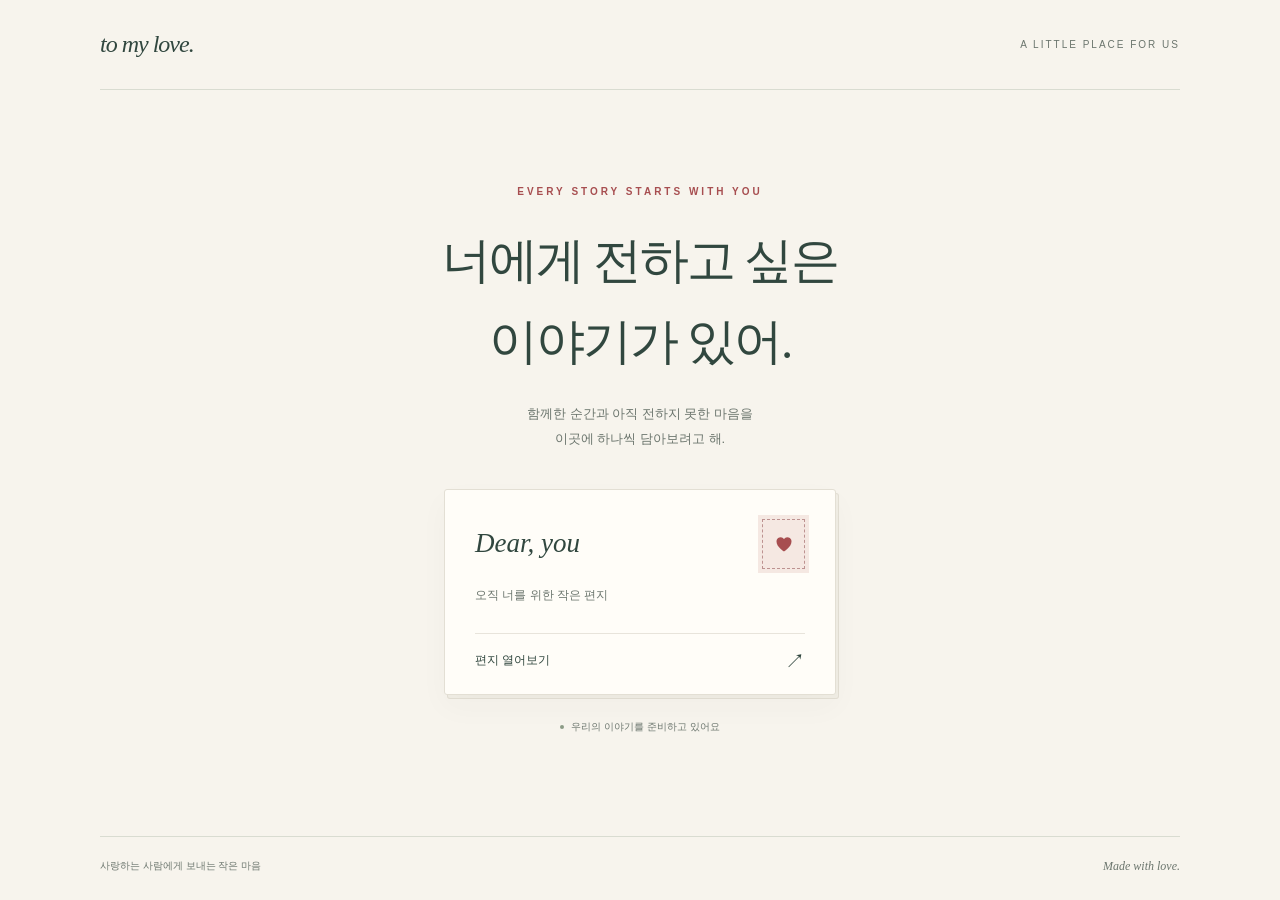
==== index.html @ 077e6d22 "Add temporary love letter landing page" ====
<!doctype html>
<html lang="ko">
  <head>
    <meta charset="utf-8" />
    <meta name="viewport" content="width=device-width, initial-scale=1" />
    <meta name="theme-color" content="#f7f4ed" />
    <meta name="description" content="사랑하는 너에게, 천천히 써 내려가는 우리의 이야기." />
    <meta name="robots" content="noindex, nofollow" />
    <title>To my love — 너에게 보내는 작은 마음</title>
    <style>
      :root {
        color-scheme: light;
        --paper: #f7f4ed;
        --ink: #31473f;
        --muted: #6b756d;
        --line: #d9dcd1;
        --rose: #a74e50;
      }

      * { box-sizing: border-box; }
      body {
        margin: 0;
        min-width: 280px;
        min-height: 100svh;
        background: var(--paper);
        color: var(--ink);
        font-family: "Malgun Gothic", "Apple SD Gothic Neo", sans-serif;
        -webkit-font-smoothing: antialiased;
      }
      .page {
        width: min(1080px, calc(100% - 64px));
        min-height: 100svh;
        margin: auto;
        display: flex;
        flex-direction: column;
      }
      header {
        display: flex;
        justify-content: space-between;
        align-items: center;
        padding: 31px 0;
        border-bottom: 1px solid var(--line);
      }
      .wordmark {
        font-family: Georgia, "Times New Roman", serif;
        font-size: 24px;
        font-style: italic;
        letter-spacing: -1px;
      }
      .edition {
        color: var(--muted);
        font-size: 10px;
        letter-spacing: 2px;
        text-transform: uppercase;
      }
      main {
        flex: 1;
        display: flex;
        flex-direction: column;
        align-items: center;
        justify-content: center;
        text-align: center;
        padding: 64px 0 70px;
      }
      .eyebrow {
        margin: 0 0 24px;
        color: var(--rose);
        font-size: 10px;
        font-weight: 600;
        letter-spacing: 3px;
      }
      h1 {
        margin: 0;
        font-family: "Batang", "AppleMyungjo", "Noto Serif CJK KR", serif;
        font-size: clamp(30px, 4.3vw, 49px);
        font-weight: 400;
        line-height: 1.65;
        letter-spacing: -2px;
        word-break: keep-all;
      }
      .intro {
        margin: 19px 0 37px;
        color: var(--muted);
        font-size: 13px;
        line-height: 1.9;
        word-break: keep-all;
      }
      .letter {
        width: min(100%, 392px);
        background: #fffdf8;
        border: 1px solid #e3dfd4;
        border-radius: 3px;
        box-shadow: 0 12px 30px #31473f08, 3px 4px 0 -1px #f1eee5, 3px 4px 0 0 #e3dfd4;
        text-align: left;
        transition: box-shadow 180ms ease;
      }
      .letter:hover { box-shadow: 0 14px 34px #31473f12, 3px 4px 0 -1px #f1eee5, 3px 4px 0 0 #e3dfd4; }
      summary {
        display: block;
        list-style: none;
        padding: 29px 30px 23px;
        cursor: pointer;
        border-radius: 3px;
      }
      summary::-webkit-details-marker { display: none; }
      summary:focus-visible { outline: 2px solid var(--rose); outline-offset: 5px; }
      .envelope-top { display: flex; align-items: center; justify-content: space-between; }
      .recipient { font-family: Georgia, serif; font-size: 27px; font-style: italic; }
      .stamp {
        width: 43px;
        height: 50px;
        display: grid;
        place-items: center;
        color: var(--rose);
        background: #f5e8e2;
        border: 1px dashed #bd9290;
        outline: 4px solid #f5e8e2;
      }
      .stamp svg { width: 20px; height: 20px; }
      .letter-caption { display: block; margin-top: 18px; color: var(--muted); font-size: 12px; }
      .letter-action {
        display: flex;
        align-items: center;
        justify-content: space-between;
        margin-top: 29px;
        padding-top: 17px;
        border-top: 1px solid #e8e4db;
        font-size: 12px;
      }
      .arrow { font-size: 20px; line-height: 1; transition: transform 180ms ease; }
      details[open] .arrow { transform: rotate(90deg); }
      .when-open { display: none; }
      details[open] .when-open { display: inline; }
      details[open] .when-closed { display: none; }
      .note { padding: 0 30px 27px; }
      .note p { margin: 0; font-size: 13px; line-height: 2.1; word-break: keep-all; }
      .note .signature { margin-top: 15px; color: var(--rose); font-family: Georgia, serif; font-style: italic; }
      .waiting { display: flex; align-items: center; gap: 7px; margin: 25px 0 0; font-size: 10px; color: var(--muted); }
      .dot { width: 4px; height: 4px; border-radius: 50%; background: #8c9b86; }
      footer {
        display: flex;
        justify-content: space-between;
        gap: 16px;
        padding: 22px 0 26px;
        border-top: 1px solid var(--line);
        color: var(--muted);
        font-size: 10px;
      }
      footer span:last-child { font-family: Georgia, serif; font-style: italic; font-size: 12px; }
      @media (max-width: 540px) {
        .page { width: calc(100% - 40px); }
        header { padding: 24px 0; }
        .wordmark { font-size: 23px; }
        .edition { font-size: 8px; letter-spacing: 1.4px; }
        main { padding: 46px 0 50px; }
        .eyebrow { font-size: 9px; margin-bottom: 23px; }
        h1 { font-size: clamp(27px, 7.8vw, 36px); letter-spacing: -1.3px; }
        .intro { font-size: 12px; margin-bottom: 30px; }
        summary { padding: 26px 24px 21px; }
        .note { padding: 0 24px 25px; }
        footer { font-size: 9px; }
      }
      @media (prefers-reduced-motion: reduce) {
        *, *::before, *::after { transition: none !important; }
      }
    </style>
  </head>
  <body>
    <div class="page">
      <header>
        <span class="wordmark" lang="en">to my love.</span>
        <span class="edition" lang="en">A little place for us</span>
      </header>
      <main>
        <p class="eyebrow" lang="en">EVERY STORY STARTS WITH YOU</p>
        <h1>너에게 전하고 싶은<br />이야기가 있어.</h1>
        <p class="intro">함께한 순간과 아직 전하지 못한 마음을<br />이곳에 하나씩 담아보려고 해.</p>
        <details class="letter">
          <summary>
            <span class="envelope-top">
              <span class="recipient" lang="en">Dear, you</span>
              <span class="stamp" aria-hidden="true">
                <svg viewBox="0 0 24 24" fill="currentColor"><path d="M12 21s-9-5.4-9-12a5 5 0 0 1 9-3 5 5 0 0 1 9 3c0 6.6-9 12-9 12Z" /></svg>
              </span>
            </span>
            <span class="letter-caption">오직 너를 위한 작은 편지</span>
            <span class="letter-action">
              <span class="when-closed">편지 열어보기</span>
              <span class="when-open">편지 접어두기</span>
              <span class="arrow" aria-hidden="true">↗</span>
            </span>
          </summary>
          <div class="note">
            <p>조금만 기다려줘.<br />우리의 이야기를 천천히 준비하고 있어.<br />이 작은 공간이 너에게 따뜻한 선물이 되기를.</p>
            <p class="signature" lang="en">With love, always.</p>
          </div>
        </details>
        <p class="waiting"><span class="dot" aria-hidden="true"></span>우리의 이야기를 준비하고 있어요</p>
      </main>
      <footer>
        <span>사랑하는 사람에게 보내는 작은 마음</span>
        <span lang="en">Made with love.</span>
      </footer>
    </div>
  </body>
</html>
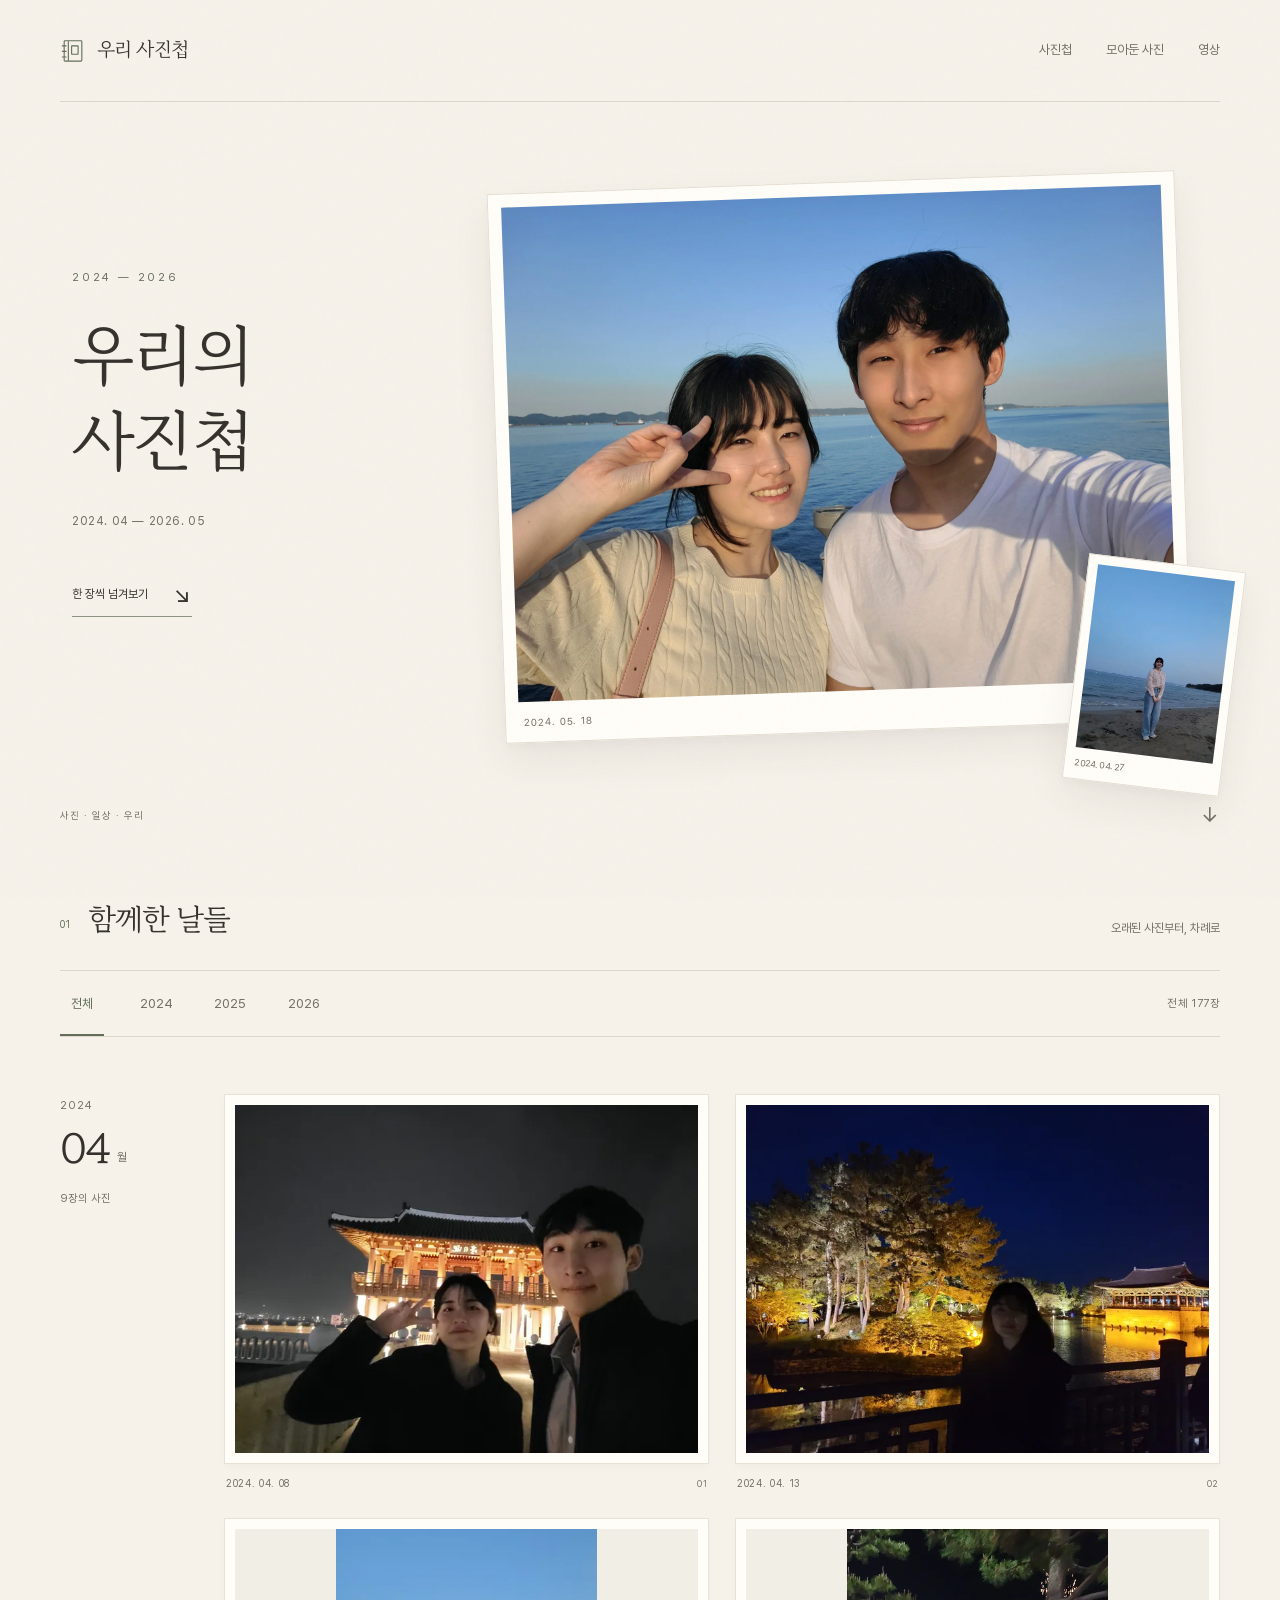
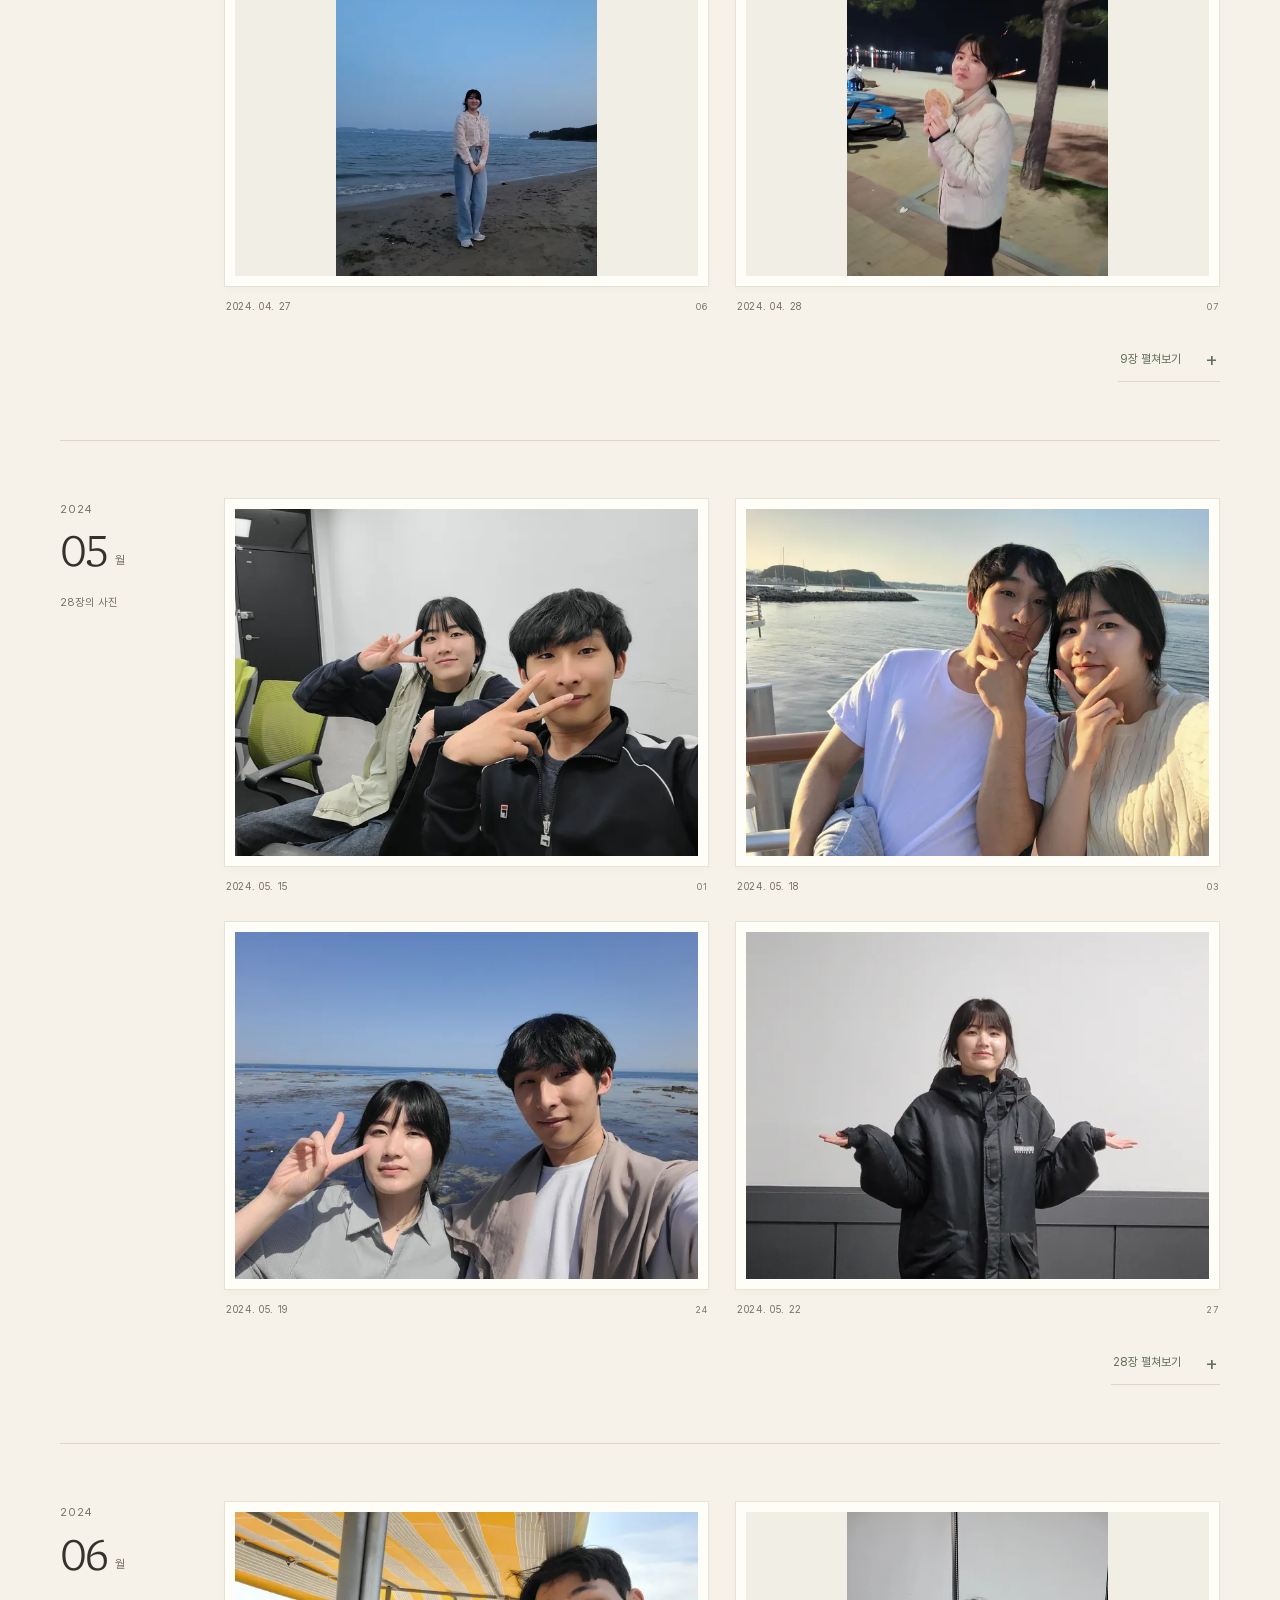
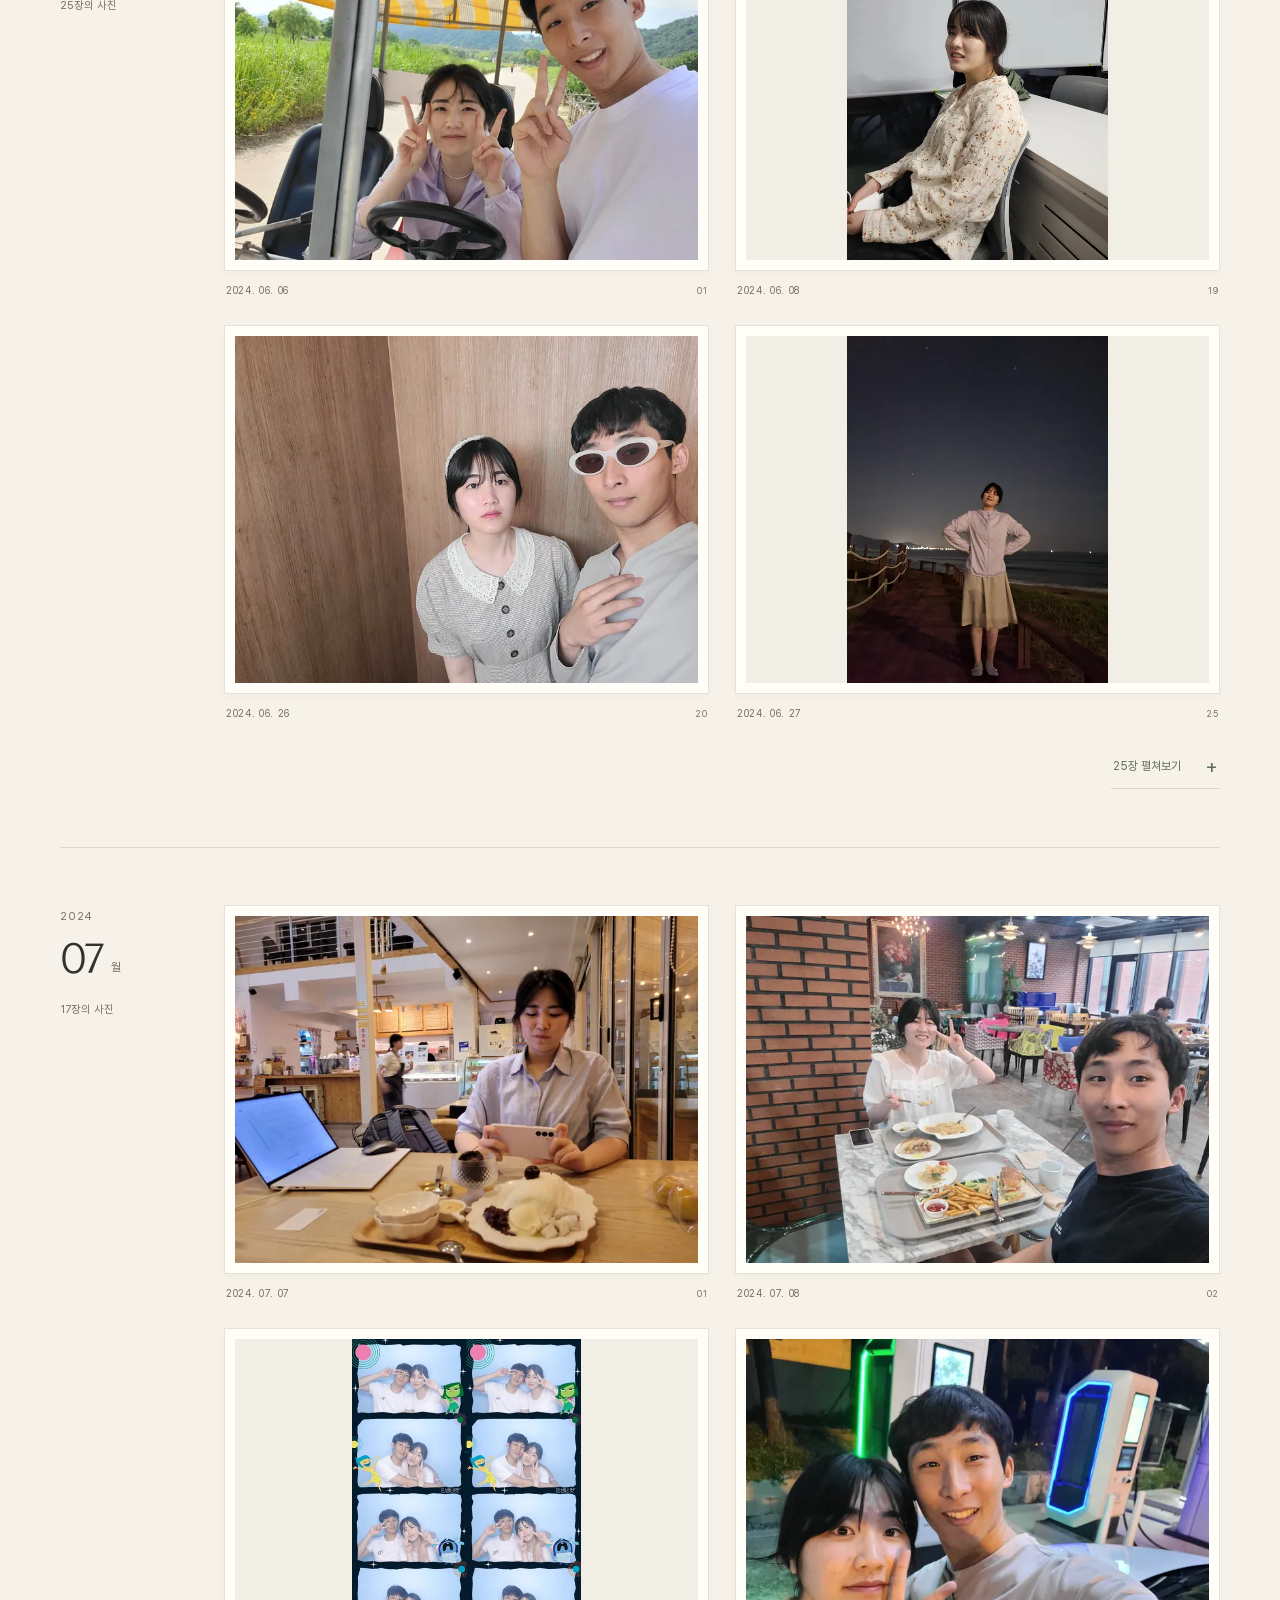
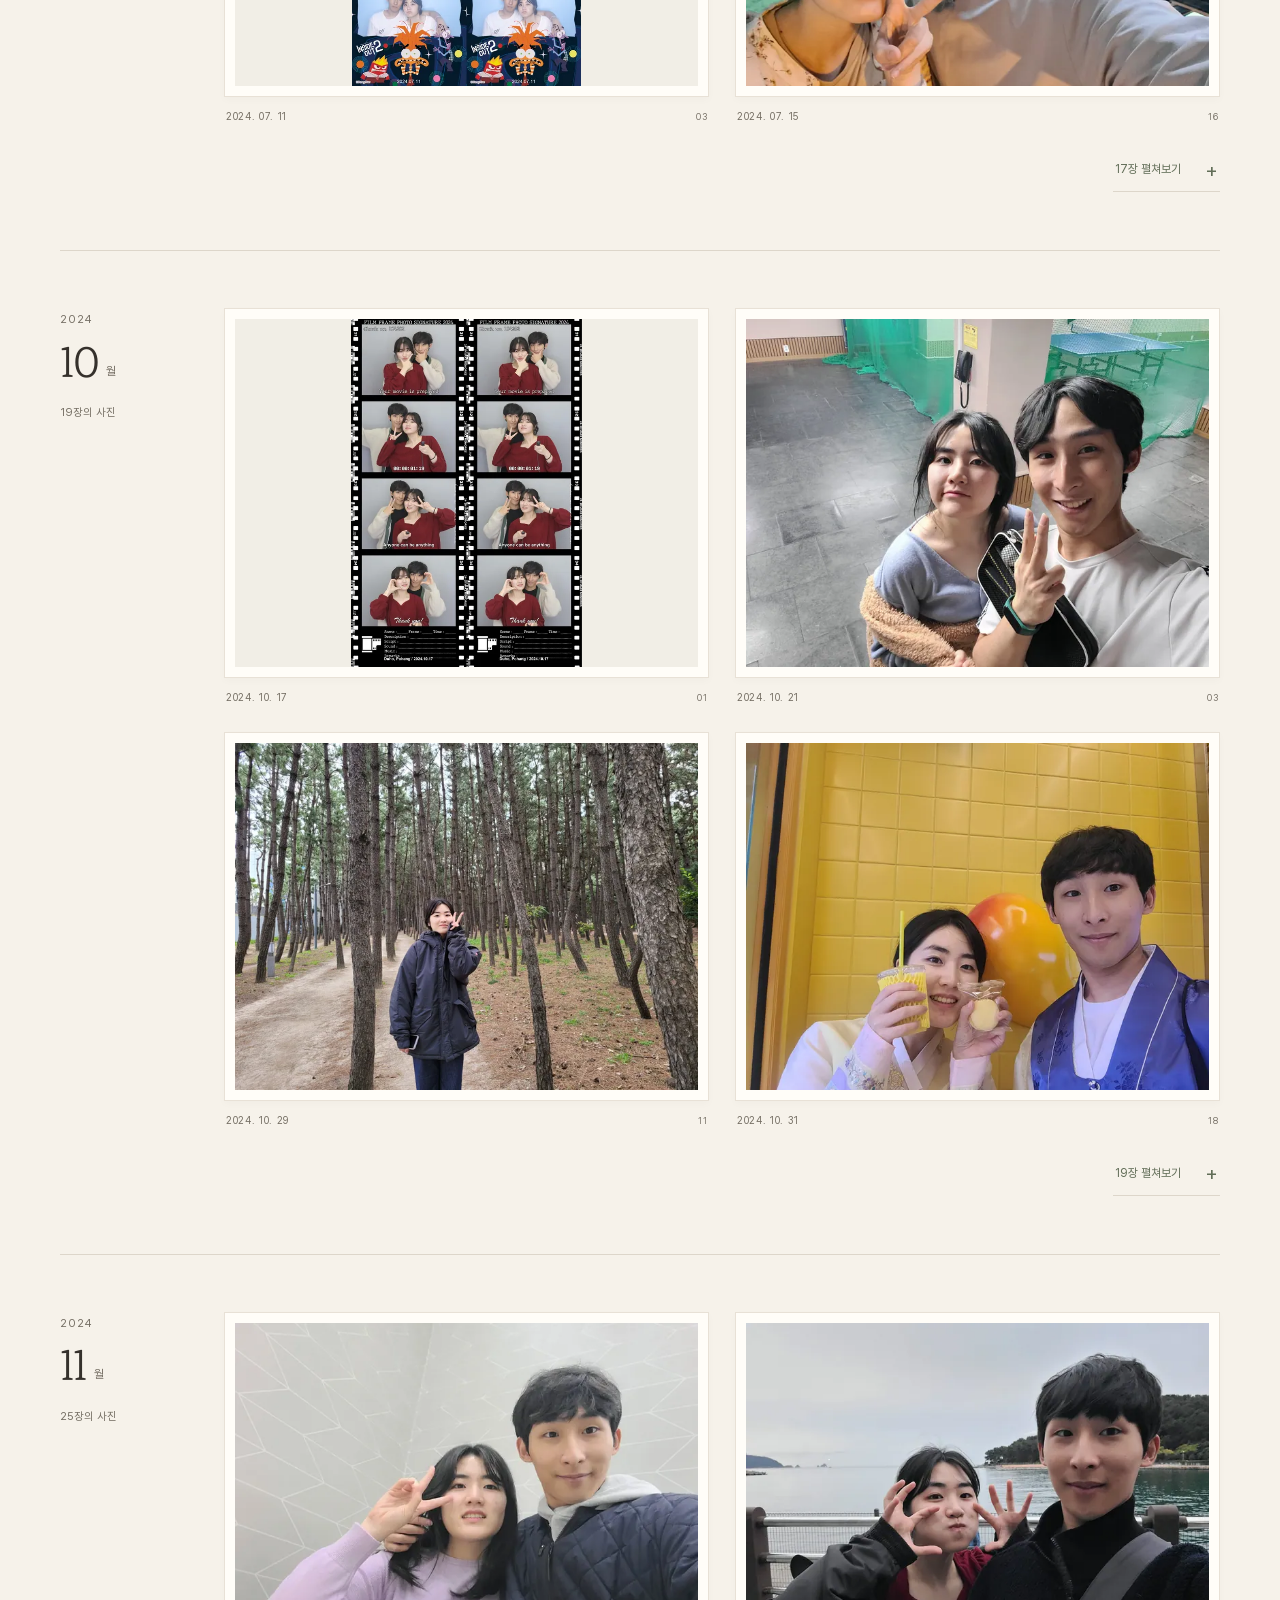
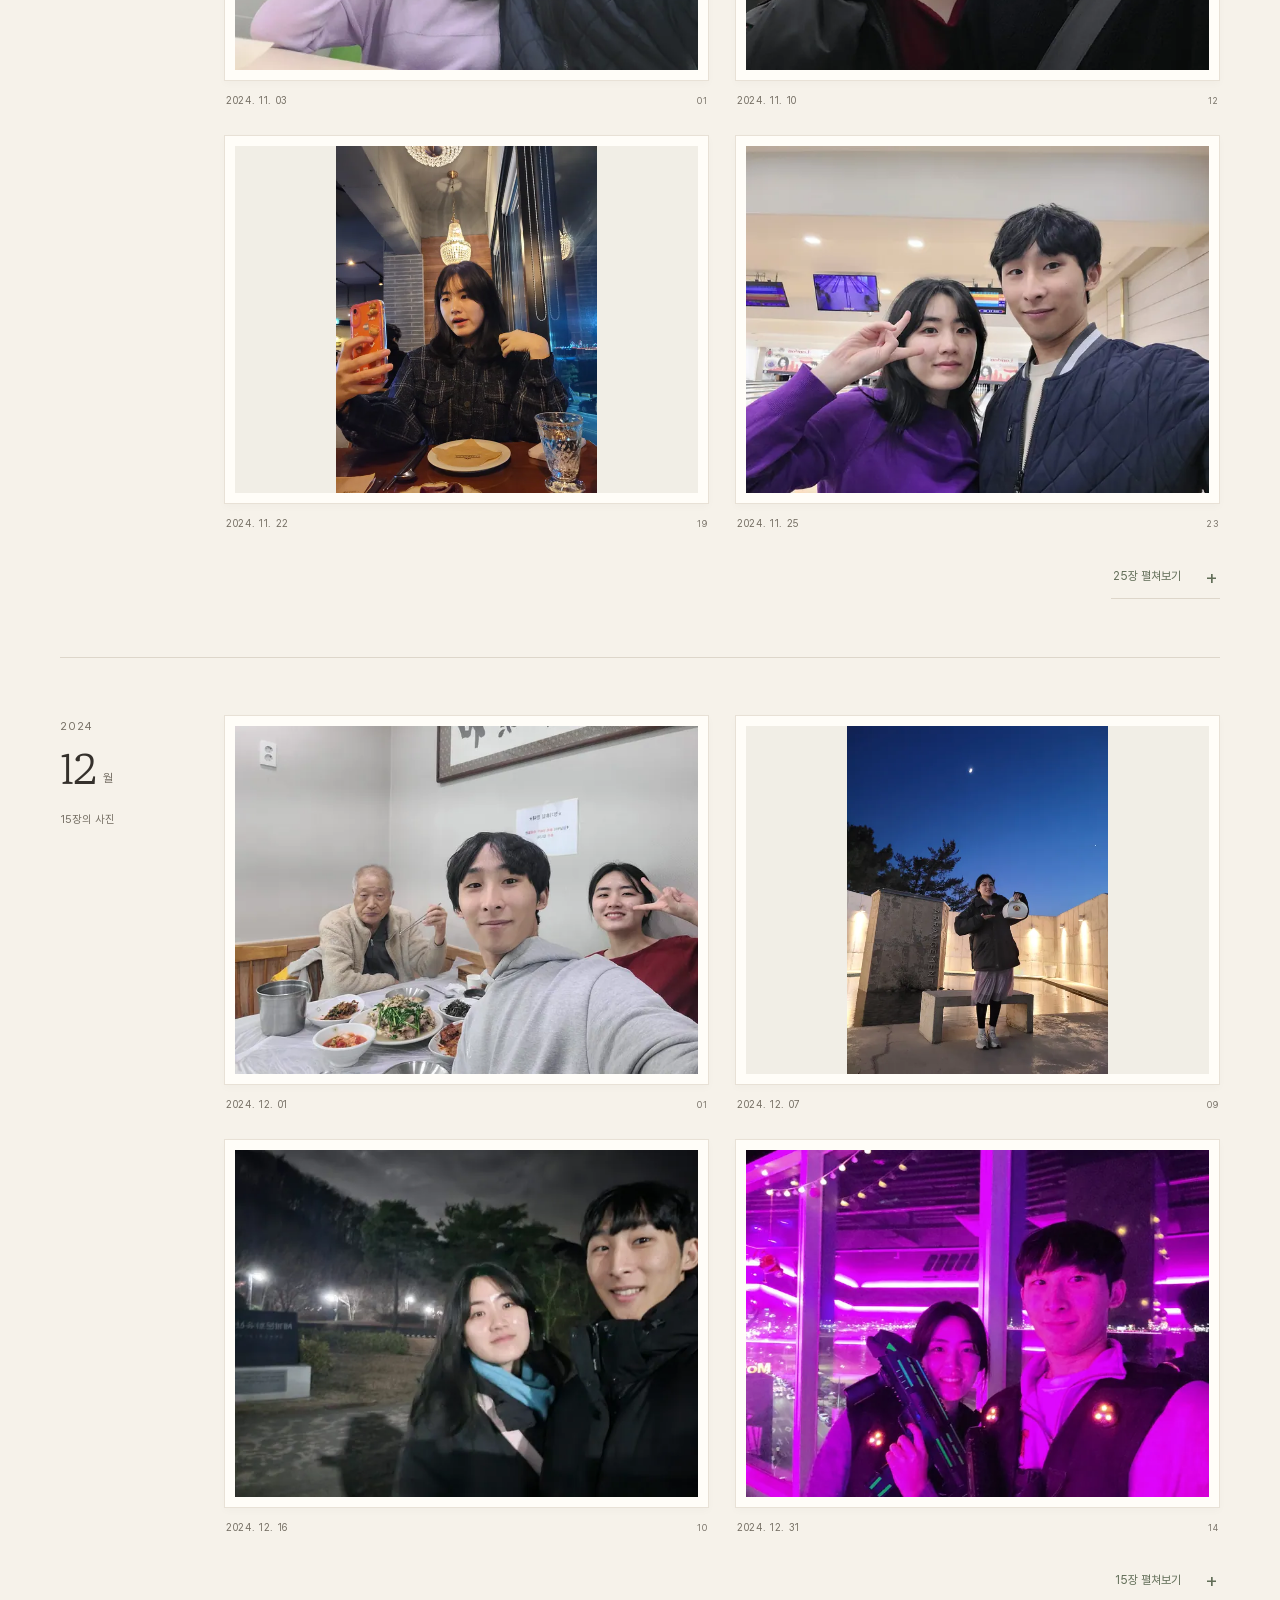
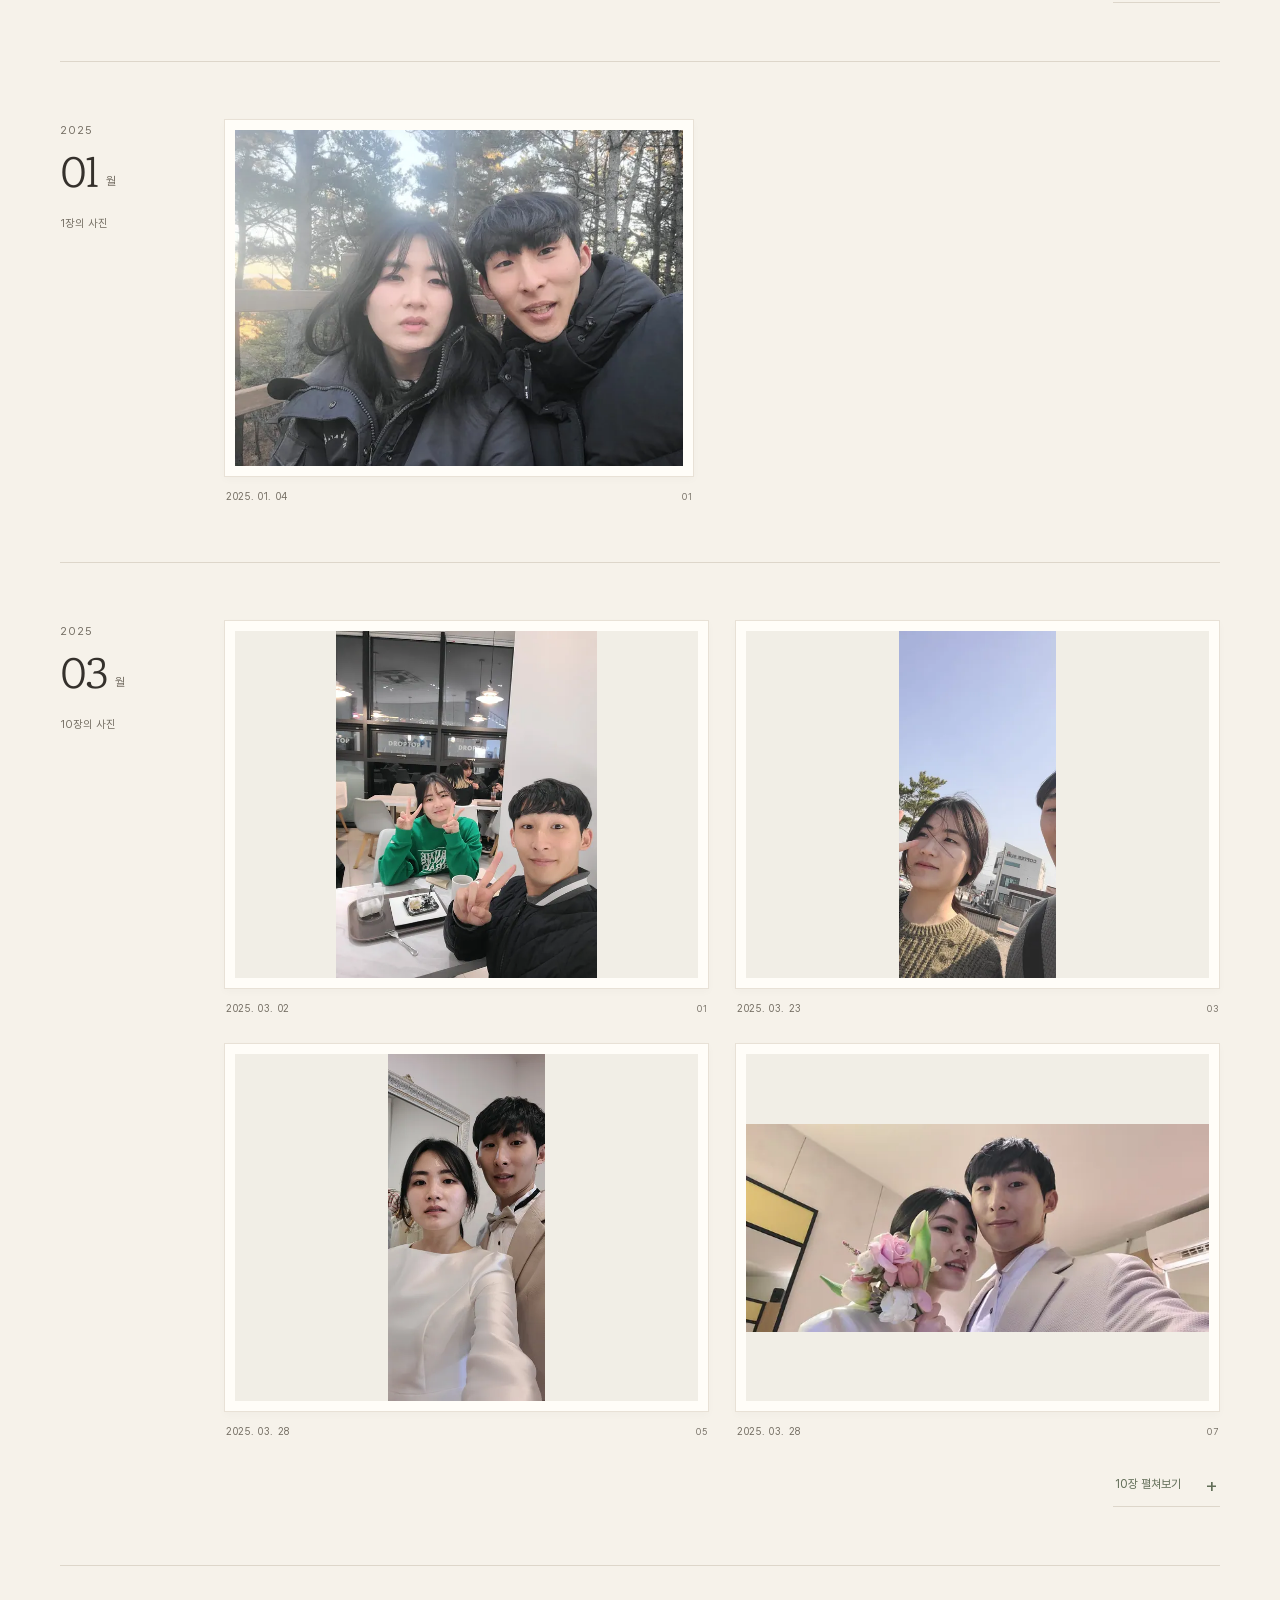
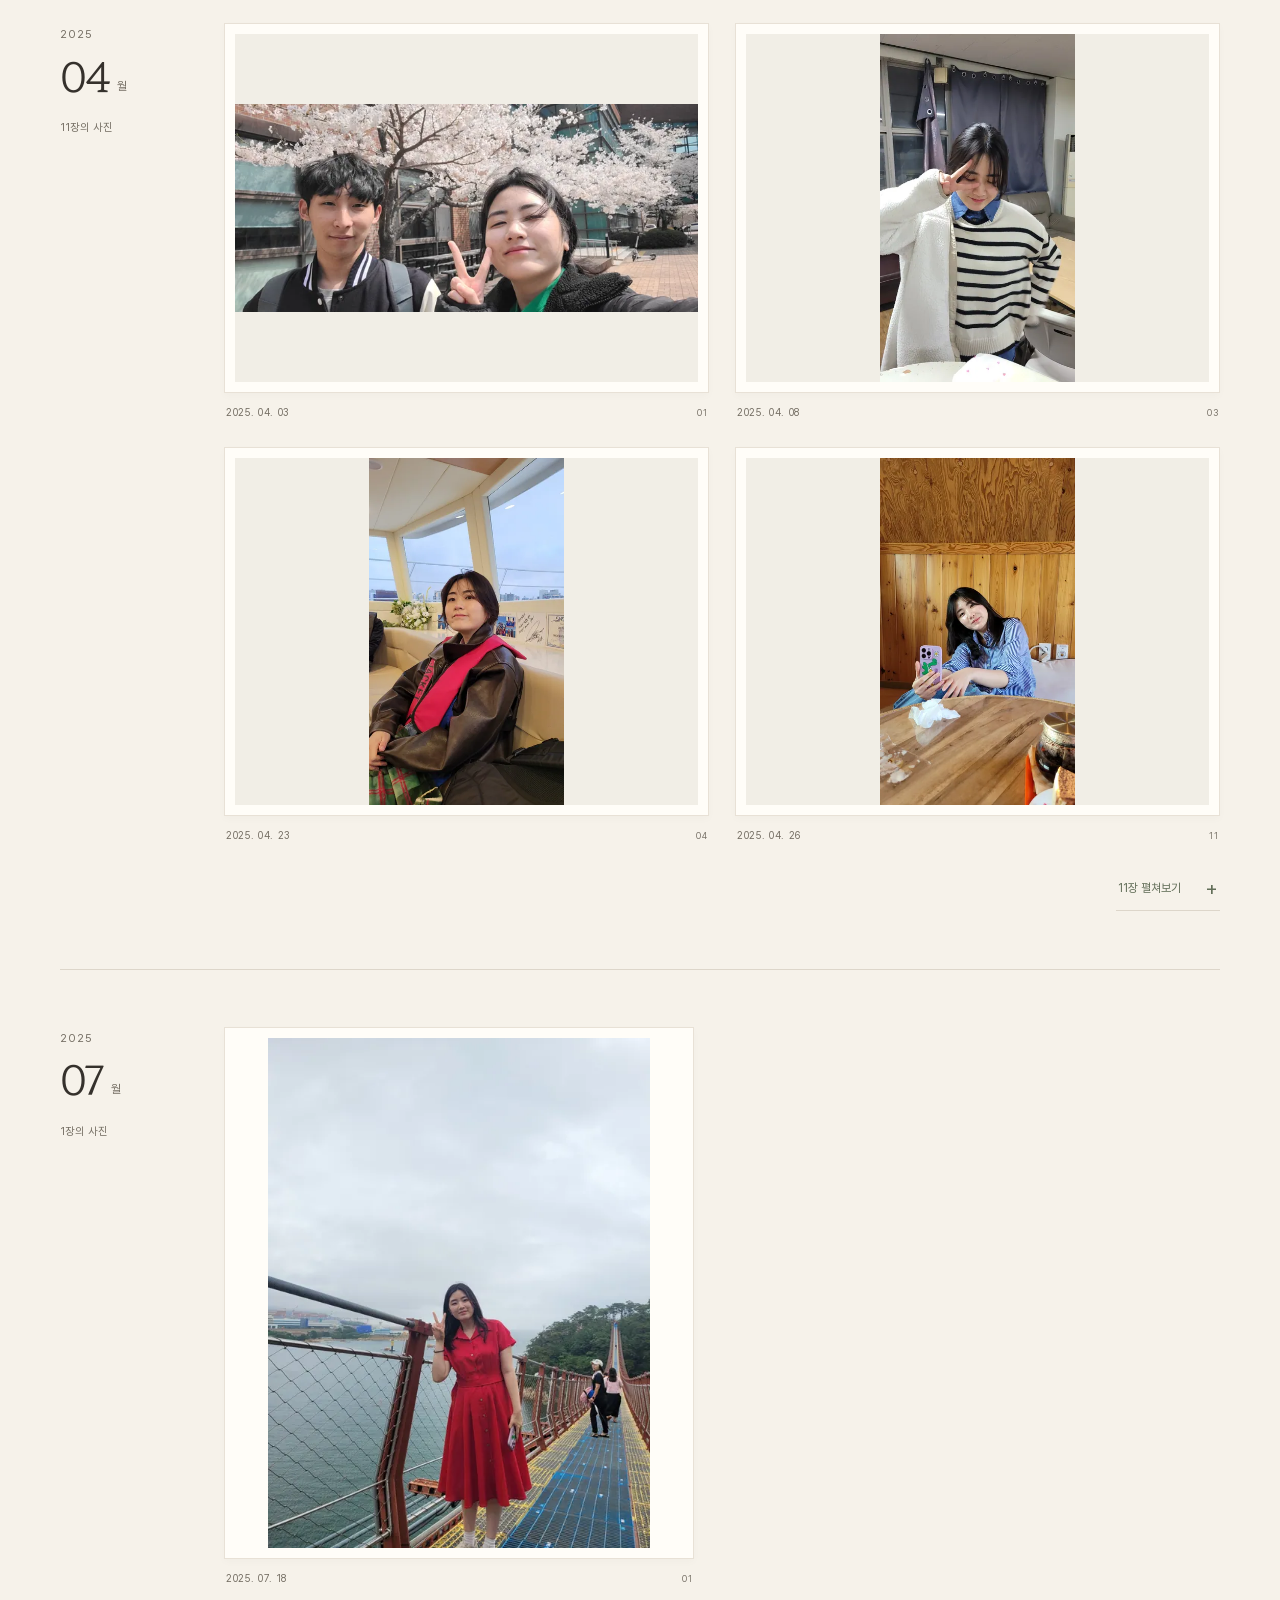
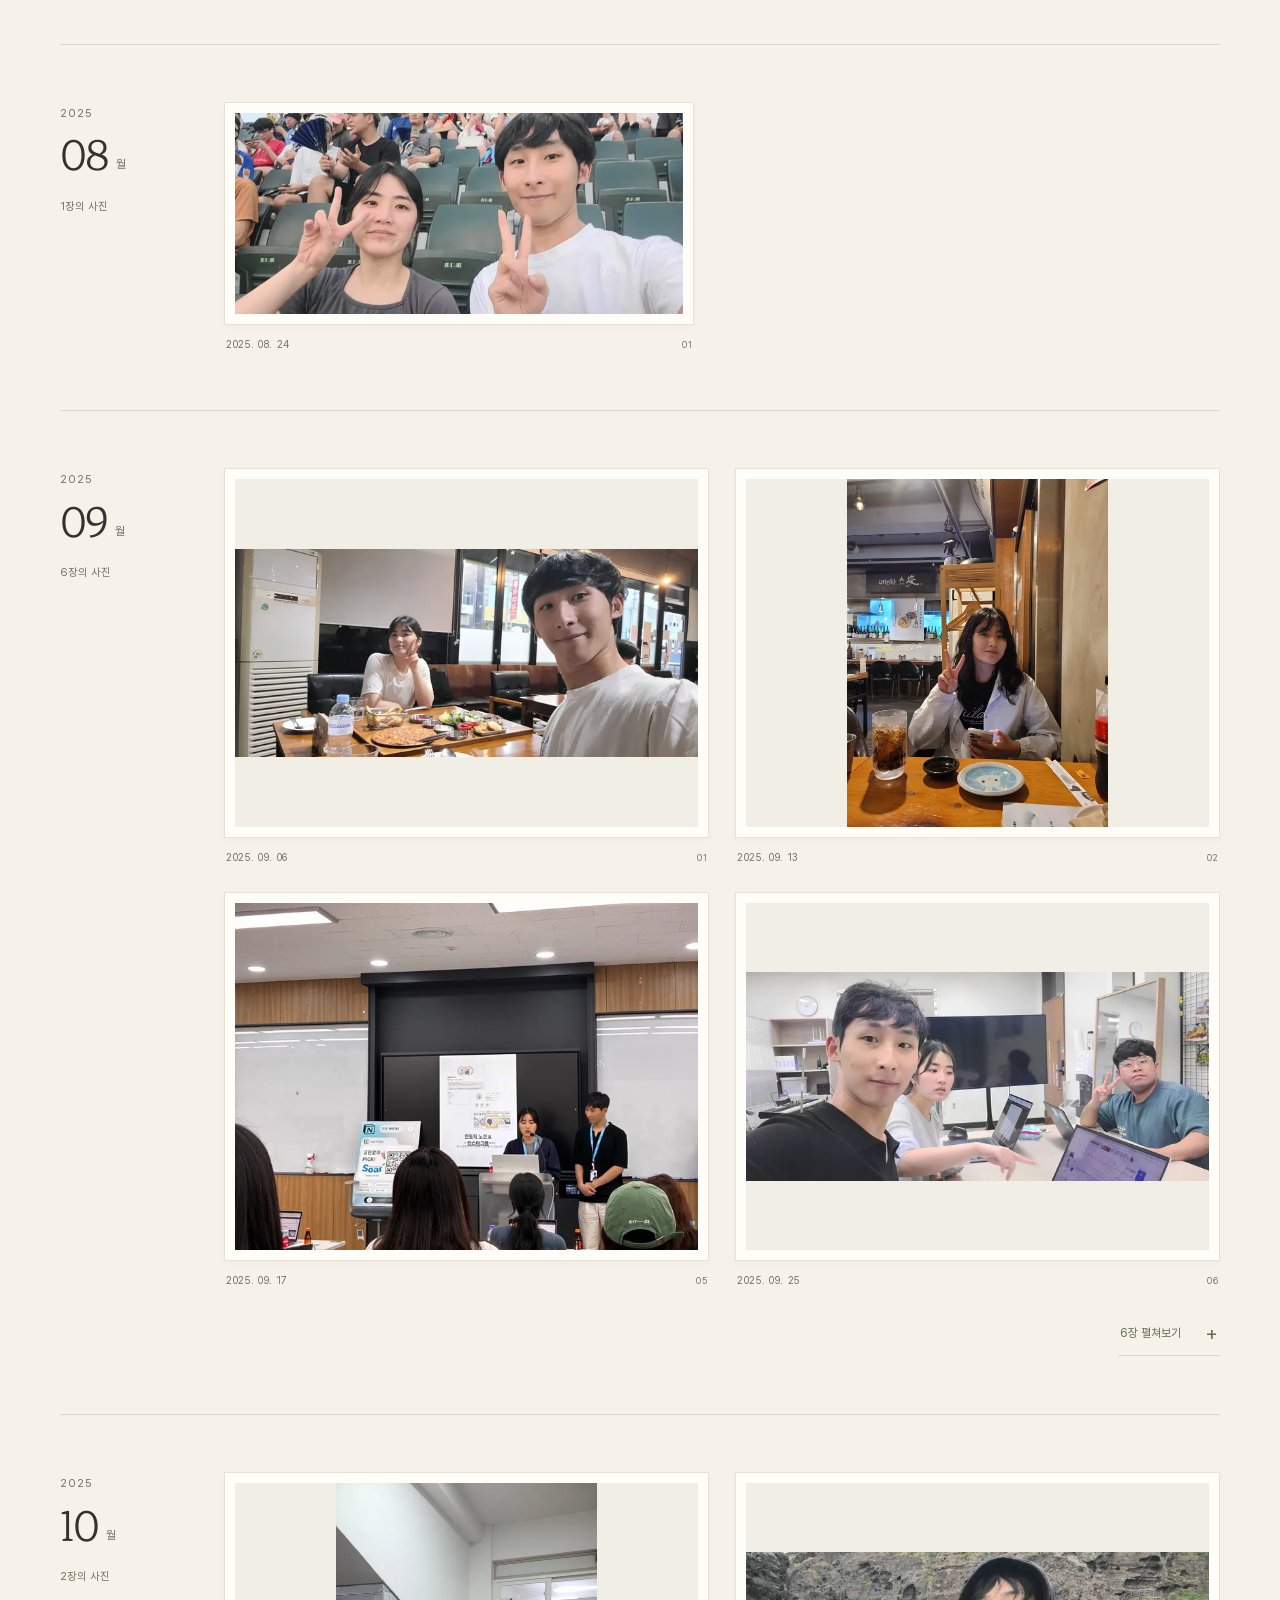
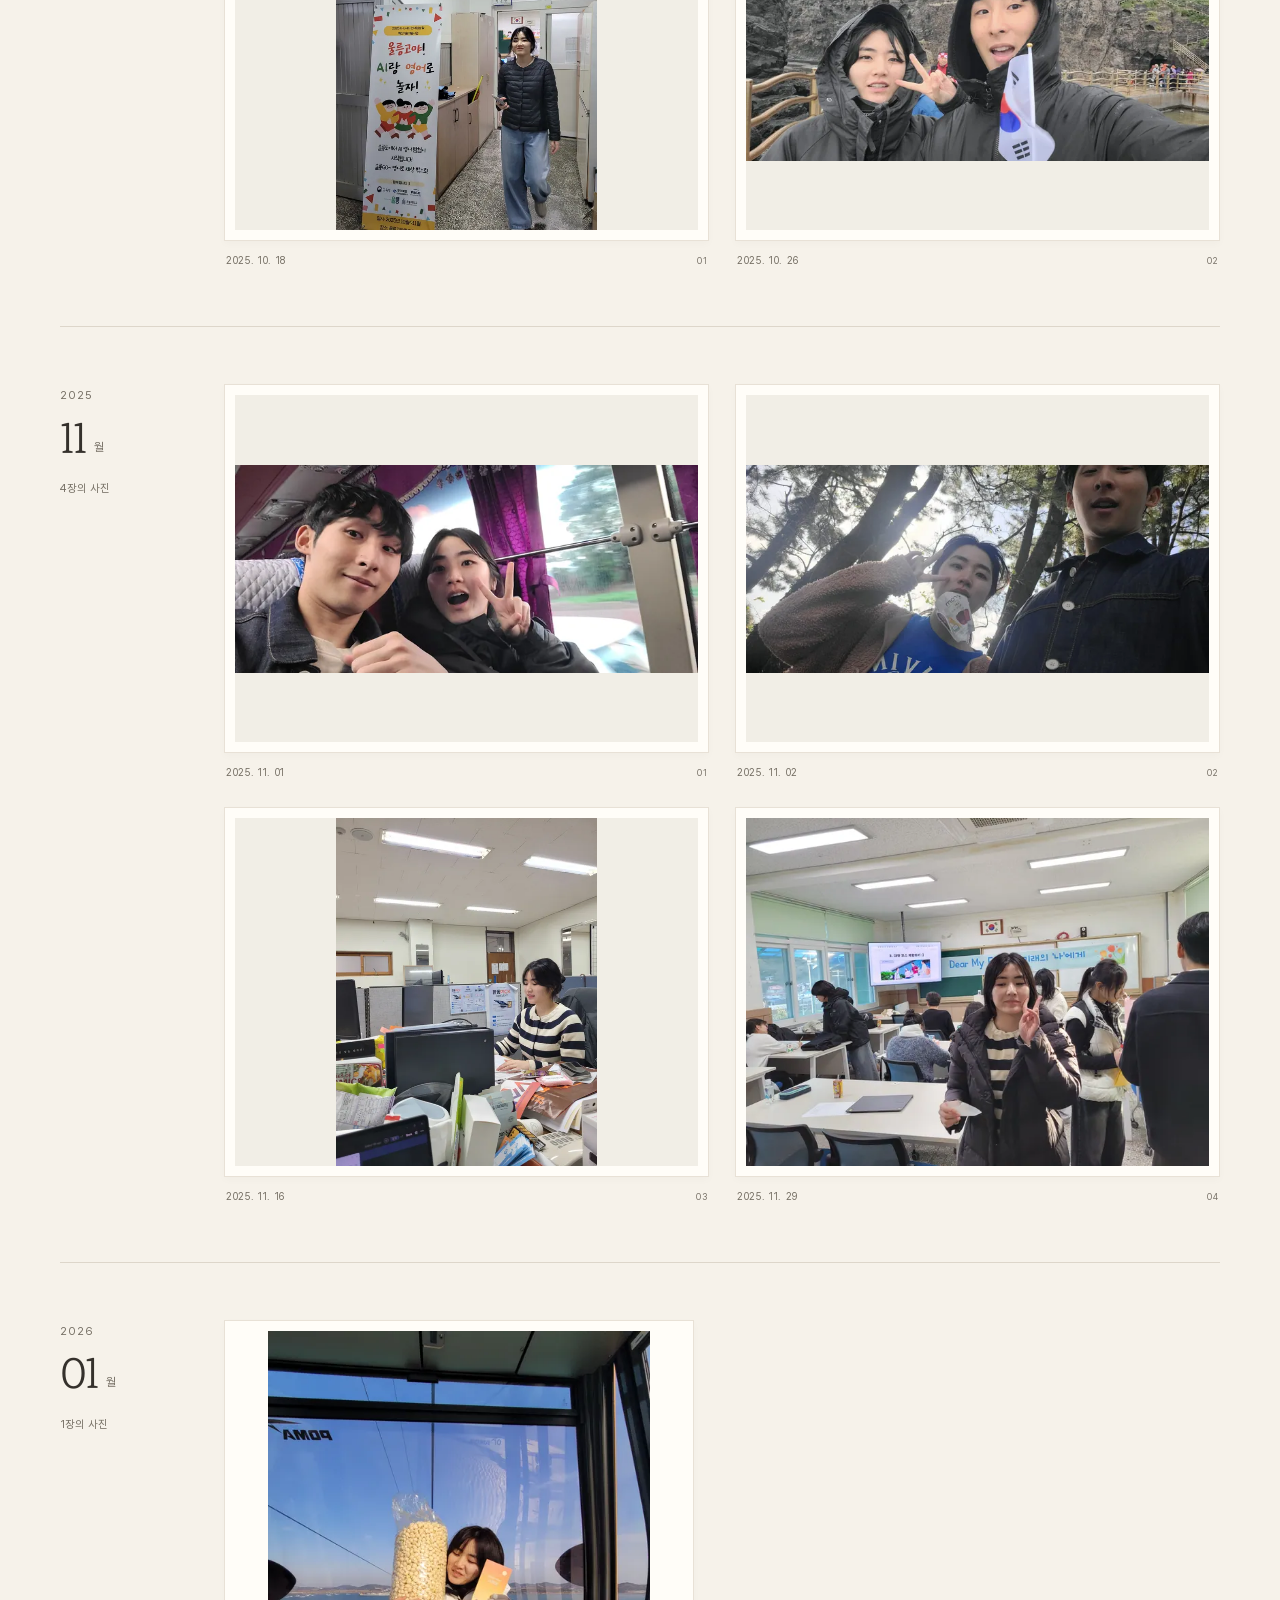
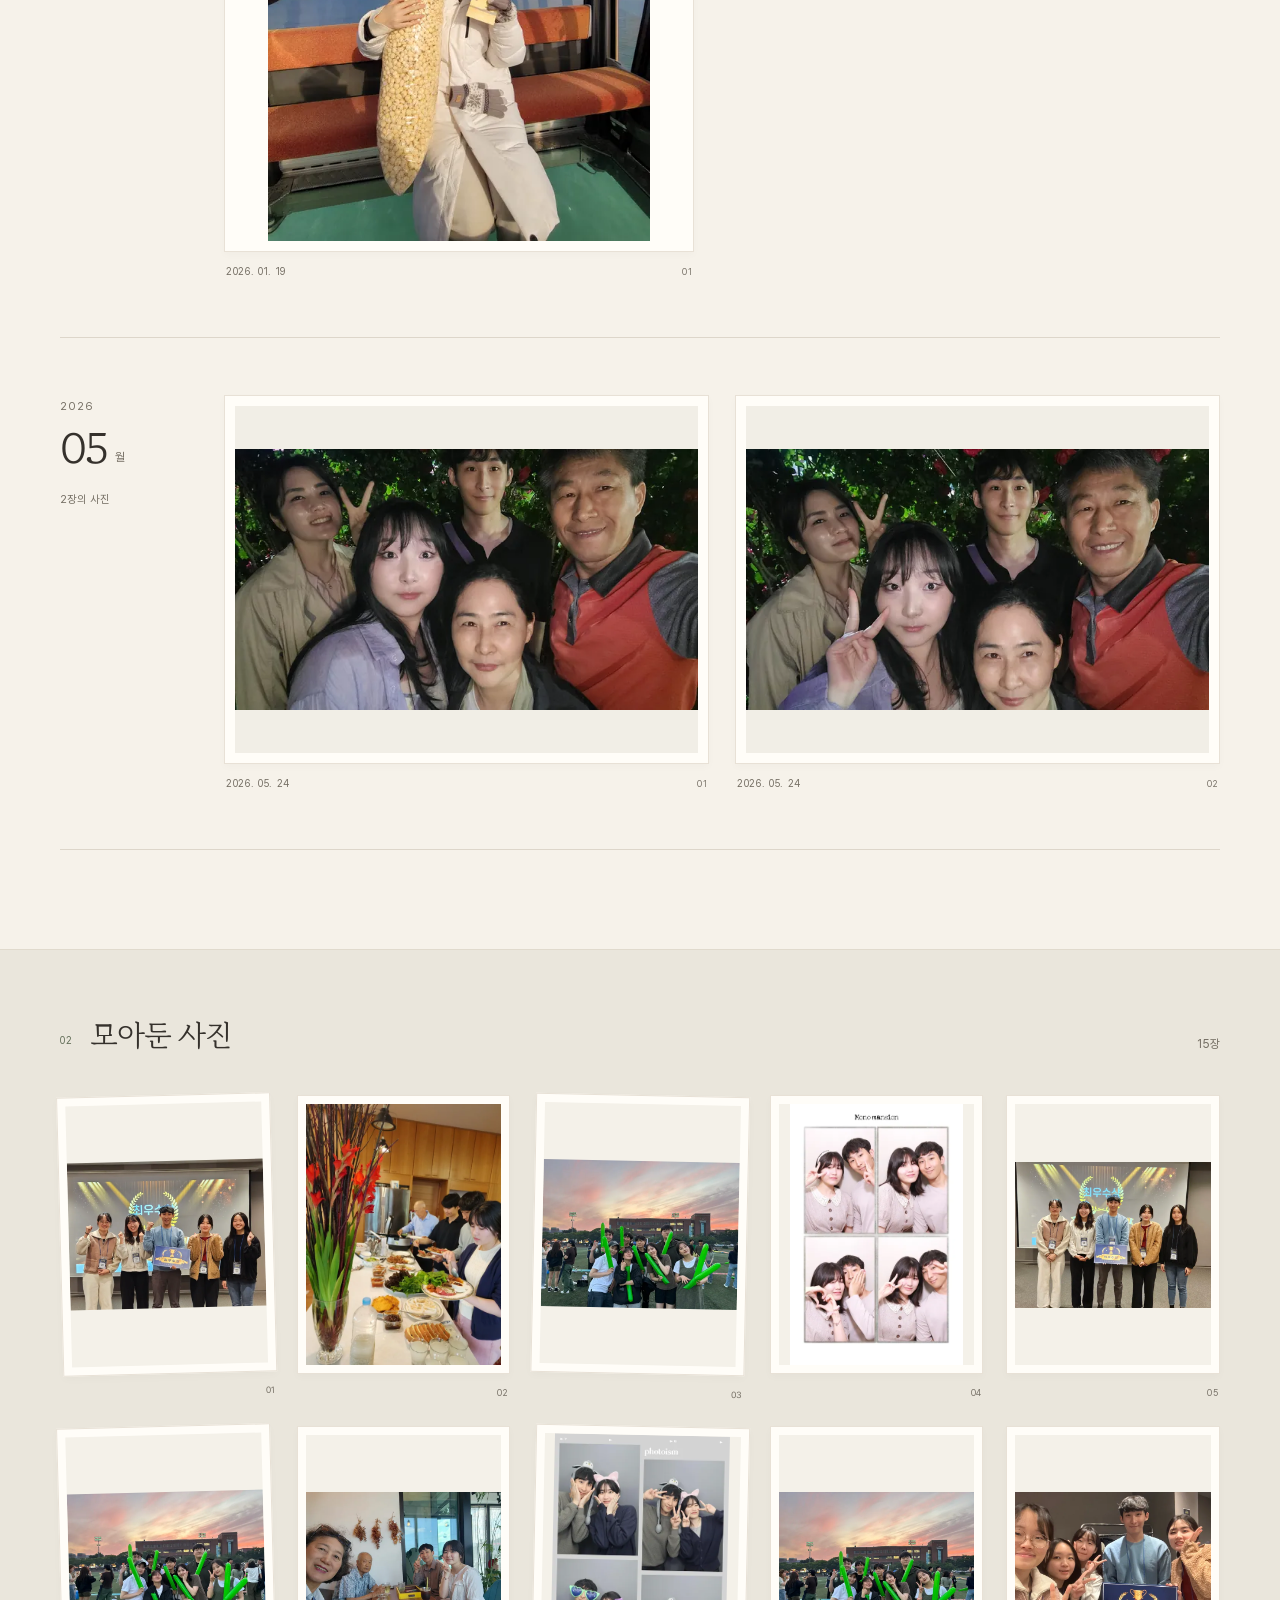
==== commit c21ae62a: "Build chronological photo album with real memories and video gallery" ====
--- a/index.html
+++ b/index.html
@@ -3,204 +3,82 @@
   <head>
     <meta charset="utf-8" />
     <meta name="viewport" content="width=device-width, initial-scale=1" />
-    <meta name="theme-color" content="#f7f4ed" />
-    <meta name="description" content="사랑하는 너에게, 천천히 써 내려가는 우리의 이야기." />
-    <meta name="robots" content="noindex, nofollow" />
-    <title>To my love — 너에게 보내는 작은 마음</title>
-    <style>
-      :root {
-        color-scheme: light;
-        --paper: #f7f4ed;
-        --ink: #31473f;
-        --muted: #6b756d;
-        --line: #d9dcd1;
-        --rose: #a74e50;
-      }
-
-      * { box-sizing: border-box; }
-      body {
-        margin: 0;
-        min-width: 280px;
-        min-height: 100svh;
-        background: var(--paper);
-        color: var(--ink);
-        font-family: "Malgun Gothic", "Apple SD Gothic Neo", sans-serif;
-        -webkit-font-smoothing: antialiased;
-      }
-      .page {
-        width: min(1080px, calc(100% - 64px));
-        min-height: 100svh;
-        margin: auto;
-        display: flex;
-        flex-direction: column;
-      }
-      header {
-        display: flex;
-        justify-content: space-between;
-        align-items: center;
-        padding: 31px 0;
-        border-bottom: 1px solid var(--line);
-      }
-      .wordmark {
-        font-family: Georgia, "Times New Roman", serif;
-        font-size: 24px;
-        font-style: italic;
-        letter-spacing: -1px;
-      }
-      .edition {
-        color: var(--muted);
-        font-size: 10px;
-        letter-spacing: 2px;
-        text-transform: uppercase;
-      }
-      main {
-        flex: 1;
-        display: flex;
-        flex-direction: column;
-        align-items: center;
-        justify-content: center;
-        text-align: center;
-        padding: 64px 0 70px;
-      }
-      .eyebrow {
-        margin: 0 0 24px;
-        color: var(--rose);
-        font-size: 10px;
-        font-weight: 600;
-        letter-spacing: 3px;
-      }
-      h1 {
-        margin: 0;
-        font-family: "Batang", "AppleMyungjo", "Noto Serif CJK KR", serif;
-        font-size: clamp(30px, 4.3vw, 49px);
-        font-weight: 400;
-        line-height: 1.65;
-        letter-spacing: -2px;
-        word-break: keep-all;
-      }
-      .intro {
-        margin: 19px 0 37px;
-        color: var(--muted);
-        font-size: 13px;
-        line-height: 1.9;
-        word-break: keep-all;
-      }
-      .letter {
-        width: min(100%, 392px);
-        background: #fffdf8;
-        border: 1px solid #e3dfd4;
-        border-radius: 3px;
-        box-shadow: 0 12px 30px #31473f08, 3px 4px 0 -1px #f1eee5, 3px 4px 0 0 #e3dfd4;
-        text-align: left;
-        transition: box-shadow 180ms ease;
-      }
-      .letter:hover { box-shadow: 0 14px 34px #31473f12, 3px 4px 0 -1px #f1eee5, 3px 4px 0 0 #e3dfd4; }
-      summary {
-        display: block;
-        list-style: none;
-        padding: 29px 30px 23px;
-        cursor: pointer;
-        border-radius: 3px;
-      }
-      summary::-webkit-details-marker { display: none; }
-      summary:focus-visible { outline: 2px solid var(--rose); outline-offset: 5px; }
-      .envelope-top { display: flex; align-items: center; justify-content: space-between; }
-      .recipient { font-family: Georgia, serif; font-size: 27px; font-style: italic; }
-      .stamp {
-        width: 43px;
-        height: 50px;
-        display: grid;
-        place-items: center;
-        color: var(--rose);
-        background: #f5e8e2;
-        border: 1px dashed #bd9290;
-        outline: 4px solid #f5e8e2;
-      }
-      .stamp svg { width: 20px; height: 20px; }
-      .letter-caption { display: block; margin-top: 18px; color: var(--muted); font-size: 12px; }
-      .letter-action {
-        display: flex;
-        align-items: center;
-        justify-content: space-between;
-        margin-top: 29px;
-        padding-top: 17px;
-        border-top: 1px solid #e8e4db;
-        font-size: 12px;
-      }
-      .arrow { font-size: 20px; line-height: 1; transition: transform 180ms ease; }
-      details[open] .arrow { transform: rotate(90deg); }
-      .when-open { display: none; }
-      details[open] .when-open { display: inline; }
-      details[open] .when-closed { display: none; }
-      .note { padding: 0 30px 27px; }
-      .note p { margin: 0; font-size: 13px; line-height: 2.1; word-break: keep-all; }
-      .note .signature { margin-top: 15px; color: var(--rose); font-family: Georgia, serif; font-style: italic; }
-      .waiting { display: flex; align-items: center; gap: 7px; margin: 25px 0 0; font-size: 10px; color: var(--muted); }
-      .dot { width: 4px; height: 4px; border-radius: 50%; background: #8c9b86; }
-      footer {
-        display: flex;
-        justify-content: space-between;
-        gap: 16px;
-        padding: 22px 0 26px;
-        border-top: 1px solid var(--line);
-        color: var(--muted);
-        font-size: 10px;
-      }
-      footer span:last-child { font-family: Georgia, serif; font-style: italic; font-size: 12px; }
-      @media (max-width: 540px) {
-        .page { width: calc(100% - 40px); }
-        header { padding: 24px 0; }
-        .wordmark { font-size: 23px; }
-        .edition { font-size: 8px; letter-spacing: 1.4px; }
-        main { padding: 46px 0 50px; }
-        .eyebrow { font-size: 9px; margin-bottom: 23px; }
-        h1 { font-size: clamp(27px, 7.8vw, 36px); letter-spacing: -1.3px; }
-        .intro { font-size: 12px; margin-bottom: 30px; }
-        summary { padding: 26px 24px 21px; }
-        .note { padding: 0 24px 25px; }
-        footer { font-size: 9px; }
-      }
-      @media (prefers-reduced-motion: reduce) {
-        *, *::before, *::after { transition: none !important; }
-      }
-    </style>
+    <meta name="theme-color" content="#f6f2ea" />
+    <meta name="description" content="우리의 사진첩. 함께한 날들을 한 장씩." />
+    <meta name="robots" content="noindex, nofollow, noarchive" />
+    <meta name="referrer" content="no-referrer" />
+    <title>우리 사진첩</title>
+    <link rel="icon" type="image/svg+xml" href="assets/album-mark.svg" />
+    <link rel="preload" href="assets/fonts/MaruBuri-Regular.woff2" as="font" type="font/woff2" crossorigin />
+    <link rel="stylesheet" href="styles.css?v=album-1" />
+    <script type="module" src="app.js?v=album-1"></script>
   </head>
   <body>
-    <div class="page">
-      <header>
-        <span class="wordmark" lang="en">to my love.</span>
-        <span class="edition" lang="en">A little place for us</span>
-      </header>
-      <main>
-        <p class="eyebrow" lang="en">EVERY STORY STARTS WITH YOU</p>
-        <h1>너에게 전하고 싶은<br />이야기가 있어.</h1>
-        <p class="intro">함께한 순간과 아직 전하지 못한 마음을<br />이곳에 하나씩 담아보려고 해.</p>
-        <details class="letter">
-          <summary>
-            <span class="envelope-top">
-              <span class="recipient" lang="en">Dear, you</span>
-              <span class="stamp" aria-hidden="true">
-                <svg viewBox="0 0 24 24" fill="currentColor"><path d="M12 21s-9-5.4-9-12a5 5 0 0 1 9-3 5 5 0 0 1 9 3c0 6.6-9 12-9 12Z" /></svg>
-              </span>
-            </span>
-            <span class="letter-caption">오직 너를 위한 작은 편지</span>
-            <span class="letter-action">
-              <span class="when-closed">편지 열어보기</span>
-              <span class="when-open">편지 접어두기</span>
-              <span class="arrow" aria-hidden="true">↗</span>
-            </span>
-          </summary>
-          <div class="note">
-            <p>조금만 기다려줘.<br />우리의 이야기를 천천히 준비하고 있어.<br />이 작은 공간이 너에게 따뜻한 선물이 되기를.</p>
-            <p class="signature" lang="en">With love, always.</p>
-          </div>
-        </details>
-        <p class="waiting"><span class="dot" aria-hidden="true"></span>우리의 이야기를 준비하고 있어요</p>
-      </main>
-      <footer>
-        <span>사랑하는 사람에게 보내는 작은 마음</span>
-        <span lang="en">Made with love.</span>
-      </footer>
-    </div>
+    <a class="skip-link" href="#album">사진첩으로 건너뛰기</a>
+    <header class="site-header page-width" id="top">
+      <a class="wordmark" href="#top" aria-label="우리 사진첩 처음으로">
+        <svg class="album-mark" viewBox="0 0 28 28" fill="none" aria-hidden="true"><rect x="4.5" y="3.5" width="19" height="22" rx="1"/><path d="M9 4v21M2 9h5M2 15h5M2 21h5"/><rect x="12.5" y="9" width="7" height="9" rx=".4"/></svg>
+        우리 사진첩
+      </a>
+      <nav aria-label="주요 메뉴"><a href="#album">사진첩</a><a href="#collected">모아둔 사진</a><a href="#films">영상</a></nav>
+    </header>
+    <main>
+      <section class="hero page-width" aria-labelledby="cover-title">
+        <div class="hero-copy">
+          <p class="cover-years">2024 — 2026</p>
+          <h1 id="cover-title">우리의<br />사진첩</h1>
+          <p class="cover-range">2024. 04 — 2026. 05</p>
+          <a class="text-link cover-link" href="#album">한 장씩 넘겨보기 <span aria-hidden="true">↘</span></a>
+        </div>
+        <div class="hero-photos">
+          <a class="cover-photo main-photo" href="assets/album/photos/eafc9b315fb5.webp" data-memory="eafc9b315fb5" aria-label="2024년 5월 18일, 바다 위에서 함께 찍은 사진 크게 보기">
+            <img src="assets/album/photos/eafc9b315fb5.webp" width="1800" height="1350" alt="햇빛이 비치는 바다에서 함께 웃고 있는 우리" fetchpriority="high" />
+            <span class="print-caption"><time datetime="2024-05-18">2024. 05. 18</time><span aria-hidden="true">↗</span></span>
+          </a>
+          <a class="cover-photo little-photo" href="assets/album/photos/e21a7c31a53b.webp" data-memory="e21a7c31a53b" aria-label="2024년 4월 27일, 바닷가 사진 크게 보기">
+            <img src="assets/album/thumbs/e21a7c31a53b.webp" width="383" height="680" alt="푸른 저녁 바다 앞에 서 있는 너" />
+            <span class="print-caption"><time datetime="2024-04-27">2024. 04. 27</time></span>
+          </a>
+        </div>
+        <div class="cover-bottom" aria-hidden="true"><span>사진 · 일상 · 우리</span><span>↓</span></div>
+      </section>
+      <section id="album" class="album-section page-width" aria-labelledby="album-title">
+        <div class="section-heading"><div><span class="section-index" aria-hidden="true">01</span><h2 id="album-title">함께한 날들</h2></div><p class="section-note">오래된 사진부터, 차례로</p></div>
+        <div class="album-toolbar">
+          <nav class="year-tabs" aria-label="사진 연도 선택">
+            <button type="button" data-year="all" aria-pressed="true">전체</button>
+            <button type="button" data-year="2024" aria-pressed="false">2024</button>
+            <button type="button" data-year="2025" aria-pressed="false">2025</button>
+            <button type="button" data-year="2026" aria-pressed="false">2026</button>
+          </nav>
+          <span id="album-count" class="album-count" aria-live="polite"></span>
+        </div>
+        <div id="timeline" class="timeline" aria-busy="true"><p class="load-message" role="status">사진을 펼치고 있어요.</p></div>
+      </section>
+      <section id="collected" class="collected-section" aria-labelledby="collected-title">
+        <div class="page-width">
+          <div class="section-heading"><div><span class="section-index" aria-hidden="true">02</span><h2 id="collected-title">모아둔 사진</h2></div><span id="collected-count" class="section-note"></span></div>
+          <div id="collected-grid" class="collected-grid"></div>
+        </div>
+      </section>
+      <section id="films" class="films-section page-width" aria-labelledby="films-title">
+        <div class="section-heading"><div><span class="section-index" aria-hidden="true">03</span><h2 id="films-title">움직이는 순간</h2></div><span id="films-count" class="section-note"></span></div>
+        <div id="film-grid" class="film-grid"></div>
+      </section>
+      <noscript><p class="no-script page-width">사진첩을 펼치려면 브라우저에서 JavaScript를 켜주세요. 표지 사진은 눌러서 크게 볼 수 있어요.</p></noscript>
+    </main>
+    <footer class="site-footer page-width"><span class="footer-title">우리 사진첩</span><span class="footer-years">2024 — 2026</span><a href="#top">처음으로 <span aria-hidden="true">↑</span></a></footer>
+    <dialog id="viewer" class="viewer" aria-labelledby="viewer-title">
+      <div class="viewer-shell">
+        <header class="viewer-header"><div><h2 id="viewer-title">사진</h2><p id="viewer-date"></p></div><button type="button" id="viewer-close" class="icon-button" aria-label="사진첩으로 돌아가기"><svg viewBox="0 0 24 24" fill="none" aria-hidden="true"><path d="m6 6 12 12M18 6 6 18"/></svg></button></header>
+        <div class="viewer-stage" id="viewer-stage">
+          <button type="button" id="viewer-prev" class="icon-button viewer-arrow previous" aria-label="이전 사진"><svg viewBox="0 0 24 24" fill="none" aria-hidden="true"><path d="m14 5-7 7 7 7"/></svg></button>
+          <div id="viewer-media" class="viewer-media"></div>
+          <button type="button" id="viewer-next" class="icon-button viewer-arrow next" aria-label="다음 사진"><svg viewBox="0 0 24 24" fill="none" aria-hidden="true"><path d="m10 5 7 7-7 7"/></svg></button>
+        </div>
+        <div class="viewer-caption"><span id="viewer-position" aria-live="polite"></span><a id="viewer-original" target="_blank" rel="noopener">크게 보기 <span aria-hidden="true">↗</span></a></div>
+        <div id="viewer-strip" class="viewer-strip" aria-label="이 묶음의 사진"></div>
+      </div>
+    </dialog>
   </body>
 </html>
--- a/styles.css
+++ b/styles.css
@@ -0,0 +1,189 @@
+@font-face{font-family:MaruBuri;src:url('assets/fonts/MaruBuri-Regular.woff2') format('woff2');font-weight:400;font-style:normal;font-display:swap}
+@font-face{font-family:Pretendard;src:url('assets/fonts/Pretendard-Regular.woff2') format('woff2');font-weight:400;font-style:normal;font-display:swap}
+:root{color-scheme:light;--paper:#f6f2ea;--surface:#fffdf8;--ink:#35312c;--muted:#746e63;--olive:#626e58;--line:#ddd6ca;--serif:MaruBuri,'Batang',serif;--sans:Pretendard,'Apple SD Gothic Neo','Malgun Gothic',sans-serif}
+*{box-sizing:border-box}
+html{scroll-behavior:smooth;scroll-padding-top:88px}
+body{margin:0;min-width:320px;background:var(--paper);color:var(--ink);font:400 15px/1.6 var(--sans);-webkit-font-smoothing:antialiased}
+body::before{content:'';position:fixed;inset:0;pointer-events:none;z-index:10;opacity:.035;background-image:url("data:image/svg+xml,%3Csvg viewBox='0 0 180 180' xmlns='http://www.w3.org/2000/svg'%3E%3Cfilter id='n'%3E%3CfeTurbulence type='fractalNoise' baseFrequency='.82' numOctaves='3' stitchTiles='stitch'/%3E%3C/filter%3E%3Crect width='100%25' height='100%25' opacity='.6' filter='url(%23n)'/%3E%3C/svg%3E")}
+a{color:inherit;text-decoration:none}
+button{font:inherit;color:inherit;cursor:pointer}
+button,a{-webkit-tap-highlight-color:transparent;touch-action:manipulation}
+button:disabled{cursor:default}
+button:focus-visible,a:focus-visible,summary:focus-visible{outline:2px solid var(--olive);outline-offset:6px}
+img{display:block;max-width:100%;height:auto}
+h1,h2,h3,p,figure{margin:0}
+[hidden]{display:none!important}
+.page-width{width:min(1160px,calc(100% - 112px));margin-inline:auto}
+.skip-link{position:fixed;left:20px;top:-80px;background:var(--ink);color:#fff;padding:12px 20px;z-index:50}
+.skip-link:focus{top:16px}
+.site-header{display:flex;justify-content:space-between;align-items:center;min-height:102px;border-bottom:1px solid var(--line)}
+.wordmark{display:flex;gap:11px;align-items:center;font-family:var(--serif);font-size:19px;letter-spacing:-.6px}
+.album-mark{width:26px;height:29px;stroke:var(--olive);stroke-width:1.2}
+.site-header nav{display:flex;gap:34px;font-size:13px;color:var(--muted)}
+.site-header nav a{padding:15px 0;transition:color .2s}
+.site-header nav a:hover{color:var(--ink)}
+.hero{position:relative;display:grid;grid-template-columns:.75fr 1.4fr;align-items:center;gap:46px;padding:80px 18px 124px 12px;min-height:725px}
+.hero-copy{position:relative;z-index:2;padding-bottom:28px}
+.cover-years{font-size:11px;color:var(--olive);letter-spacing:2.8px;margin-bottom:27px}
+h1{font-family:var(--serif);font-size:clamp(44px,5.1vw,68px);font-weight:400;line-height:1.3;letter-spacing:-3px}
+.cover-range{font-size:12px;letter-spacing:.6px;color:var(--muted);margin-top:28px}
+.text-link{display:inline-flex;align-items:center;gap:24px;font-size:12px;min-height:44px;border-bottom:1px solid #8c9482}
+.text-link span{font-size:22px;transition:transform .2s}
+.text-link:hover span{transform:translate(2px,2px)}
+.cover-link{margin-top:42px}
+.hero-photos{position:relative;padding-right:18px}
+.cover-photo{display:block;background:var(--surface);padding:13px 13px 0;box-shadow:0 5px 8px #35312c06,0 18px 40px #35312c12;border:1px solid #e4ded2}
+.main-photo{transform:rotate(-2deg);transition:transform .4s;position:relative}
+.main-photo:hover{transform:rotate(-.6deg) translateY(-3px)}
+.main-photo img{width:100%;aspect-ratio:4/3;object-fit:contain}
+.print-caption{display:flex;align-items:center;justify-content:space-between;min-height:40px;padding:0 5px;color:#746e63;font-size:10px;letter-spacing:1.2px}
+.print-caption>span{font-size:17px;color:var(--olive)}
+.little-photo{position:absolute;right:-31px;bottom:-56px;width:158px;transform:rotate(7deg);padding:9px 9px 0;transition:transform .4s}
+.little-photo:hover{transform:rotate(4deg) translateY(-4px)}
+.little-photo img{width:100%;aspect-ratio:3/4;object-fit:cover;object-position:center 66%}
+.little-photo .print-caption{min-height:31px;font-size:9px;letter-spacing:.2px;padding:0 1px}
+.cover-bottom{position:absolute;inset:auto 0 24px;display:flex;justify-content:space-between;align-items:center;color:var(--muted);font-size:10px;letter-spacing:1px}
+.cover-bottom span:last-child{font-size:21px}
+.album-section{padding-top:42px}
+.section-heading{display:flex;justify-content:space-between;align-items:flex-end;gap:16px;margin-bottom:29px}
+.section-heading>div{display:flex;align-items:baseline;gap:17px}
+.section-index{font-size:10px;color:var(--olive);letter-spacing:1px}
+h2{font-family:var(--serif);font-size:29px;font-weight:400;letter-spacing:-1px;line-height:1.5}
+.section-note{font-size:12px;color:var(--muted);padding-bottom:3px}
+.album-toolbar{position:sticky;top:0;z-index:11;display:flex;justify-content:space-between;align-items:center;background:var(--paper);border-top:1px solid var(--line);border-bottom:1px solid var(--line);min-height:67px}
+.year-tabs{display:flex;gap:30px;align-items:center}
+.year-tabs button{position:relative;border:0;padding:22px 2px 20px;background:none;min-width:44px;font-size:13px;color:var(--muted)}
+.year-tabs button[aria-pressed=true]{color:var(--olive)}
+.year-tabs button[aria-pressed=true]::after{content:'';position:absolute;left:0;right:0;bottom:-1px;height:2px;background:var(--olive)}
+.album-count{font-size:11px;color:var(--muted);letter-spacing:.4px}
+.memory-month{display:grid;grid-template-columns:134px minmax(0,1fr);gap:30px;padding:57px 0 58px;border-bottom:1px solid var(--line);scroll-margin-top:92px}
+.month-heading{padding-top:3px}
+.month-year{font-size:11px;color:var(--muted);letter-spacing:1px;margin-bottom:8px}
+.month-number{font-family:var(--serif);font-size:42px;line-height:1.2;font-weight:400;letter-spacing:-2px}
+.month-number span{font-family:var(--sans);font-size:12px;letter-spacing:0;margin-left:8px;color:var(--muted)}
+.month-count{font-size:11px;color:var(--muted);margin-top:17px}
+.month-content{min-width:0}
+.photo-grid{display:grid;grid-template-columns:repeat(2,minmax(0,1fr));gap:27px 26px;align-items:start}
+.photo-card{min-width:0;margin:0}
+.photo-open{position:relative;display:block;width:100%;border:1px solid #e8e1d6;padding:10px;background:var(--surface);box-shadow:0 3px 8px #35312c06;transition:box-shadow .2s,transform .2s}
+.photo-open:hover{transform:translateY(-3px);box-shadow:0 9px 24px #35312c10}
+.photo-media{display:flex;align-items:center;justify-content:center;background:#f1eee6;width:100%;aspect-ratio:4/3;overflow:hidden}
+.photo-media img{height:100%;width:100%;object-fit:contain}
+.photo-card figcaption{display:flex;align-items:baseline;justify-content:space-between;padding:12px 2px 0;font-size:10px;color:var(--muted);letter-spacing:.65px;line-height:1.5}
+.photo-number{font-size:9px;color:#777167;letter-spacing:.4px}
+.single-photo{max-width:470px}
+.single-photo .photo-card{grid-column:1/-1}
+.photo-grid:not(.is-expanded) .photo-card:first-child:last-child .photo-media{aspect-ratio:auto;max-height:510px;background:transparent}
+.photo-grid:not(.is-expanded) .photo-card:first-child:last-child img{height:auto;max-height:510px;object-fit:contain}
+.month-actions{display:flex;justify-content:flex-end;margin-top:24px}
+.expand-button{display:inline-flex;align-items:center;gap:24px;border:0;border-bottom:1px solid var(--line);background:none;min-height:44px;padding:8px 2px;font-size:12px;color:var(--olive)}
+.expand-button span{font-size:20px;line-height:1}
+.load-message{padding:70px 0;color:var(--muted);font-size:13px}
+.retry-button{display:block;padding:10px 18px;margin-top:18px;background:transparent;border:1px solid var(--olive)}
+.collected-section{margin-top:99px;padding:64px 0 70px;background:#eae6dc;border-block:1px solid #e0dacd}
+.collected-section .section-heading{margin-bottom:38px}
+.collected-grid{display:grid;grid-template-columns:repeat(5,minmax(0,1fr));gap:26px 23px;align-items:start}
+.collected-grid .photo-open{padding:8px}
+.collected-grid .photo-media{aspect-ratio:3/4;background:#f4f1e9}
+.collected-grid .photo-card:nth-child(5n+1){transform:rotate(-1.5deg)}
+.collected-grid .photo-card:nth-child(5n+3){transform:rotate(1.2deg)}
+.collected-grid figcaption{justify-content:flex-end;font-size:9px}
+.films-section{padding-top:92px;padding-bottom:98px}
+.films-section .section-heading{margin-bottom:32px}
+.film-grid{display:grid;grid-template-columns:repeat(3,minmax(0,1fr));gap:35px 25px}
+.film-card button{padding:0;border:0;position:relative;display:block;width:100%;background:#e5e0d7}
+.film-card img{aspect-ratio:16/10;width:100%;object-fit:cover;transition:filter .2s}
+.film-card button:hover img{filter:brightness(.9)}
+.play-mark{position:absolute;inset:50% auto auto 50%;transform:translate(-50%,-50%);display:grid;place-items:center;width:48px;height:48px;border:1px solid #fffc;background:#302c2760;border-radius:50%;color:#fff}
+.play-mark svg{width:17px;height:17px;fill:currentColor;margin-left:3px}
+.film-card figcaption{display:flex;justify-content:space-between;padding-top:12px;font-size:11px;color:var(--muted)}
+.film-duration{font-variant-numeric:tabular-nums;letter-spacing:1px}
+.site-footer{display:flex;align-items:center;justify-content:space-between;border-top:1px solid var(--line);min-height:99px;font-size:11px;color:var(--muted)}
+.footer-title{font:16px var(--serif);color:var(--ink)}
+.footer-years{font-size:10px;letter-spacing:2px}
+.site-footer a{min-height:44px;display:flex;align-items:center;gap:15px}
+.no-script{padding:24px 0;font-size:14px}
+.viewer{max-width:none;max-height:none;width:100%;height:100%;height:100dvh;margin:0;padding:0;border:0;background:#f6f2ea;color:var(--ink);overflow:hidden}
+.viewer::backdrop{background:#302c27e8}
+.viewer-shell{height:100%;max-width:1440px;margin:auto;padding:22px 44px 20px;display:grid;grid-template-rows:auto minmax(0,1fr) auto auto}
+.viewer-header{display:flex;align-items:center;justify-content:space-between;min-height:64px;padding-bottom:12px}
+.viewer-header>div{display:flex;align-items:baseline;gap:20px}
+.viewer-header h2{font-size:21px}
+.viewer-header p{font-size:12px;color:var(--muted);letter-spacing:.6px}
+.icon-button{display:grid;place-items:center;min-width:48px;min-height:48px;padding:12px;border:0;background:transparent;flex-shrink:0}
+.icon-button svg{width:24px;height:24px;stroke:currentColor;stroke-width:1.25}
+.icon-button:hover{background:#e5dfd366}
+.icon-button:disabled{opacity:.25}
+.viewer-stage{position:relative;display:flex;align-items:center;gap:24px;min-height:0}
+.viewer-media{flex:1;height:100%;min-width:0;min-height:0;display:flex;align-items:center;justify-content:center;touch-action:pan-y pinch-zoom}
+.viewer-media img,.viewer-media video{display:block;max-width:100%;max-height:100%;width:auto;height:auto;object-fit:contain;box-shadow:0 8px 26px #302c2712}
+.viewer-media video{background:#171715;min-width:0;min-height:100px}
+.viewer-caption{display:flex;justify-content:space-between;align-items:center;padding:14px 72px 13px;min-height:47px;font-size:11px;color:var(--muted);letter-spacing:.5px}
+.viewer-caption a{padding:8px 0}
+.viewer-strip{display:flex;gap:9px;justify-content:flex-start;overflow-x:auto;overscroll-behavior-x:contain;padding:7px 2px 12px;min-height:76px;max-width:100%;scrollbar-width:thin;scrollbar-color:#b6b0a4 transparent}
+.viewer-strip button{flex:0 0 65px;width:65px;height:60px;padding:3px;border:1px solid transparent;background:transparent;opacity:.55}
+.viewer-strip button[aria-current=true]{border-color:var(--olive);opacity:1}
+.viewer-strip button:hover{opacity:1}
+.viewer-strip img{width:100%;height:100%;object-fit:cover}
+.viewer-error{font-size:14px;padding:24px;text-align:center}
+.viewer-error a{text-decoration:underline}
+body.viewer-open{overflow:hidden}
+@media(min-width:1300px){.hero{gap:60px}.main-photo{margin-left:-2px}.little-photo{width:168px}}
+@media(max-width:1000px){
+  .page-width{width:calc(100% - 72px)}
+  .hero{gap:32px;padding:76px 12px 108px 0;min-height:645px;grid-template-columns:.72fr 1.4fr}
+  h1{font-size:54px}.little-photo{width:132px;right:-16px;bottom:-48px}
+  .cover-link{gap:17px;margin-top:31px}
+  .memory-month{grid-template-columns:93px minmax(0,1fr);gap:20px}
+  .photo-grid{gap:25px 18px}.collected-grid{grid-template-columns:repeat(4,minmax(0,1fr));gap:25px 18px}
+}
+@media(max-width:700px){
+  html{scroll-padding-top:78px}.page-width{width:calc(100% - 40px)}
+  .site-header{min-height:80px}.wordmark{font-size:16px;gap:7px}.album-mark{width:23px}
+  .site-header nav{gap:17px;font-size:11px}.site-header nav a:nth-child(2){display:none}
+  .hero{display:flex;flex-direction:column;align-items:stretch;gap:33px;padding:34px 4px 95px;min-height:0}
+  .hero-copy{display:grid;grid-template-columns:1fr auto;grid-template-rows:auto auto;padding:0 0 0 1px;gap:12px 18px}
+  .cover-years{grid-column:1/-1;margin:0;font-size:9px;letter-spacing:2px}
+  h1{font-size:43px;line-height:1.22;letter-spacing:-1.7px;grid-row:2/4}
+  .cover-range{font-size:10px;margin:0;align-self:end;letter-spacing:0}
+  .cover-link{font-size:10px;margin:0;min-height:36px;gap:16px;align-self:start;justify-self:end}
+  .cover-link span{font-size:18px}.hero-photos{padding:0 26px 0 0;margin-top:4px}
+  .cover-photo{padding:9px 9px 0}.main-photo{transform:rotate(-2deg)}
+  .print-caption{min-height:32px;font-size:9px;padding:0 3px;letter-spacing:.7px}
+  .little-photo{right:-4px;bottom:-39px;width:110px;padding:6px 6px 0}
+  .little-photo .print-caption{font-size:8px;min-height:25px}
+  .cover-bottom{bottom:8px;font-size:9px}.cover-bottom span:last-child{font-size:19px}
+  .album-section{padding-top:49px}.section-heading{gap:12px;margin-bottom:23px}
+  .section-heading>div{gap:10px}h2{font-size:25px}.section-index{font-size:9px}.section-note{font-size:10px}
+  .album-section>.section-heading .section-note{max-width:110px;text-align:right}
+  .album-toolbar{min-height:61px}.year-tabs{gap:12px}.year-tabs button{font-size:12px;padding:19px 0 18px;min-width:44px}
+  .album-count{font-size:10px;letter-spacing:0}
+  .memory-month{display:block;padding:34px 0 39px}
+  .month-heading{display:flex;align-items:baseline;gap:12px;padding-top:0;margin-bottom:24px}
+  .month-year{font-size:10px;order:0;margin:0;letter-spacing:.3px}
+  .month-number{font-size:30px;letter-spacing:-1.5px;order:1}.month-number span{font-size:10px;margin-left:5px}
+  .month-count{font-size:10px;margin:0 0 0 auto;order:2}
+  .photo-grid{gap:20px 14px}.photo-open{padding:6px}.photo-card figcaption{font-size:9px;padding-top:9px;letter-spacing:.3px}
+  .photo-number{font-size:8px}.photo-media{aspect-ratio:1/1}
+  .photo-grid:not(.is-expanded) .photo-card:first-child{grid-column:1/-1}
+  .photo-grid:not(.is-expanded) .photo-card:first-child .photo-media{aspect-ratio:4/3}
+  .photo-grid:not(.is-expanded) .photo-card:first-child:last-child .photo-media{aspect-ratio:auto;max-height:460px}
+  .photo-grid:not(.is-expanded) .photo-card:first-child:last-child img{max-height:460px}
+  .photo-grid:not(.is-expanded) .photo-card:nth-child(4){grid-column:1/-1}
+  .photo-grid:not(.is-expanded) .photo-card:nth-child(4) .photo-media{aspect-ratio:4/3}
+  .month-actions{margin-top:16px}.expand-button{font-size:11px;gap:20px}
+  .collected-section{margin-top:60px;padding:42px 0 46px}.collected-section .section-heading{margin-bottom:28px}
+  .collected-grid{grid-template-columns:repeat(3,minmax(0,1fr));gap:23px 12px}
+  .collected-grid .photo-open{padding:5px}.collected-grid .photo-media{aspect-ratio:3/4}
+  .films-section{padding-top:56px;padding-bottom:62px}.film-grid{grid-template-columns:repeat(2,minmax(0,1fr));gap:24px 14px}
+  .film-card figcaption{font-size:10px;padding-top:9px}.play-mark{width:38px;height:38px}.play-mark svg{width:14px;height:14px}
+  .site-footer{min-height:86px;font-size:10px}.footer-title{font-size:14px}.footer-years{font-size:9px;letter-spacing:1px}
+  .viewer-shell{padding:10px 12px max(8px,env(safe-area-inset-bottom));grid-template-rows:auto minmax(0,1fr) auto auto}
+  .viewer-header{padding:0 3px 8px;min-height:64px}.viewer-header>div{display:block}.viewer-header h2{font-size:19px}.viewer-header p{font-size:10px;margin-top:4px}
+  .viewer-stage{gap:0;padding:0}.viewer-media{padding:0;height:100%}
+  .viewer-arrow{position:absolute;bottom:-55px;z-index:2;min-width:44px;min-height:44px;padding:10px}.previous{left:0}.next{right:0}
+  .viewer-caption{justify-content:center;gap:22px;padding:15px 46px 12px;min-height:60px;font-size:10px}
+  .viewer-strip{gap:7px;padding-top:8px;padding-bottom:5px;min-height:67px}.viewer-strip button{flex-basis:56px;width:56px;height:54px}
+}
+@media(max-width:359px){.page-width{width:calc(100% - 32px)}.year-tabs{gap:9px}.album-count{font-size:9px}.cover-range{font-size:9px}h1{font-size:38px}.collected-grid{grid-template-columns:repeat(2,minmax(0,1fr))}.footer-years{display:none}}
+@media(prefers-reduced-motion:reduce){html{scroll-behavior:auto}*,*::before,*::after{transition:none!important;animation:none!important}}
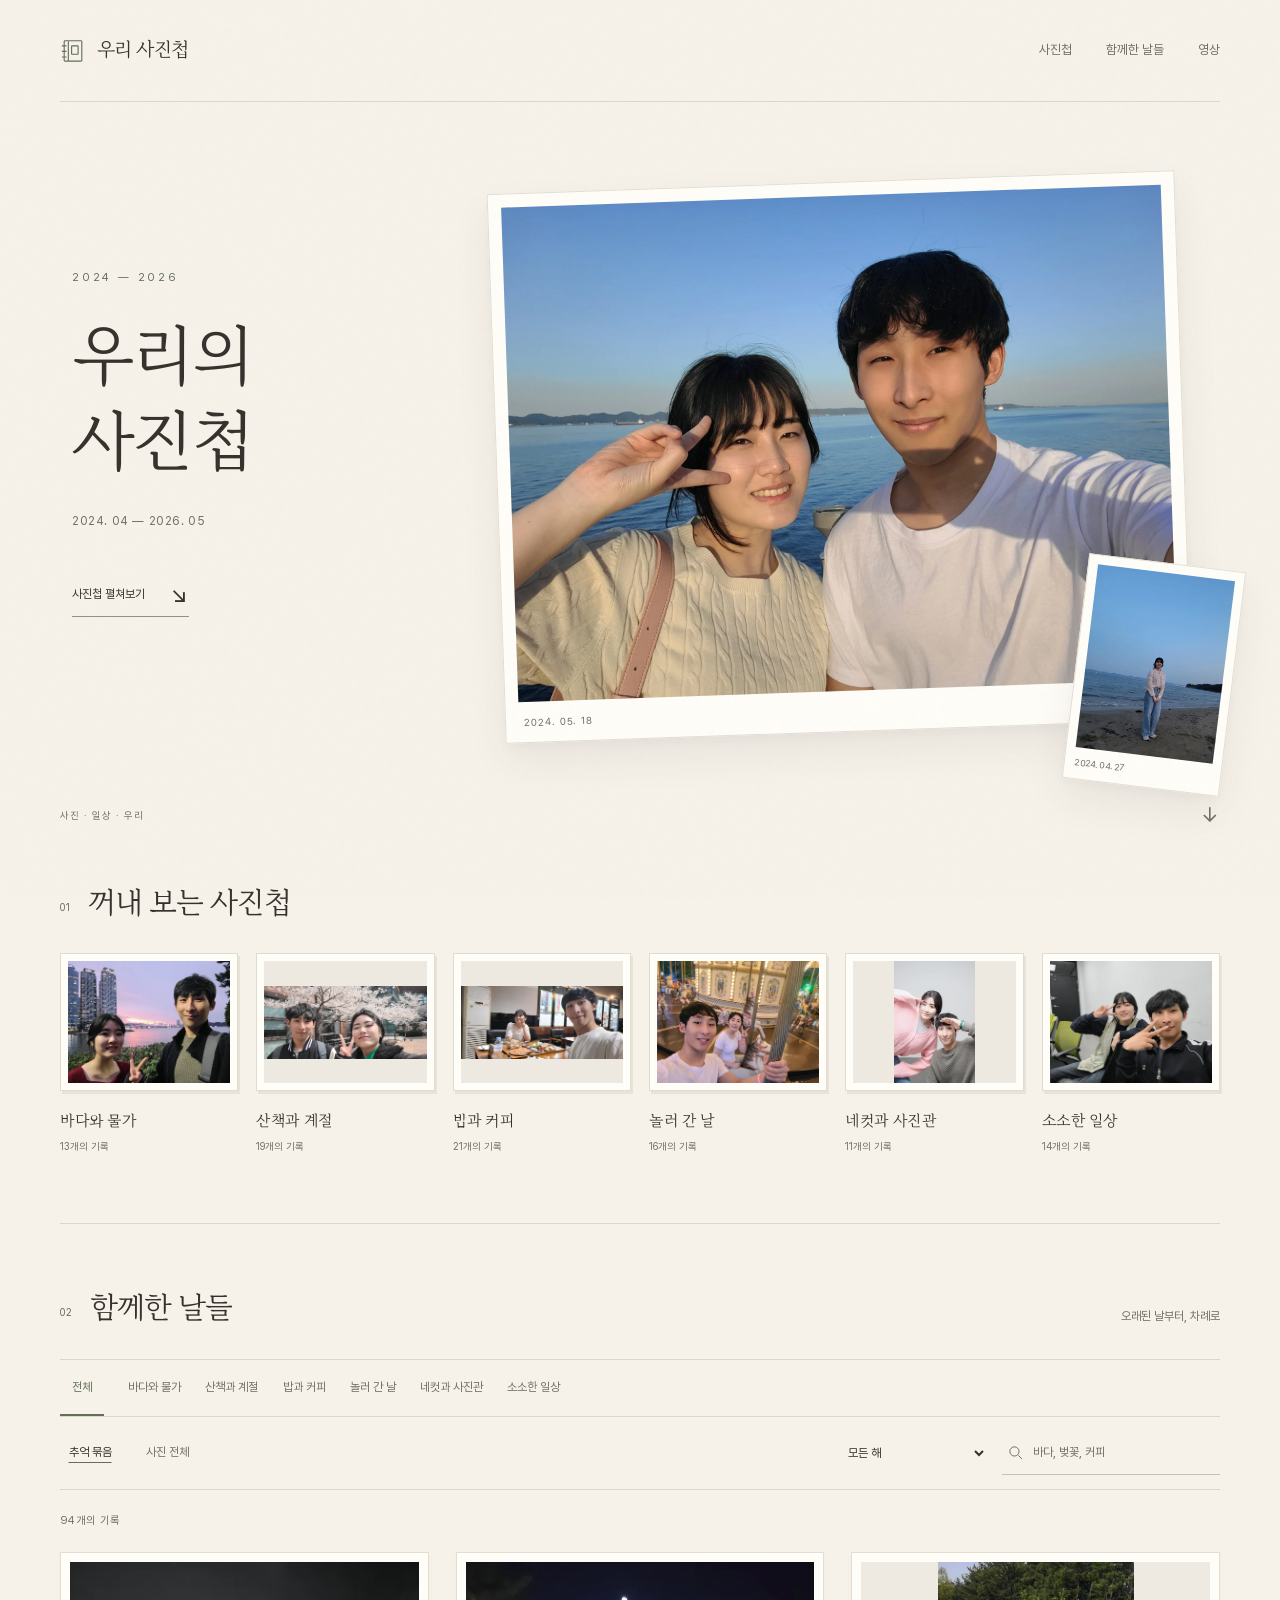
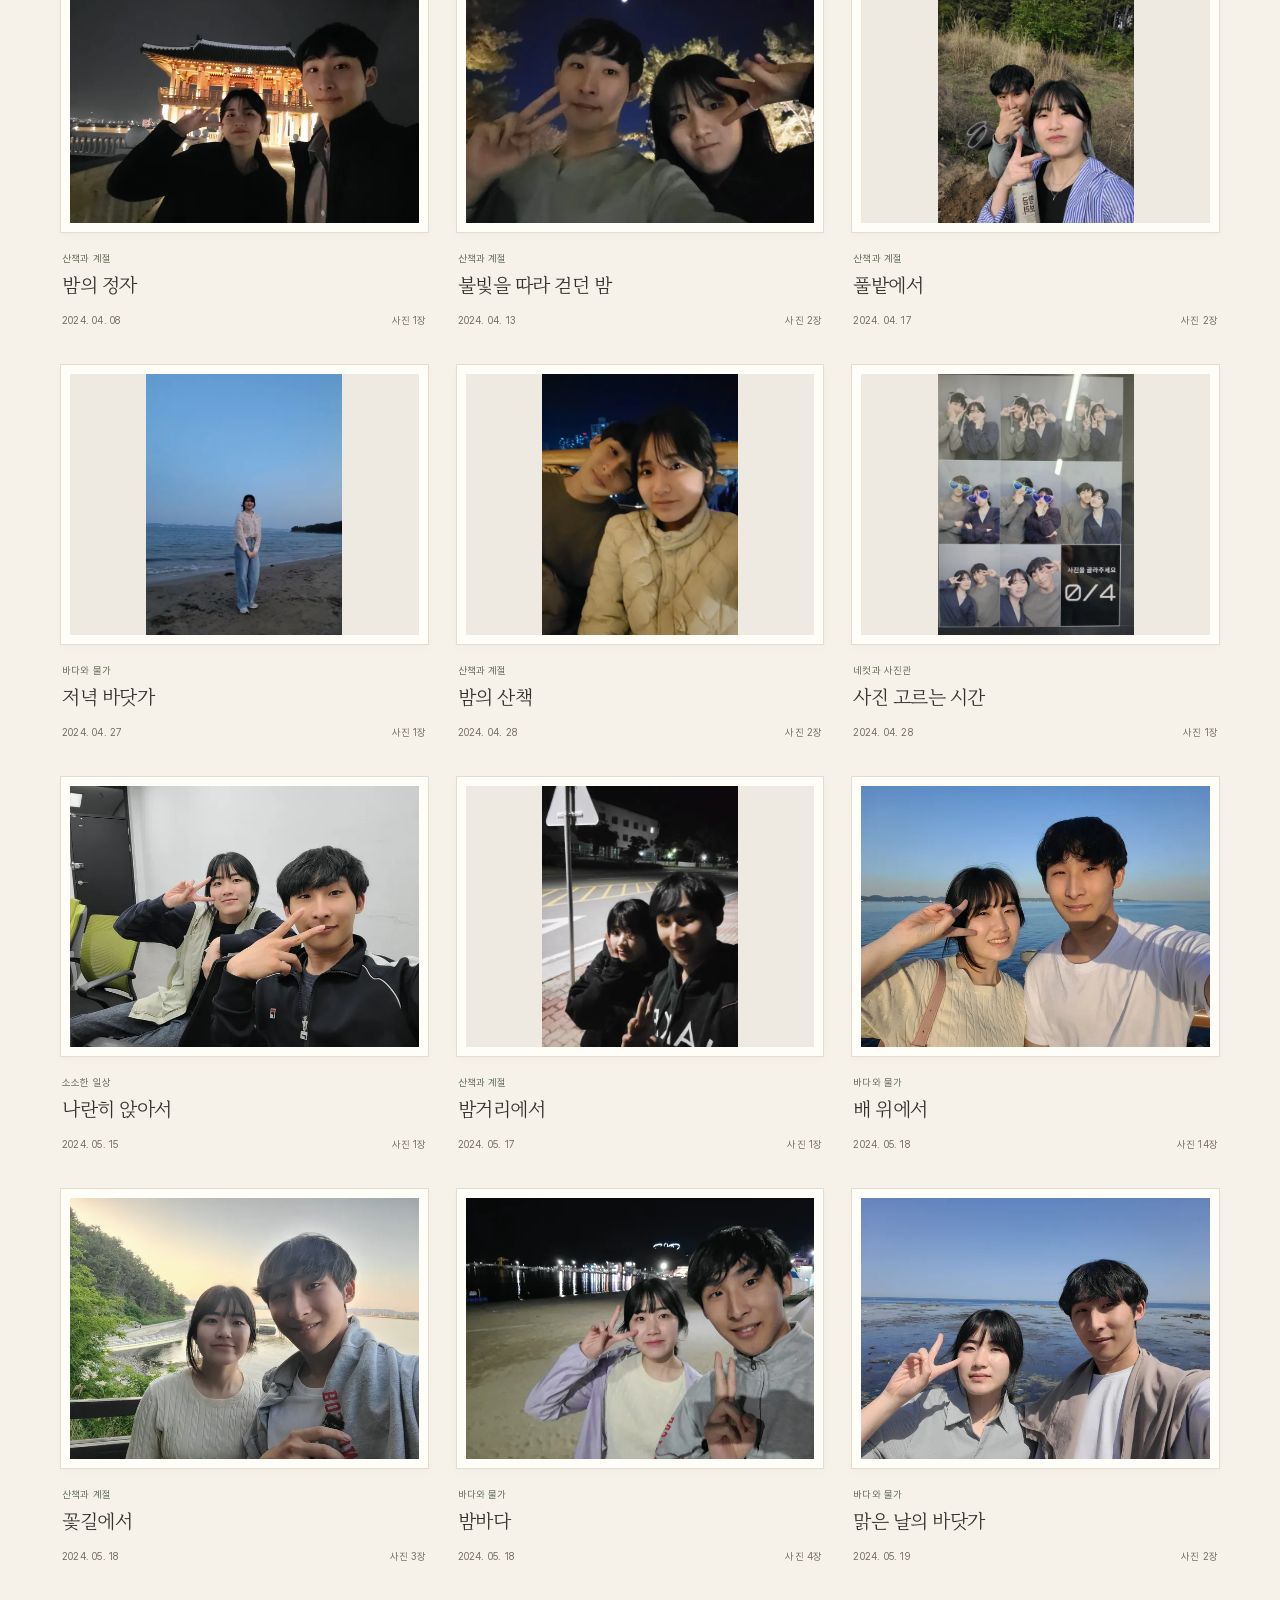
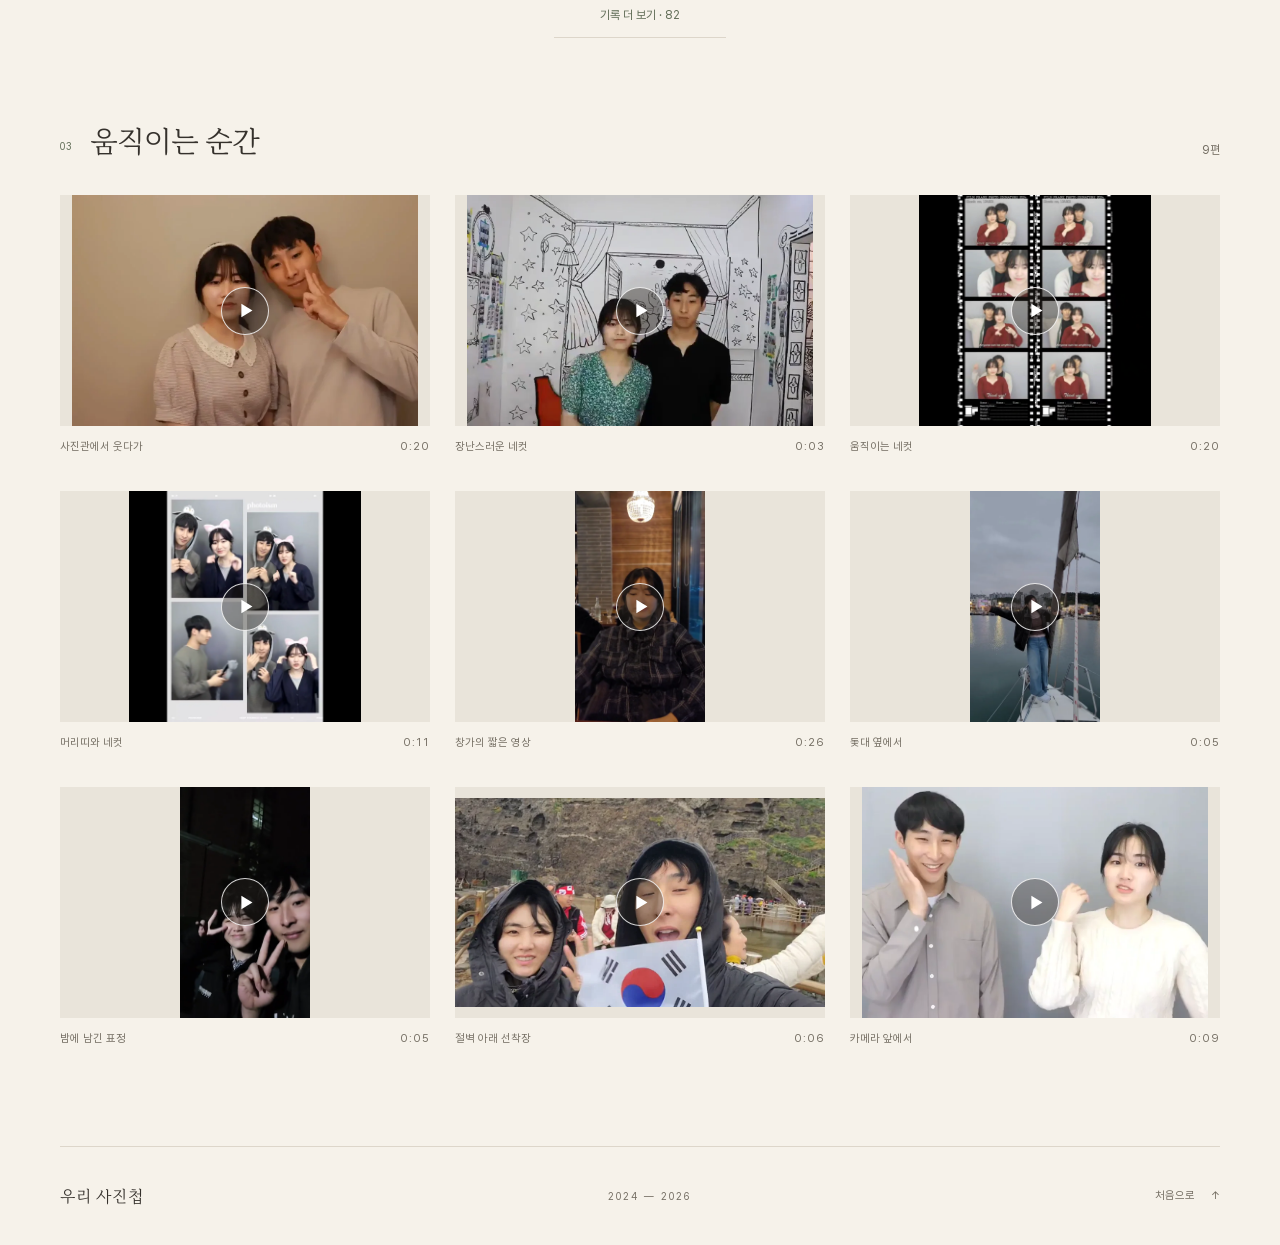
==== commit b2499d22: "Curate six memory albums with scene browsing and search" ====
--- a/index.html
+++ b/index.html
@@ -10,8 +10,8 @@
     <title>우리 사진첩</title>
     <link rel="icon" type="image/svg+xml" href="assets/album-mark.svg" />
     <link rel="preload" href="assets/fonts/MaruBuri-Regular.woff2" as="font" type="font/woff2" crossorigin />
-    <link rel="stylesheet" href="styles.css?v=album-1" />
-    <script type="module" src="app.js?v=album-1"></script>
+    <link rel="stylesheet" href="styles.css?v=album-2" />
+    <script type="module" src="app.js?v=album-2"></script>
   </head>
   <body>
     <a class="skip-link" href="#album">사진첩으로 건너뛰기</a>
@@ -20,7 +20,7 @@
         <svg class="album-mark" viewBox="0 0 28 28" fill="none" aria-hidden="true"><rect x="4.5" y="3.5" width="19" height="22" rx="1"/><path d="M9 4v21M2 9h5M2 15h5M2 21h5"/><rect x="12.5" y="9" width="7" height="9" rx=".4"/></svg>
         우리 사진첩
       </a>
-      <nav aria-label="주요 메뉴"><a href="#album">사진첩</a><a href="#collected">모아둔 사진</a><a href="#films">영상</a></nav>
+      <nav aria-label="주요 메뉴"><a href="#themes">사진첩</a><a href="#album">함께한 날들</a><a href="#films">영상</a></nav>
     </header>
     <main>
       <section class="hero page-width" aria-labelledby="cover-title">
@@ -28,7 +28,7 @@
           <p class="cover-years">2024 — 2026</p>
           <h1 id="cover-title">우리의<br />사진첩</h1>
           <p class="cover-range">2024. 04 — 2026. 05</p>
-          <a class="text-link cover-link" href="#album">한 장씩 넘겨보기 <span aria-hidden="true">↘</span></a>
+          <a class="text-link cover-link" href="#themes">사진첩 펼쳐보기 <span aria-hidden="true">↘</span></a>
         </div>
         <div class="hero-photos">
           <a class="cover-photo main-photo" href="assets/album/photos/eafc9b315fb5.webp" data-memory="eafc9b315fb5" aria-label="2024년 5월 18일, 바다 위에서 함께 찍은 사진 크게 보기">
@@ -42,22 +42,36 @@
         </div>
         <div class="cover-bottom" aria-hidden="true"><span>사진 · 일상 · 우리</span><span>↓</span></div>
       </section>
+      <section id="themes" class="themes-section page-width" aria-labelledby="themes-title">
+        <div class="section-heading"><div><span class="section-index" aria-hidden="true">01</span><h2 id="themes-title">꺼내 보는 사진첩</h2></div></div>
+        <div id="theme-grid" class="theme-grid"></div>
+      </section>
       <section id="album" class="album-section page-width" aria-labelledby="album-title">
-        <div class="section-heading"><div><span class="section-index" aria-hidden="true">01</span><h2 id="album-title">함께한 날들</h2></div><p class="section-note">오래된 사진부터, 차례로</p></div>
+        <div class="section-heading"><div><span class="section-index" aria-hidden="true">02</span><h2 id="album-title" tabindex="-1">함께한 날들</h2></div><p class="section-note">오래된 날부터, 차례로</p></div>
         <div class="album-toolbar">
-          <nav class="year-tabs" aria-label="사진 연도 선택">
-            <button type="button" data-year="all" aria-pressed="true">전체</button>
-            <button type="button" data-year="2024" aria-pressed="false">2024</button>
-            <button type="button" data-year="2025" aria-pressed="false">2025</button>
-            <button type="button" data-year="2026" aria-pressed="false">2026</button>
-          </nav>
-          <span id="album-count" class="album-count" aria-live="polite"></span>
+          <nav id="topic-tabs" class="topic-tabs" aria-label="추억 주제 선택"></nav>
+          <div class="archive-controls">
+            <div class="view-tabs" role="group" aria-label="사진첩 보기 방식">
+              <button type="button" data-view="stories" aria-pressed="true">추억 묶음</button>
+              <button type="button" data-view="photos" aria-pressed="false">사진 전체</button>
+            </div>
+            <div class="archive-tools">
+              <label class="sr-only" for="year-filter">기록 연도</label>
+              <select id="year-filter"><option value="all">모든 해</option><option value="2024">2024년</option><option value="2025">2025년</option><option value="2026">2026년</option><option value="undated">날짜 없이 모아둔 기록</option></select>
+              <label class="archive-search"><svg viewBox="0 0 24 24" fill="none" aria-hidden="true"><circle cx="10.5" cy="10.5" r="6.5"/><path d="m16 16 5 5"/></svg><span class="sr-only">추억 검색</span><input id="memory-search" type="search" maxlength="60" placeholder="바다, 벚꽃, 커피" autocomplete="off" /></label>
+            </div>
+          </div>
         </div>
-        <div id="timeline" class="timeline" aria-busy="true"><p class="load-message" role="status">사진을 펼치고 있어요.</p></div>
+        <div class="archive-summary"><span id="album-count" class="album-count" aria-live="polite"></span><button type="button" id="reset-filters" hidden>선택 지우기 <span aria-hidden="true">×</span></button></div>
+        <div id="archive-message" aria-live="polite"><p class="load-message">사진을 펼치고 있어요.</p></div>
+        <div id="story-grid" class="story-grid" aria-busy="true"></div>
+        <div class="load-more-wrap"><button type="button" id="load-more" class="expand-button" aria-controls="story-grid" hidden>기록 더 보기</button></div>
+        <div id="timeline" class="timeline" hidden></div>
+        <div id="empty-state" class="empty-state" hidden><p>이 조건에 맞는 기록이 없어요.</p><button type="button" id="empty-reset" class="text-link">전체 기록 보기 <span aria-hidden="true">↗</span></button></div>
       </section>
-      <section id="collected" class="collected-section" aria-labelledby="collected-title">
+      <section id="collected" class="collected-section" aria-labelledby="collected-title" hidden>
         <div class="page-width">
-          <div class="section-heading"><div><span class="section-index" aria-hidden="true">02</span><h2 id="collected-title">모아둔 사진</h2></div><span id="collected-count" class="section-note"></span></div>
+          <div class="section-heading"><div><h2 id="collected-title">모아둔 사진</h2></div><span id="collected-count" class="section-note"></span></div>
           <div id="collected-grid" class="collected-grid"></div>
         </div>
       </section>
@@ -77,6 +91,7 @@
           <button type="button" id="viewer-next" class="icon-button viewer-arrow next" aria-label="다음 사진"><svg viewBox="0 0 24 24" fill="none" aria-hidden="true"><path d="m10 5 7 7-7 7"/></svg></button>
         </div>
         <div class="viewer-caption"><span id="viewer-position" aria-live="polite"></span><a id="viewer-original" target="_blank" rel="noopener">크게 보기 <span aria-hidden="true">↗</span></a></div>
+        <nav class="viewer-journey" aria-label="다른 추억으로 이동"><button type="button" id="previous-story">이전 추억</button><button type="button" id="next-story">다음 추억</button></nav>
         <div id="viewer-strip" class="viewer-strip" aria-label="이 묶음의 사진"></div>
       </div>
     </dialog>
--- a/styles.css
+++ b/styles.css
@@ -187,3 +187,91 @@
 }
 @media(max-width:359px){.page-width{width:calc(100% - 32px)}.year-tabs{gap:9px}.album-count{font-size:9px}.cover-range{font-size:9px}h1{font-size:38px}.collected-grid{grid-template-columns:repeat(2,minmax(0,1fr))}.footer-years{display:none}}
 @media(prefers-reduced-motion:reduce){html{scroll-behavior:auto}*,*::before,*::after{transition:none!important;animation:none!important}}
+
+/* The same paper album, now with a shelf and individually reviewed scenes. */
+.sr-only{position:absolute;width:1px;height:1px;padding:0;margin:-1px;overflow:hidden;clip:rect(0,0,0,0);white-space:nowrap;border:0}
+input,select{font:inherit;color:inherit}
+input:focus-visible,select:focus-visible{outline:2px solid var(--olive);outline-offset:3px}
+.themes-section{padding-top:25px;padding-bottom:69px;border-bottom:1px solid var(--line)}
+.theme-grid{display:grid;grid-template-columns:repeat(6,minmax(0,1fr));gap:18px}
+.theme-card{min-width:0;display:block;padding:0;background:none;border:0;text-align:left}
+.theme-photo{display:block;padding:7px;background:var(--surface);border:1px solid #e1dbce;box-shadow:2px 3px 0 #e8e2d7;transition:transform .2s,box-shadow .2s}
+.theme-photo img{aspect-ratio:4/3;width:100%;object-fit:contain;background:#ede9e0}
+.theme-card:hover .theme-photo{transform:translateY(-4px);box-shadow:2px 6px 0 #e1dacd}
+.theme-card[aria-pressed=true] .theme-photo{outline:2px solid var(--olive);outline-offset:3px}
+.theme-title{display:block;font-family:var(--serif);font-size:15px;margin-top:18px;letter-spacing:-.45px;word-break:keep-all}
+.theme-count{display:block;font-size:10px;color:var(--muted);margin-top:5px}
+.album-section{padding-top:62px}
+.album-toolbar{display:block;min-height:0;padding:0;position:relative;top:auto;z-index:1}
+.topic-tabs{display:flex;align-items:center;gap:24px;overflow-x:auto;scrollbar-width:thin;scrollbar-color:#c7c0b4 transparent}
+.topic-tabs button{flex:none;position:relative;min-width:44px;min-height:56px;background:none;border:0;padding:16px 0;font-size:12px;color:var(--muted);white-space:nowrap}
+.topic-tabs button[aria-pressed=true]{color:var(--olive)}
+.topic-tabs button[aria-pressed=true]::after{content:'';position:absolute;bottom:0;left:0;right:0;height:2px;background:var(--olive)}
+.archive-controls{display:flex;align-items:center;justify-content:space-between;gap:22px;padding:14px 0;border-top:1px solid var(--line)}
+.view-tabs{display:flex;align-items:center;gap:17px;flex-shrink:0}
+.view-tabs button{min-height:44px;min-width:60px;border:0;background:none;font-size:12px;padding:8px 0;color:var(--muted)}
+.view-tabs button[aria-pressed=true]{color:var(--ink);text-decoration:underline;text-underline-offset:6px;text-decoration-color:var(--olive)}
+.archive-tools{display:flex;align-items:center;gap:15px}
+#year-filter{font-size:12px;min-height:44px;max-width:172px;border:0;background:transparent;padding:8px 24px 8px 8px;cursor:pointer}
+.archive-search{display:flex;align-items:center;gap:9px;width:218px;min-height:44px;border-bottom:1px solid #c8c0b3;padding:0 5px}
+.archive-search svg{width:17px;height:17px;flex:none;stroke:var(--muted);stroke-width:1.4}
+.archive-search input{width:100%;min-width:0;border:0;background:none;font-size:12px;min-height:42px;padding:6px 0;border-radius:0}
+.archive-search input::placeholder{color:var(--muted);opacity:1}
+.archive-summary{min-height:62px;display:flex;justify-content:space-between;align-items:center;gap:15px}
+#reset-filters{font-size:11px;color:var(--muted);background:none;border:0;min-height:44px;padding:8px 0}
+#reset-filters span{margin-left:8px;font-size:17px}
+.story-grid{display:grid;grid-template-columns:repeat(3,minmax(0,1fr));gap:36px 27px}
+.story-card{min-width:0}
+.story-open{display:block;width:100%;text-align:left;border:0;padding:0;background:transparent}
+.story-photo{position:relative;display:block;padding:9px;border:1px solid #e3dccf;background:var(--surface);box-shadow:0 3px 7px #35312c06;transition:transform .2s,box-shadow .2s}
+.story-photo img{width:100%;aspect-ratio:4/3;object-fit:contain;background:#eeeae2}
+.story-open:hover .story-photo{transform:translateY(-3px);box-shadow:0 9px 22px #35312c12}
+.story-copy{display:block;padding:17px 2px 0}
+.story-category{display:block;font-size:10px;letter-spacing:.15px;color:var(--olive);margin-bottom:6px}
+.story-title{display:block;font-family:var(--serif);font-size:19px;line-height:1.5;letter-spacing:-.5px;word-break:keep-all}
+.story-meta{display:flex;justify-content:space-between;flex-wrap:wrap;gap:3px 10px;margin-top:11px;font-size:10px;color:var(--muted);letter-spacing:.2px}
+.load-more-wrap{display:flex;justify-content:center;margin-top:30px}
+.load-more-wrap:has(button[hidden]){display:none}
+#load-more{padding-inline:20px;min-width:172px;justify-content:center}
+.empty-state{text-align:center;padding:60px 0 75px;color:var(--muted);font-size:14px}
+.empty-state .text-link{border:0;border-bottom:1px solid var(--line);background:none;margin-top:18px}
+.films-section{padding-top:82px}
+.film-card img{object-fit:contain;background:#e9e4da}
+.film-card figcaption span:first-child{word-break:keep-all}
+.film-card figcaption{gap:14px}
+.viewer-shell{grid-template-rows:auto minmax(0,1fr) auto auto auto}
+.viewer-journey{display:flex;justify-content:space-between;gap:24px;margin:0 72px;padding:0 0 8px;border-top:1px solid var(--line)}
+.viewer-journey button{max-width:47%;min-height:44px;border:0;padding:8px 0;background:none;font-size:11px;text-align:left;overflow:hidden;text-overflow:ellipsis;white-space:nowrap}
+.viewer-journey button:last-child{text-align:right}
+.viewer-journey button:disabled{color:var(--muted);opacity:.4}
+.viewer-strip button{position:relative}
+.strip-play{position:absolute;bottom:3px;right:3px;font-size:10px;padding:1px 3px;color:#fff;background:#302c279c}
+@media(max-width:1000px){
+  .theme-grid{grid-template-columns:repeat(3,minmax(0,1fr));gap:26px 24px}
+  .theme-title{font-size:16px;margin-top:14px}
+  .story-grid{grid-template-columns:repeat(2,minmax(0,1fr));gap:31px 24px}
+  .topic-tabs{gap:23px}.archive-search{width:185px}.archive-tools{gap:8px}
+}
+@media(max-width:700px){
+  .themes-section{padding-top:37px;padding-bottom:39px}.theme-grid{gap:25px 13px}
+  .theme-photo{padding:5px}.theme-title{font-size:12px;letter-spacing:-.3px;margin-top:13px;line-height:1.5}.theme-count{font-size:9px;margin-top:3px}
+  .album-section{padding-top:39px}.topic-tabs{gap:22px}.topic-tabs button{min-height:52px;font-size:11px}
+  .archive-controls{display:block;padding:8px 0 13px}.view-tabs{gap:18px;justify-content:flex-start}
+  .view-tabs button{font-size:11px}.archive-tools{justify-content:space-between;gap:12px}
+  #year-filter{font-size:16px;max-width:140px;padding-left:0;padding-right:16px;flex:0 1 auto}
+  .archive-search{width:auto;flex:1;min-width:0;max-width:200px}.archive-search input{font-size:16px}
+  .archive-summary{min-height:54px}#reset-filters{font-size:10px}
+  .story-grid{gap:28px 14px}.story-photo{padding:6px}.story-copy{padding:12px 1px 0}
+  .story-category{font-size:9px;margin-bottom:5px}.story-title{font-size:15px;line-height:1.5;letter-spacing:-.55px}
+  .story-meta{display:block;font-size:9px;line-height:1.8;margin-top:8px;letter-spacing:0}.story-meta>*{display:block}
+  .story-photo .play-mark{width:34px;height:34px}.story-photo .play-mark svg{width:13px;height:13px}
+  .load-more-wrap{margin-top:28px}.films-section{padding-top:55px}
+  .viewer-shell{grid-template-rows:auto minmax(0,1fr) auto auto auto}
+  .viewer-journey{margin:0 4px;gap:14px;padding:0;border-top-color:var(--line)}
+  .viewer-journey button{font-size:10px;max-width:48%;min-height:42px}
+}
+@media(max-width:359px){.theme-title{font-size:11px}.theme-grid{column-gap:11px}.archive-search{max-width:152px}.story-title{font-size:14px}}
+@media(max-height:500px) and (orientation:landscape){
+  .viewer-shell{padding:6px 20px}.viewer-header{min-height:42px;padding-bottom:6px}.viewer-header h2{font-size:17px}
+  .viewer-caption{min-height:36px;padding-top:2px;padding-bottom:2px}.viewer-strip{display:none}.viewer-journey{padding:0}.viewer-journey button{min-height:34px}
+}
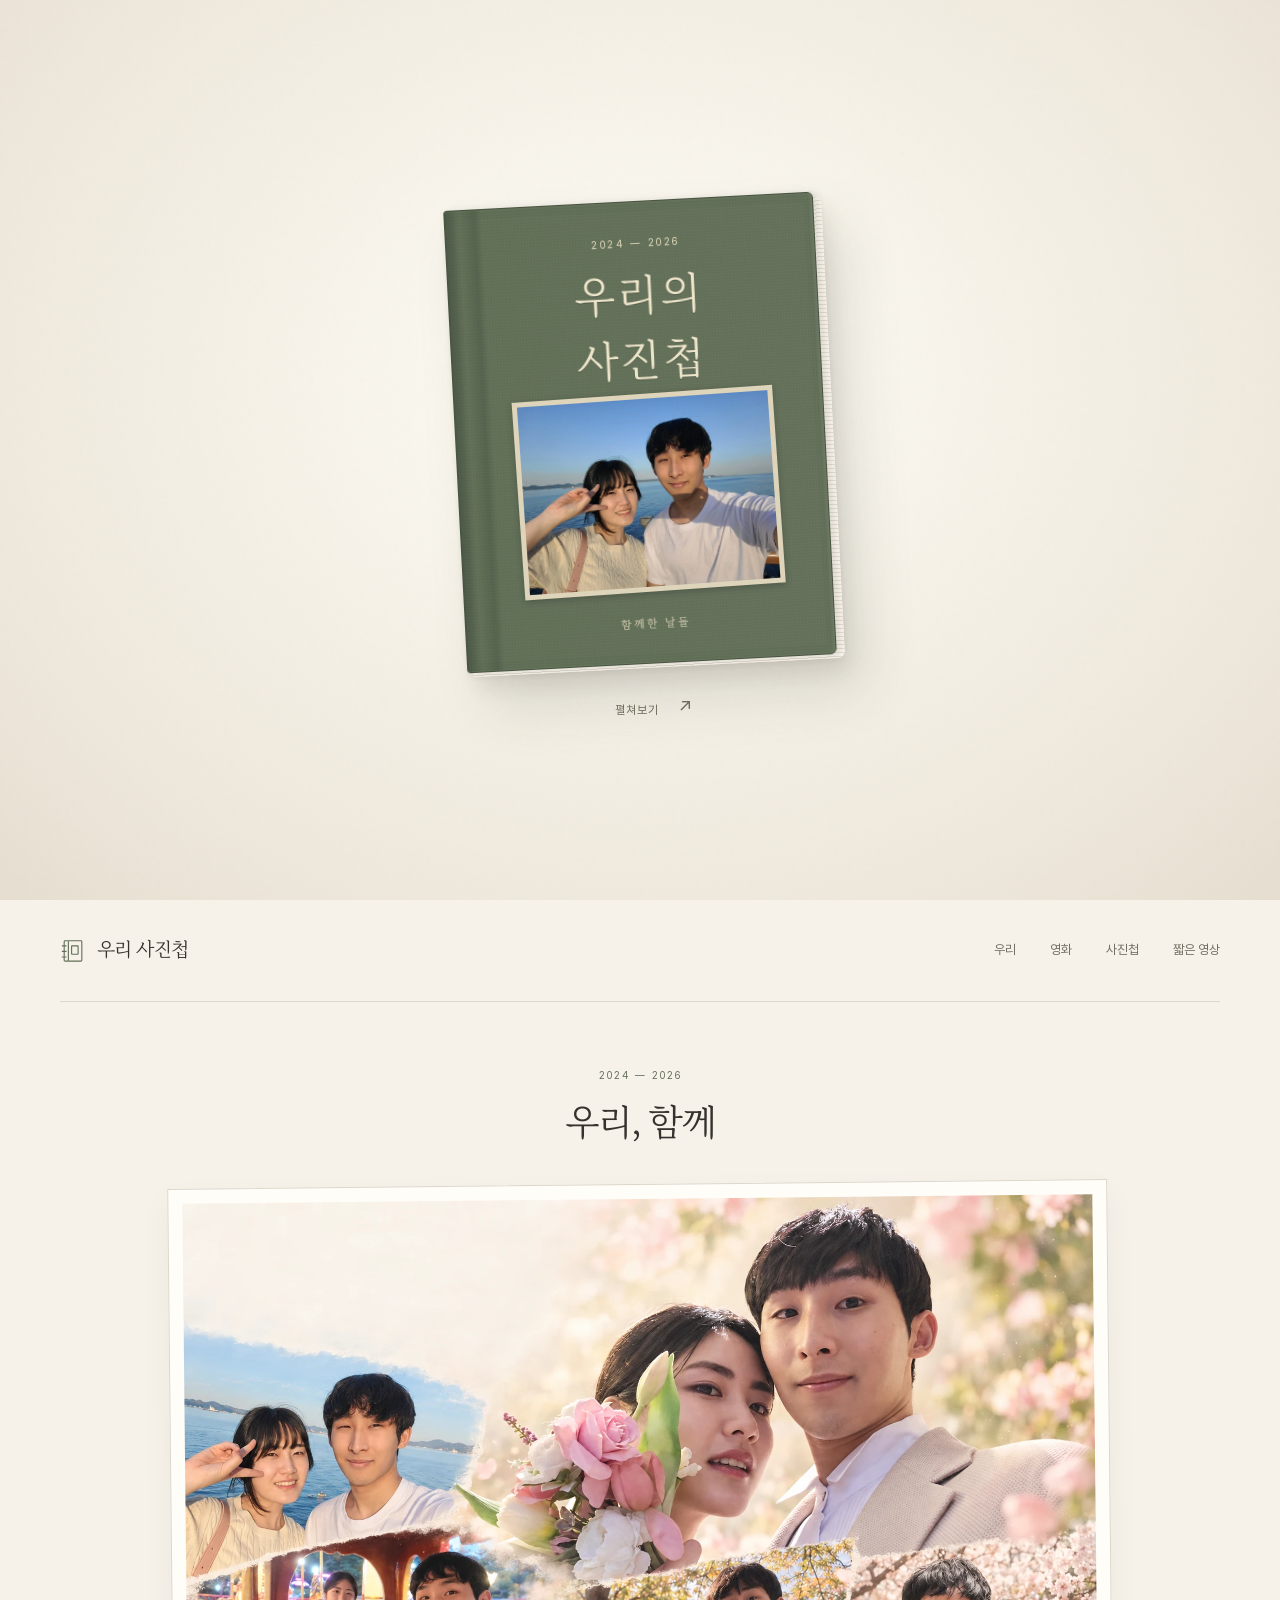
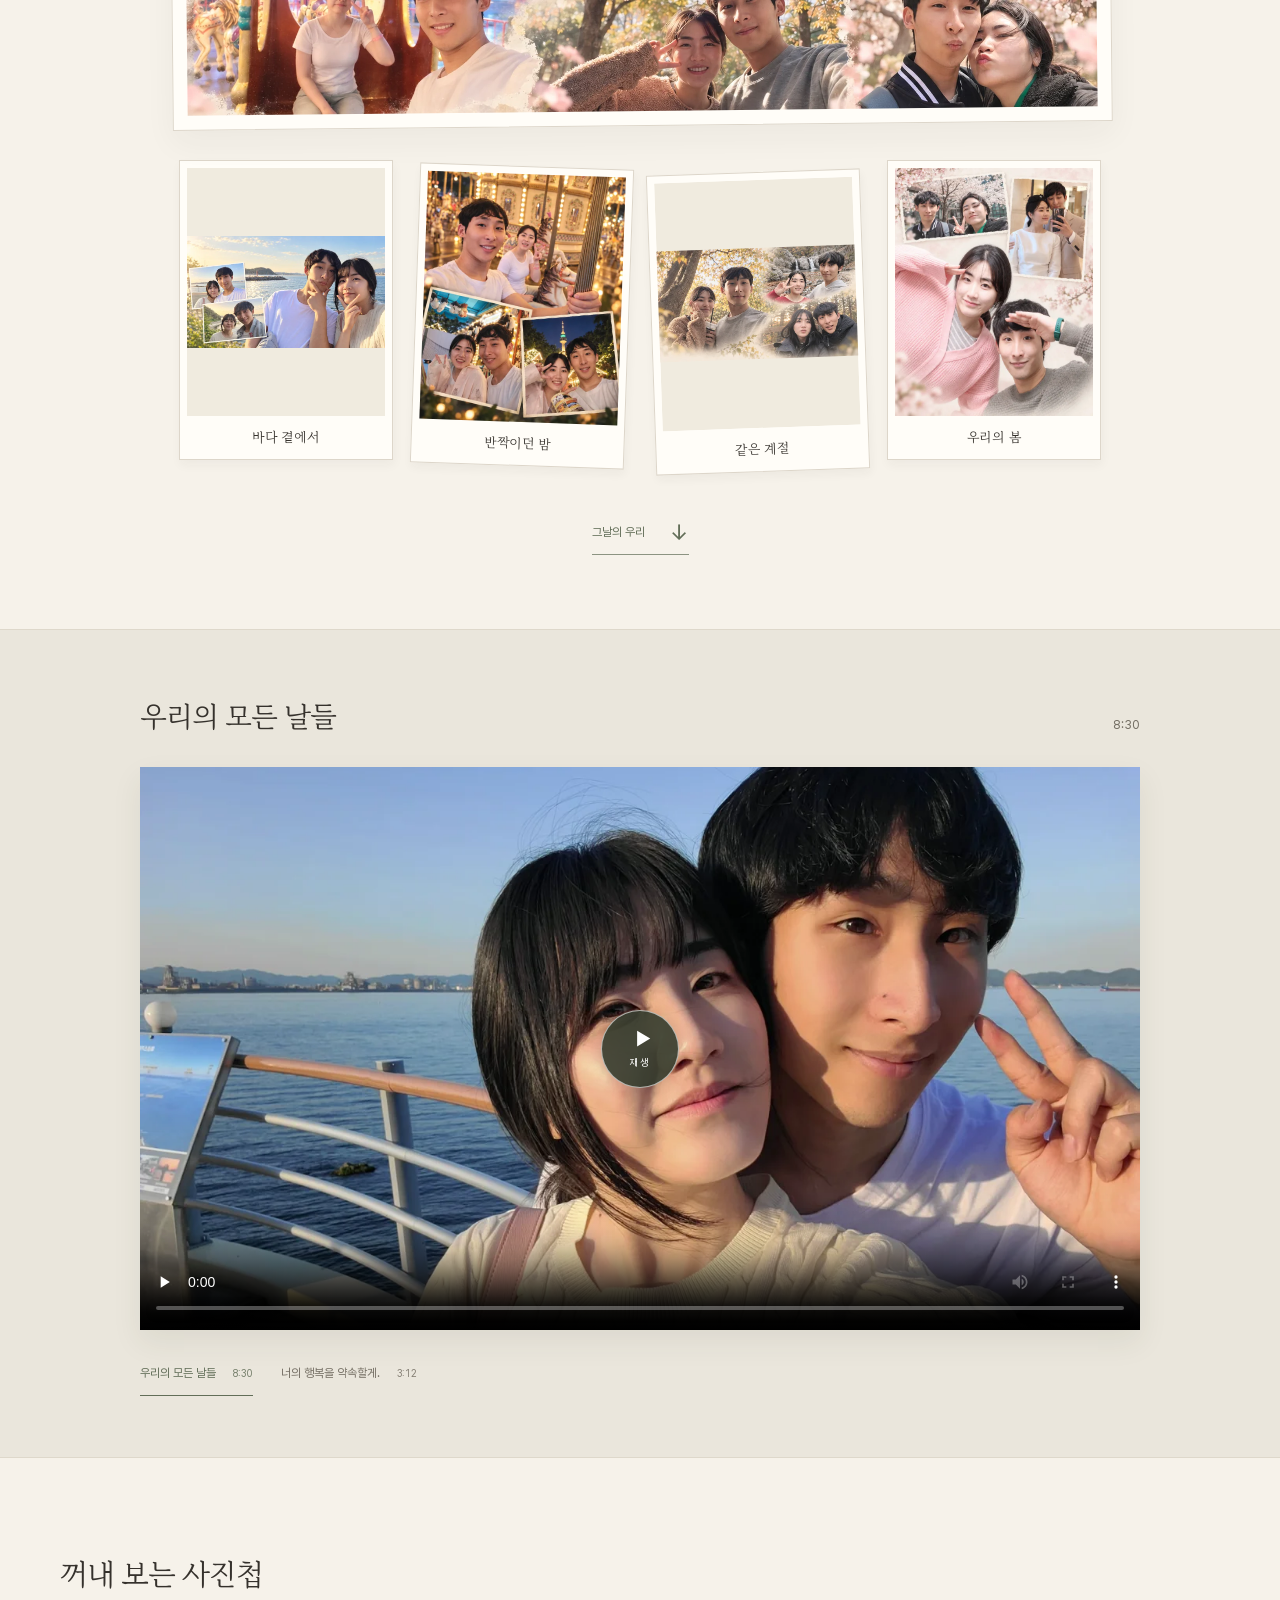
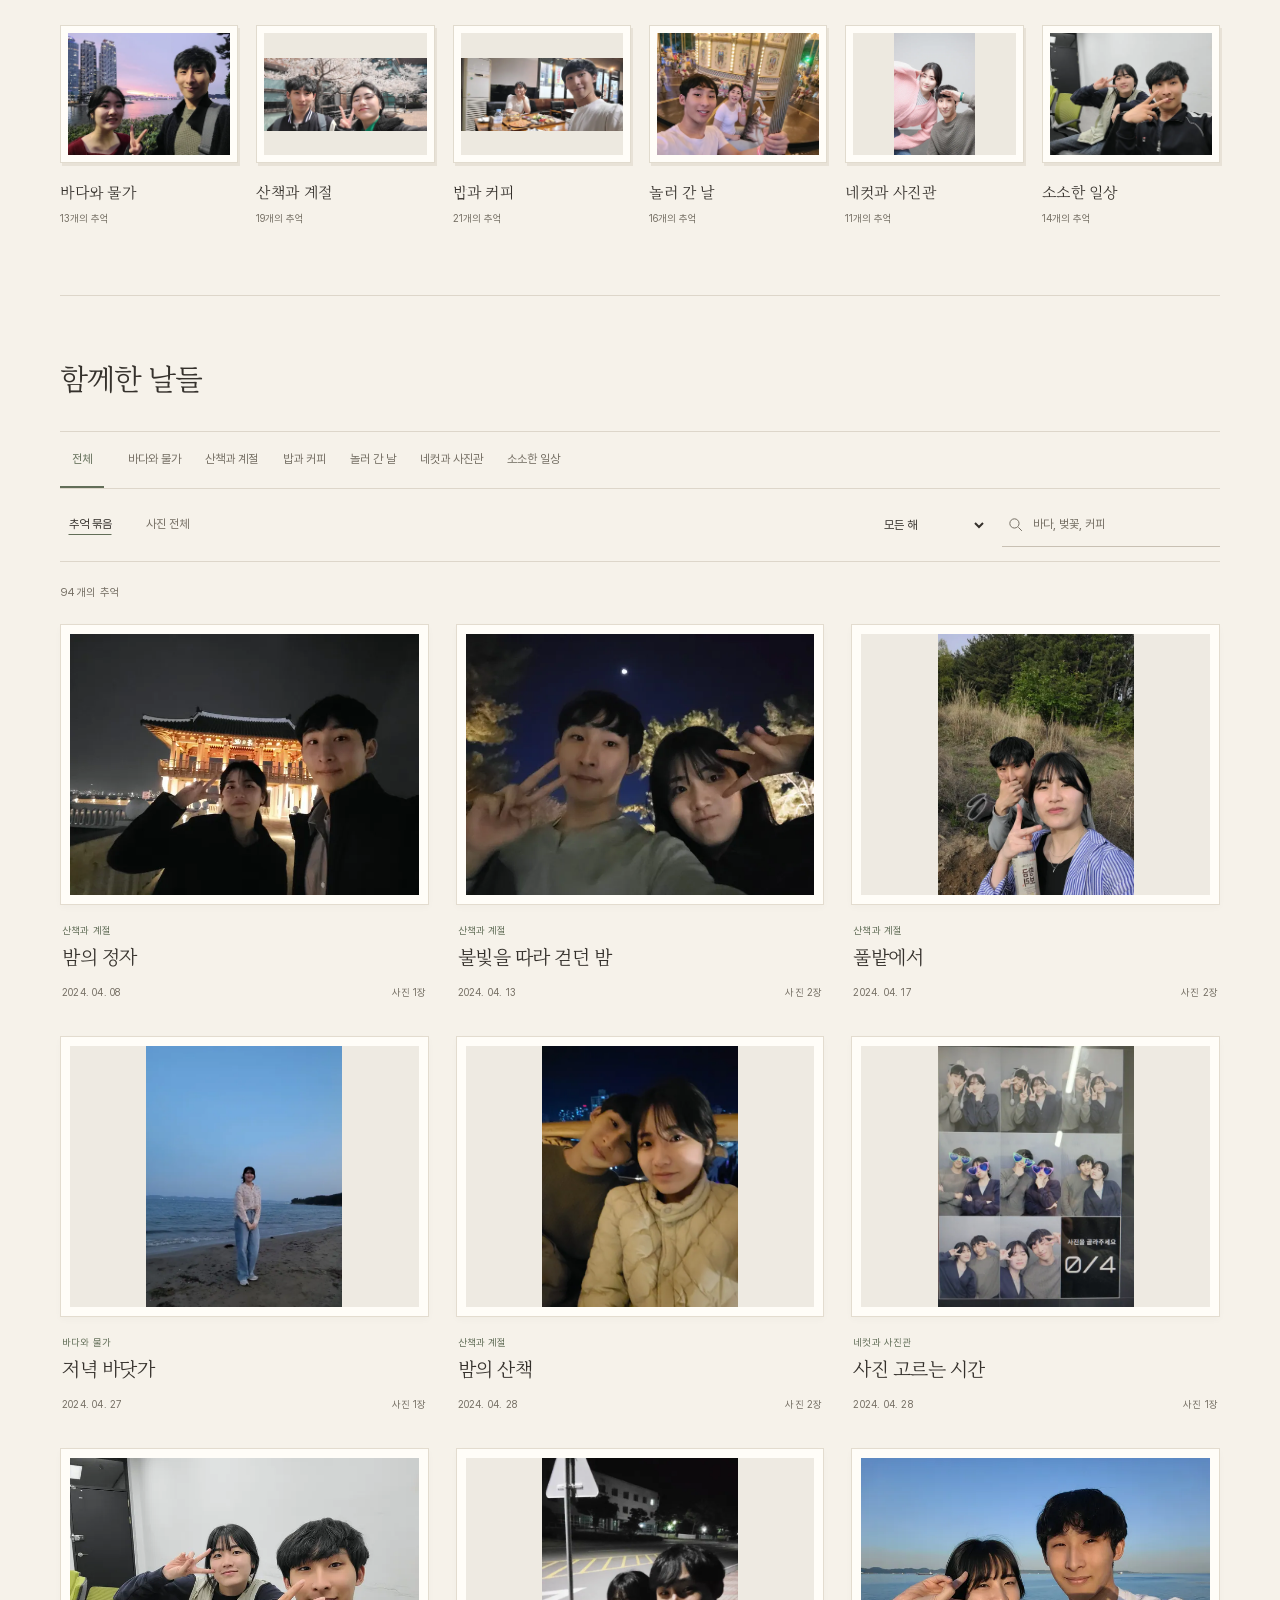
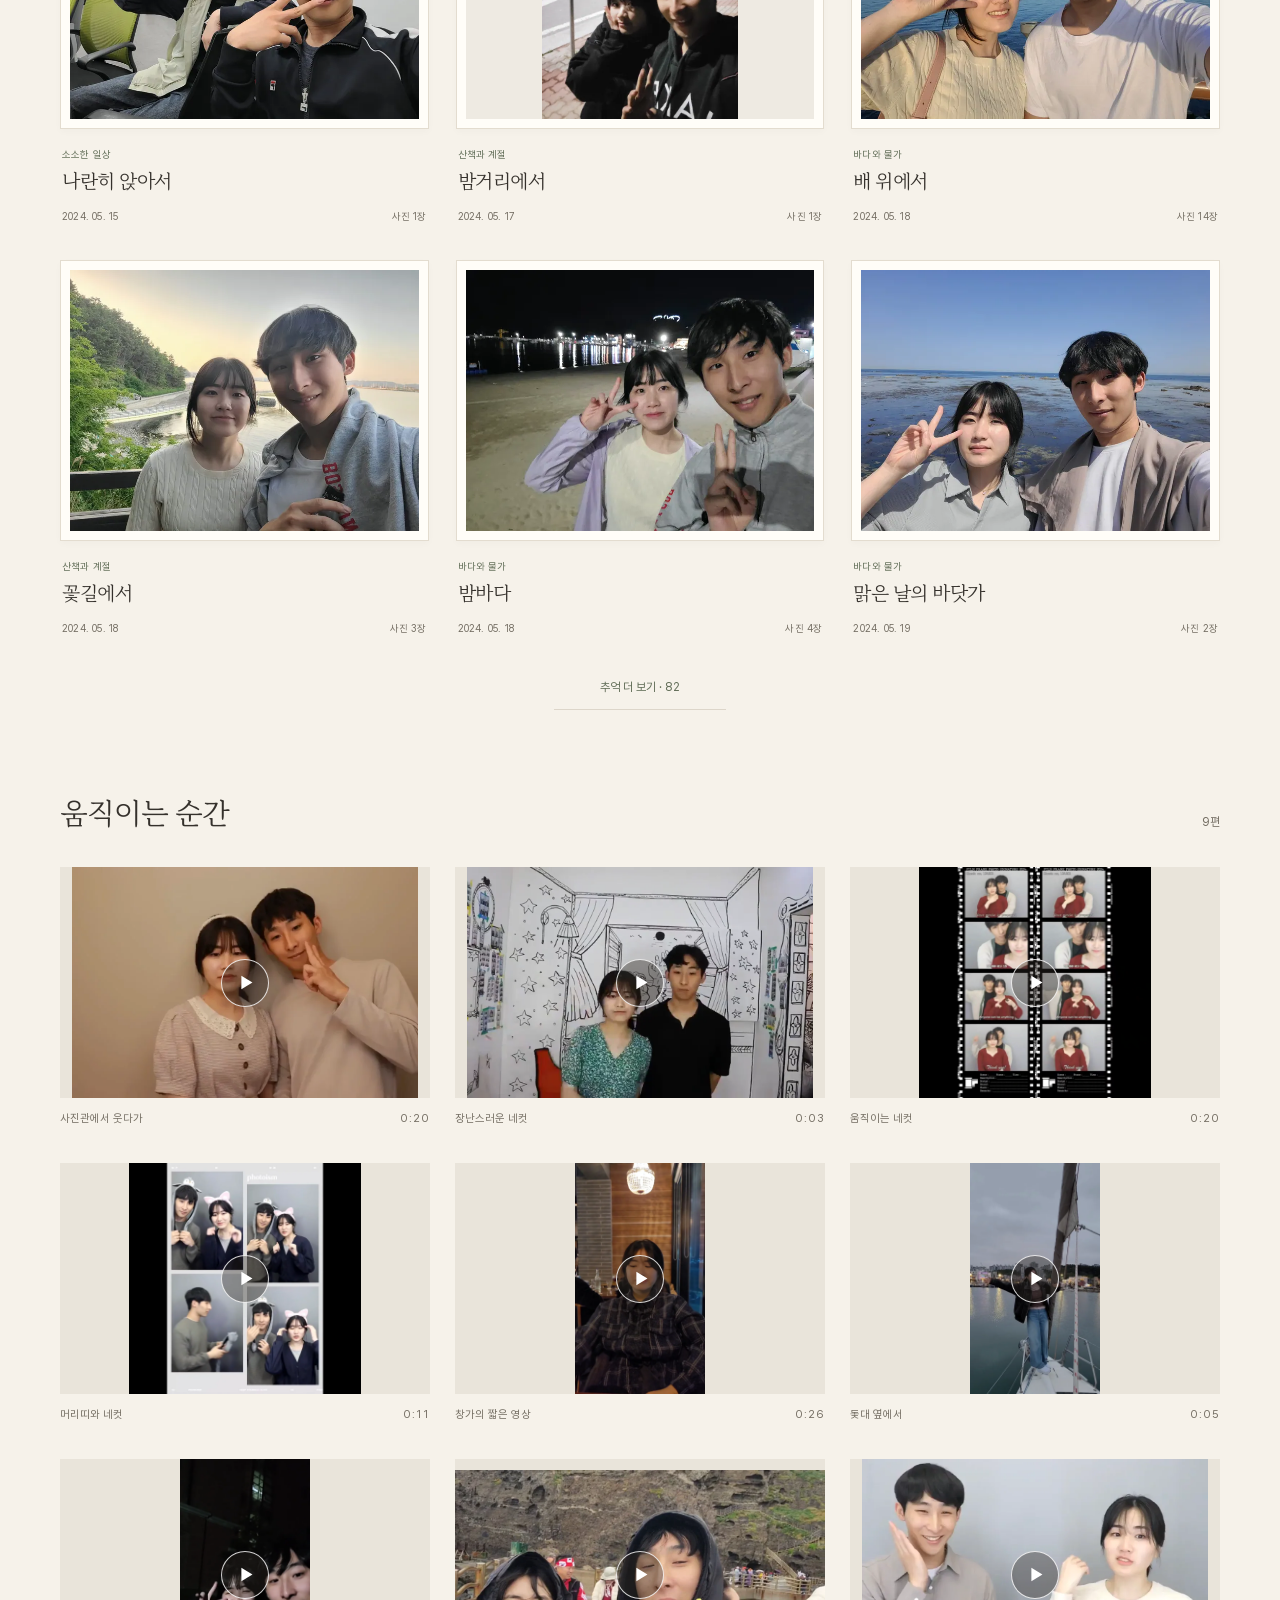
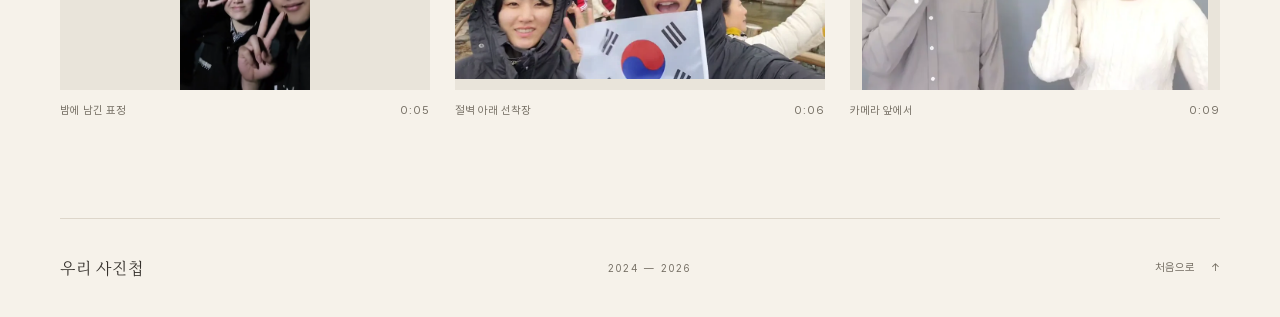
==== commit 03d84b1e: "Open the album with keepsake montages and finished films" ====
--- a/index.html
+++ b/index.html
@@ -10,44 +10,67 @@
     <title>우리 사진첩</title>
     <link rel="icon" type="image/svg+xml" href="assets/album-mark.svg" />
     <link rel="preload" href="assets/fonts/MaruBuri-Regular.woff2" as="font" type="font/woff2" crossorigin />
-    <link rel="stylesheet" href="styles.css?v=album-2" />
-    <script type="module" src="app.js?v=album-2"></script>
+    <link rel="license" href="assets/keepsakes/music-credits.txt" />
+    <link rel="stylesheet" href="styles.css?v=album-3" />
+    <script type="module" src="experience.js?v=album-3"></script>
+    <script type="module" src="app.js?v=album-3"></script>
   </head>
   <body>
     <a class="skip-link" href="#album">사진첩으로 건너뛰기</a>
-    <header class="site-header page-width" id="top">
+    <section id="top" class="album-cover" aria-labelledby="cover-title">
+      <a class="book" id="open-album" href="#keepsakes" aria-label="우리의 사진첩 펼쳐보기">
+        <span class="book-pages" aria-hidden="true"><img src="assets/keepsakes/together-small.webp" width="1280" height="720" alt="" /><span>2024 — 2026</span></span>
+        <div class="book-front">
+          <span class="book-years">2024 — 2026</span>
+          <h1 id="cover-title">우리의<br />사진첩</h1>
+          <span class="book-window"><img src="assets/album/photos/eafc9b315fb5.webp" width="1800" height="1350" alt="바다 위에서 함께 웃던 날" fetchpriority="high" /></span>
+          <span class="book-label">함께한 날들</span>
+        </div>
+        <span class="book-invitation">펼쳐보기 <span aria-hidden="true">↗</span></span>
+      </a>
+    </section>
+    <header class="site-header page-width" id="inside">
       <a class="wordmark" href="#top" aria-label="우리 사진첩 처음으로">
         <svg class="album-mark" viewBox="0 0 28 28" fill="none" aria-hidden="true"><rect x="4.5" y="3.5" width="19" height="22" rx="1"/><path d="M9 4v21M2 9h5M2 15h5M2 21h5"/><rect x="12.5" y="9" width="7" height="9" rx=".4"/></svg>
         우리 사진첩
       </a>
-      <nav aria-label="주요 메뉴"><a href="#themes">사진첩</a><a href="#album">함께한 날들</a><a href="#films">영상</a></nav>
+      <nav aria-label="주요 메뉴"><a href="#keepsakes">우리</a><a href="#feature">영화</a><a href="#themes">사진첩</a><a href="#films">짧은 영상</a></nav>
     </header>
     <main>
-      <section class="hero page-width" aria-labelledby="cover-title">
-        <div class="hero-copy">
-          <p class="cover-years">2024 — 2026</p>
-          <h1 id="cover-title">우리의<br />사진첩</h1>
-          <p class="cover-range">2024. 04 — 2026. 05</p>
-          <a class="text-link cover-link" href="#themes">사진첩 펼쳐보기 <span aria-hidden="true">↘</span></a>
+      <section id="keepsakes" class="keepsakes-section page-width" aria-labelledby="keepsakes-title">
+        <div class="keepsakes-heading"><p>2024 — 2026</p><h2 id="keepsakes-title" tabindex="-1">우리, 함께</h2></div>
+        <div class="keepsake-spread">
+          <a class="keepsake-main" href="assets/keepsakes/together.webp" data-keepsake="together" aria-label="우리 사진 크게 보기"><img src="assets/keepsakes/together.webp" width="1672" height="941" alt="바다와 놀이공원, 함께 지나온 계절의 사진" loading="lazy" /></a>
+          <div class="keepsake-ribbon" aria-label="함께한 계절의 사진">
+            <a href="assets/keepsakes/seaside.webp" data-keepsake="seaside"><img src="assets/keepsakes/seaside-small.webp" width="720" height="405" alt="노을 진 바다 앞에서 함께 찍은 사진" loading="lazy" /><span>바다 곁에서</span></a>
+            <a href="assets/keepsakes/carousel.webp" data-keepsake="carousel"><img src="assets/keepsakes/carousel-small.webp" width="576" height="720" alt="회전목마와 불빛 아래에서 함께 찍은 사진" loading="lazy" /><span>반짝이던 밤</span></a>
+            <a href="assets/keepsakes/seasons.webp" data-keepsake="seasons"><img src="assets/keepsakes/seasons-small.webp" width="720" height="405" alt="나무와 폭포, 햇빛이 비치는 길에서 함께 찍은 사진" loading="lazy" /><span>같은 계절</span></a>
+            <a href="assets/keepsakes/spring.webp" data-keepsake="spring"><img src="assets/keepsakes/spring-small.webp" width="576" height="720" alt="벚꽃과 사진관, 분홍빛 옷을 입고 함께 찍은 사진" loading="lazy" /><span>우리의 봄</span></a>
+          </div>
         </div>
-        <div class="hero-photos">
-          <a class="cover-photo main-photo" href="assets/album/photos/eafc9b315fb5.webp" data-memory="eafc9b315fb5" aria-label="2024년 5월 18일, 바다 위에서 함께 찍은 사진 크게 보기">
-            <img src="assets/album/photos/eafc9b315fb5.webp" width="1800" height="1350" alt="햇빛이 비치는 바다에서 함께 웃고 있는 우리" fetchpriority="high" />
-            <span class="print-caption"><time datetime="2024-05-18">2024. 05. 18</time><span aria-hidden="true">↗</span></span>
-          </a>
-          <a class="cover-photo little-photo" href="assets/album/photos/e21a7c31a53b.webp" data-memory="e21a7c31a53b" aria-label="2024년 4월 27일, 바닷가 사진 크게 보기">
-            <img src="assets/album/thumbs/e21a7c31a53b.webp" width="383" height="680" alt="푸른 저녁 바다 앞에 서 있는 너" />
-            <span class="print-caption"><time datetime="2024-04-27">2024. 04. 27</time></span>
-          </a>
+        <a class="text-link keepsake-next" href="#feature">그날의 우리 <span aria-hidden="true">↓</span></a>
+      </section>
+      <section id="feature" class="feature-section" aria-labelledby="feature-title">
+        <div class="page-width">
+          <div class="section-heading"><div><h2 id="feature-title">우리의 모든 날들</h2></div><span id="feature-duration" class="section-note">8:30</span></div>
+          <div class="feature-screen">
+            <video id="feature-video" controls playsinline preload="none" poster="assets/keepsakes/our-days-poster.webp" aria-label="우리의 모든 날들" src="assets/keepsakes/our-days.mp4"></video>
+            <button type="button" id="feature-play" class="feature-play" hidden aria-label="우리의 모든 날들 재생"><svg viewBox="0 0 24 24" aria-hidden="true"><path d="M7 3v18l15-9Z" /></svg><span>재생</span></button>
+          </div>
+          <div class="feature-choices" aria-label="영상 선택">
+            <a href="assets/keepsakes/our-days.mp4" data-feature="our-days" aria-current="true"><span>우리의 모든 날들</span><span>8:30</span></a>
+            <a href="assets/keepsakes/promise.mp4" data-feature="promise" aria-current="false"><span>너의 행복을 약속할게.</span><span>3:12</span></a>
+          </div>
+          <p id="feature-message" class="feature-message" role="status" hidden>영상을 열지 못했어요. <a id="feature-direct" href="assets/keepsakes/our-days.mp4" target="_blank" rel="noopener">새 창에서 보기 ↗</a></p>
+          <div id="film-ending" class="film-ending" hidden><a class="text-link" href="#themes">사진첩으로 <span aria-hidden="true">↓</span></a></div>
         </div>
-        <div class="cover-bottom" aria-hidden="true"><span>사진 · 일상 · 우리</span><span>↓</span></div>
       </section>
       <section id="themes" class="themes-section page-width" aria-labelledby="themes-title">
-        <div class="section-heading"><div><span class="section-index" aria-hidden="true">01</span><h2 id="themes-title">꺼내 보는 사진첩</h2></div></div>
+        <div class="section-heading"><div><h2 id="themes-title">꺼내 보는 사진첩</h2></div></div>
         <div id="theme-grid" class="theme-grid"></div>
       </section>
       <section id="album" class="album-section page-width" aria-labelledby="album-title">
-        <div class="section-heading"><div><span class="section-index" aria-hidden="true">02</span><h2 id="album-title" tabindex="-1">함께한 날들</h2></div><p class="section-note">오래된 날부터, 차례로</p></div>
+        <div class="section-heading"><div><h2 id="album-title" tabindex="-1">함께한 날들</h2></div></div>
         <div class="album-toolbar">
           <nav id="topic-tabs" class="topic-tabs" aria-label="추억 주제 선택"></nav>
           <div class="archive-controls">
@@ -56,18 +79,18 @@
               <button type="button" data-view="photos" aria-pressed="false">사진 전체</button>
             </div>
             <div class="archive-tools">
-              <label class="sr-only" for="year-filter">기록 연도</label>
-              <select id="year-filter"><option value="all">모든 해</option><option value="2024">2024년</option><option value="2025">2025년</option><option value="2026">2026년</option><option value="undated">날짜 없이 모아둔 기록</option></select>
+              <label class="sr-only" for="year-filter">추억의 연도</label>
+              <select id="year-filter"><option value="all">모든 해</option><option value="2024">2024년</option><option value="2025">2025년</option><option value="2026">2026년</option><option value="undated">언젠가의 우리</option></select>
               <label class="archive-search"><svg viewBox="0 0 24 24" fill="none" aria-hidden="true"><circle cx="10.5" cy="10.5" r="6.5"/><path d="m16 16 5 5"/></svg><span class="sr-only">추억 검색</span><input id="memory-search" type="search" maxlength="60" placeholder="바다, 벚꽃, 커피" autocomplete="off" /></label>
             </div>
           </div>
         </div>
         <div class="archive-summary"><span id="album-count" class="album-count" aria-live="polite"></span><button type="button" id="reset-filters" hidden>선택 지우기 <span aria-hidden="true">×</span></button></div>
-        <div id="archive-message" aria-live="polite"><p class="load-message">사진을 펼치고 있어요.</p></div>
+        <div id="archive-message" aria-live="polite"><p class="load-message">잠시만요.</p></div>
         <div id="story-grid" class="story-grid" aria-busy="true"></div>
-        <div class="load-more-wrap"><button type="button" id="load-more" class="expand-button" aria-controls="story-grid" hidden>기록 더 보기</button></div>
+        <div class="load-more-wrap"><button type="button" id="load-more" class="expand-button" aria-controls="story-grid" hidden>추억 더 보기</button></div>
         <div id="timeline" class="timeline" hidden></div>
-        <div id="empty-state" class="empty-state" hidden><p>이 조건에 맞는 기록이 없어요.</p><button type="button" id="empty-reset" class="text-link">전체 기록 보기 <span aria-hidden="true">↗</span></button></div>
+        <div id="empty-state" class="empty-state" hidden><p>아직 찾지 못했어요.</p><button type="button" id="empty-reset" class="text-link">모두 보기 <span aria-hidden="true">↗</span></button></div>
       </section>
       <section id="collected" class="collected-section" aria-labelledby="collected-title" hidden>
         <div class="page-width">
@@ -76,10 +99,10 @@
         </div>
       </section>
       <section id="films" class="films-section page-width" aria-labelledby="films-title">
-        <div class="section-heading"><div><span class="section-index" aria-hidden="true">03</span><h2 id="films-title">움직이는 순간</h2></div><span id="films-count" class="section-note"></span></div>
+        <div class="section-heading"><div><h2 id="films-title">움직이는 순간</h2></div><span id="films-count" class="section-note"></span></div>
         <div id="film-grid" class="film-grid"></div>
       </section>
-      <noscript><p class="no-script page-width">사진첩을 펼치려면 브라우저에서 JavaScript를 켜주세요. 표지 사진은 눌러서 크게 볼 수 있어요.</p></noscript>
+      <noscript><p class="no-script page-width">사진과 영상은 눌러서 볼 수 있어요.</p></noscript>
     </main>
     <footer class="site-footer page-width"><span class="footer-title">우리 사진첩</span><span class="footer-years">2024 — 2026</span><a href="#top">처음으로 <span aria-hidden="true">↑</span></a></footer>
     <dialog id="viewer" class="viewer" aria-labelledby="viewer-title">
@@ -95,5 +118,12 @@
         <div id="viewer-strip" class="viewer-strip" aria-label="이 묶음의 사진"></div>
       </div>
     </dialog>
+    <dialog id="keepsake-viewer" class="keepsake-viewer" aria-labelledby="keepsake-title">
+      <div class="keepsake-viewer-shell">
+        <header><h2 id="keepsake-title">우리</h2><button type="button" id="keepsake-close" class="icon-button" aria-label="사진첩으로 돌아가기">×</button></header>
+        <div class="keepsake-stage"><button type="button" id="keepsake-prev" class="icon-button" aria-label="이전 사진">←</button><img id="keepsake-image" alt="" /><button type="button" id="keepsake-next" class="icon-button" aria-label="다음 사진">→</button></div>
+        <p id="keepsake-position" aria-live="polite"></p>
+      </div>
+    </dialog>
   </body>
 </html>
--- a/styles.css
+++ b/styles.css
@@ -275,3 +275,68 @@
   .viewer-shell{padding:6px 20px}.viewer-header{min-height:42px;padding-bottom:6px}.viewer-header h2{font-size:17px}
   .viewer-caption{min-height:36px;padding-top:2px;padding-bottom:2px}.viewer-strip{display:none}.viewer-journey{padding:0}.viewer-journey button{min-height:34px}
 }
+
+/* A quiet cloth cover, then loose prints and a small home cinema. */
+.album-cover{min-height:100vh;min-height:100svh;display:grid;place-items:center;padding:64px 30px 100px;overflow:hidden;background:radial-gradient(ellipse at 50% 42%,#fffdf6 0,#eee8dc 75%,#e6ded0 100%)}
+.book{display:block;position:relative;width:min(370px,66svh,78vw);aspect-ratio:4/5;perspective:1600px;transform:rotate(-3deg);outline-offset:18px!important}
+.book-pages{position:absolute;inset:5px -8px -4px 6px;border-radius:2px 7px 7px 2px;background:repeating-linear-gradient(to bottom,#e6ded0 0 1px,#fbf7ee 1px 4px);box-shadow:4px 12px 20px #39342719,18px 30px 55px #39342725;display:flex;flex-direction:column;justify-content:center;align-items:center;padding:35px 28px;gap:30px;color:var(--muted);font-size:10px;letter-spacing:2px}
+.book-pages img{width:100%;border:7px solid #fffdf7;transform:rotate(2deg)}
+.book-front{position:absolute;inset:0;display:flex;flex-direction:column;align-items:center;padding:9% 13% 8% 16%;border:1px solid #48533f;border-radius:3px 6px 6px 3px;background:repeating-linear-gradient(0deg,#ffffff05 0 1px,transparent 1px 3px),repeating-linear-gradient(90deg,#00000006 0 1px,transparent 1px 3px),linear-gradient(90deg,#4c5946 0,#627058 4%,#55634d 8%,#627058 10%,#65715b 100%);box-shadow:inset -2px 0 3px #dce2c01a,inset 0 0 0 9px #3443300c,4px 2px 8px #0002;transform-origin:0% 50%;transform-style:preserve-3d;backface-visibility:hidden;transition:transform .8s cubic-bezier(.4,.05,.2,1),filter .8s}
+.book-years{font-size:10px;letter-spacing:2.5px;color:#e5ddbd;margin-bottom:5%}
+.book h1{font-size:clamp(29px,5vw,43px);color:#eee5cb;line-height:1.5;letter-spacing:1px;text-align:center;font-weight:400;text-shadow:0 1px 0 #26332055}
+.book-window{display:block;width:100%;padding:5px;margin-top:auto;background:#ded5bb;box-shadow:0 2px 7px #1c251d52;transform:rotate(-1deg)}
+.book-window img{width:100%;aspect-ratio:4/3;object-fit:cover}
+.book-label{font-family:var(--serif);font-size:11px;letter-spacing:2px;color:#e5ddbd;margin-top:9%}
+.book-invitation{position:absolute;left:0;right:0;bottom:-59px;text-align:center;font-size:12px;color:#6c6c59;letter-spacing:1px;transform:rotate(3deg);transition:opacity .3s}
+.book-invitation span{font-size:18px;margin-left:14px}
+.book:hover:not(.is-opening) .book-front{transform:rotateY(-7deg)}
+.book.is-opening .book-front{transform:rotateY(-155deg);filter:brightness(.82)}
+.book.is-opening .book-invitation{opacity:0}
+.keepsakes-section{padding-top:65px;padding-bottom:74px;text-align:center}
+.keepsakes-heading{margin-bottom:35px}.keepsakes-heading p{font-size:10px;letter-spacing:2px;color:var(--olive);margin-bottom:12px}.keepsakes-heading h2{font-size:36px;letter-spacing:-1.4px}
+.keepsake-spread{max-width:940px;margin:auto}
+.keepsake-main{display:block;background:var(--surface);padding:14px;border:1px solid var(--line);box-shadow:0 13px 32px #35312c0c;transform:rotate(-.6deg)}
+.keepsake-main img{width:100%;height:auto}
+.keepsake-ribbon{display:grid;grid-template-columns:repeat(4,minmax(0,1fr));gap:22px;align-items:start;padding:34px 9px 0}
+.keepsake-ribbon a{display:block;background:var(--surface);border:1px solid var(--line);padding:7px 7px 0;box-shadow:1px 5px 10px #35312c0b;transition:transform .2s}
+.keepsake-ribbon a:nth-child(2){transform:rotate(2deg);margin-top:6px}.keepsake-ribbon a:nth-child(3){transform:rotate(-2deg);margin-top:12px}
+.keepsake-ribbon a:hover{transform:translateY(-4px)}
+.keepsake-ribbon img{width:100%;aspect-ratio:4/5;object-fit:contain;background:#f0ebdf}
+.keepsake-ribbon span{display:block;padding:12px 3px 11px;font-family:var(--serif);font-size:13px;letter-spacing:-.3px}
+.keepsake-next{margin-top:39px;color:var(--olive)}
+.feature-section{padding:66px 0 61px;background:#eae6dc;border-block:1px solid #ded8cb;margin-bottom:70px}
+.feature-section>.page-width{max-width:1000px}.feature-section h2{font-size:28px}
+.feature-screen{position:relative;background:#242b25;box-shadow:0 12px 28px #343b2c14}
+.feature-screen video{display:block;width:100%;aspect-ratio:16/9;object-fit:contain;background:#252925}
+.feature-play{position:absolute;top:50%;left:50%;transform:translate(-50%,-50%);display:flex;flex-direction:column;align-items:center;justify-content:center;width:78px;height:78px;border:1px solid #fff9;border-radius:50%;color:#fff;background:#30392ce0;gap:5px;box-shadow:0 2px 16px #0002}
+.feature-play svg{width:21px;height:21px;fill:currentColor;margin-left:3px}.feature-play span{font-size:10px;letter-spacing:1px}
+.feature-choices{display:flex;gap:28px;margin-top:22px;flex-wrap:wrap}
+.feature-choices a{display:flex;gap:17px;align-items:center;min-height:44px;color:var(--muted);border-bottom:1px solid transparent;font-size:12px;padding:6px 0}
+.feature-choices a[aria-current=true]{color:var(--olive);border-bottom-color:var(--olive)}
+.feature-choices a span:last-child{font-size:10px;font-variant-numeric:tabular-nums;opacity:.85}
+.feature-message{font-size:12px;padding-top:15px;color:var(--muted)}.feature-message a{text-decoration:underline;text-underline-offset:4px}
+.film-ending{text-align:center;margin-top:24px}
+.keepsake-viewer{padding:0;margin:0;border:0;width:100%;height:100%;height:100dvh;max-width:none;max-height:none;background:var(--paper);color:var(--ink);overflow:hidden}
+.keepsake-viewer::backdrop{background:#302c27e8}
+.keepsake-viewer-shell{display:grid;grid-template-rows:auto minmax(0,1fr) auto;height:100%;max-width:1600px;margin:auto;padding:22px 34px max(16px,env(safe-area-inset-bottom))}
+.keepsake-viewer header{display:flex;align-items:center;justify-content:space-between;gap:20px;min-height:64px;padding-bottom:14px}
+.keepsake-viewer h2{font-size:25px}.keepsake-viewer .icon-button{font-size:27px}
+.keepsake-stage{display:grid;grid-template-columns:48px minmax(0,1fr) 48px;gap:14px;align-items:center;min-height:0}
+.keepsake-stage img{width:100%;height:100%;min-height:0;object-fit:contain}
+.keepsake-viewer .icon-button:disabled{opacity:.25}
+#keepsake-position{text-align:center;min-height:48px;padding:14px 0 0;font-size:11px;color:var(--muted)}
+@media(max-width:700px){
+  .site-header nav{gap:17px}.site-header nav a:nth-child(2){display:block}.site-header nav a:last-child{display:none}
+  .album-cover{padding:50px 24px 95px}.book{width:min(330px,66svh,78vw)}.book h1{font-size:clamp(28px,7.2vw,38px)}
+  .keepsakes-section{padding-top:37px;padding-bottom:45px}.keepsakes-heading{margin-bottom:25px}.keepsakes-heading h2{font-size:29px}
+  .keepsake-main{padding:7px}.keepsake-ribbon{grid-template-columns:repeat(2,minmax(0,1fr));gap:21px 17px;padding:25px 5px 0}
+  .keepsake-ribbon a:nth-child(3){margin-top:0}.keepsake-ribbon span{font-size:12px}.keepsake-next{margin-top:27px}
+  .feature-section{padding:38px 0 32px;margin-bottom:12px}.feature-section h2{font-size:23px}.feature-section .section-heading{margin-bottom:20px}
+  .feature-play{width:60px;height:60px}.feature-play svg{width:17px;height:17px}.feature-play span{font-size:9px}
+  .feature-choices{gap:4px 18px;margin-top:15px}.feature-choices a{font-size:11px;gap:10px}
+  .keepsake-viewer-shell{padding:10px 12px max(15px,env(safe-area-inset-bottom))}.keepsake-viewer h2{font-size:20px}
+  .keepsake-stage{display:block;position:relative}.keepsake-stage .icon-button{position:absolute;bottom:-46px;min-width:44px;min-height:44px;padding:0;font-size:22px}
+  #keepsake-prev{left:0}#keepsake-next{right:0}
+}
+@media(max-height:500px) and (orientation:landscape){.book{width:230px}.book-front{padding:8% 12% 7% 15%}.book h1{font-size:26px;line-height:1.3}.book-years{font-size:8px;margin-bottom:4%}.book-label{font-size:8px;margin-top:6%}.book-window{padding:4px}.album-cover{min-height:440px;padding-top:38px;padding-bottom:80px}.keepsake-viewer header{min-height:40px;padding-bottom:6px}.keepsake-viewer h2{font-size:18px}}
+@media(prefers-reduced-motion:reduce){.book.is-opening .book-front,.book:hover:not(.is-opening) .book-front{transform:none}}
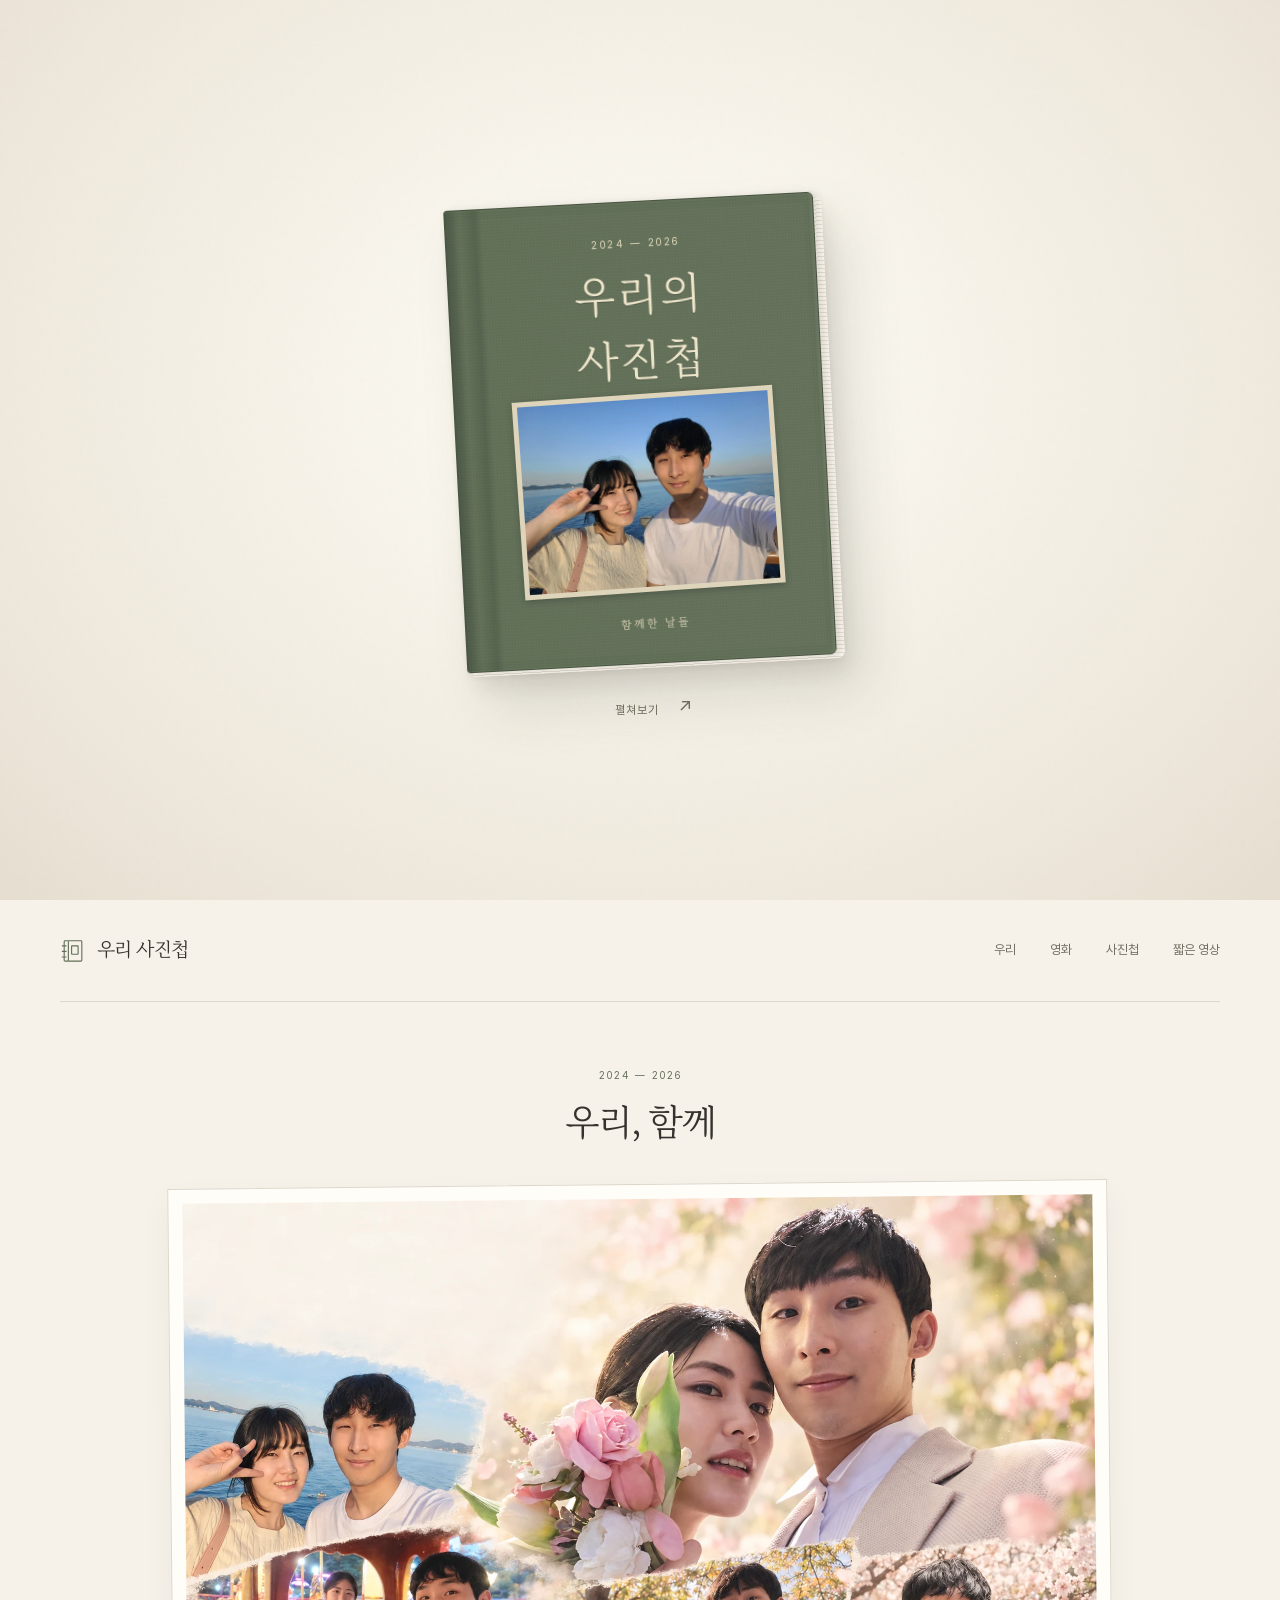
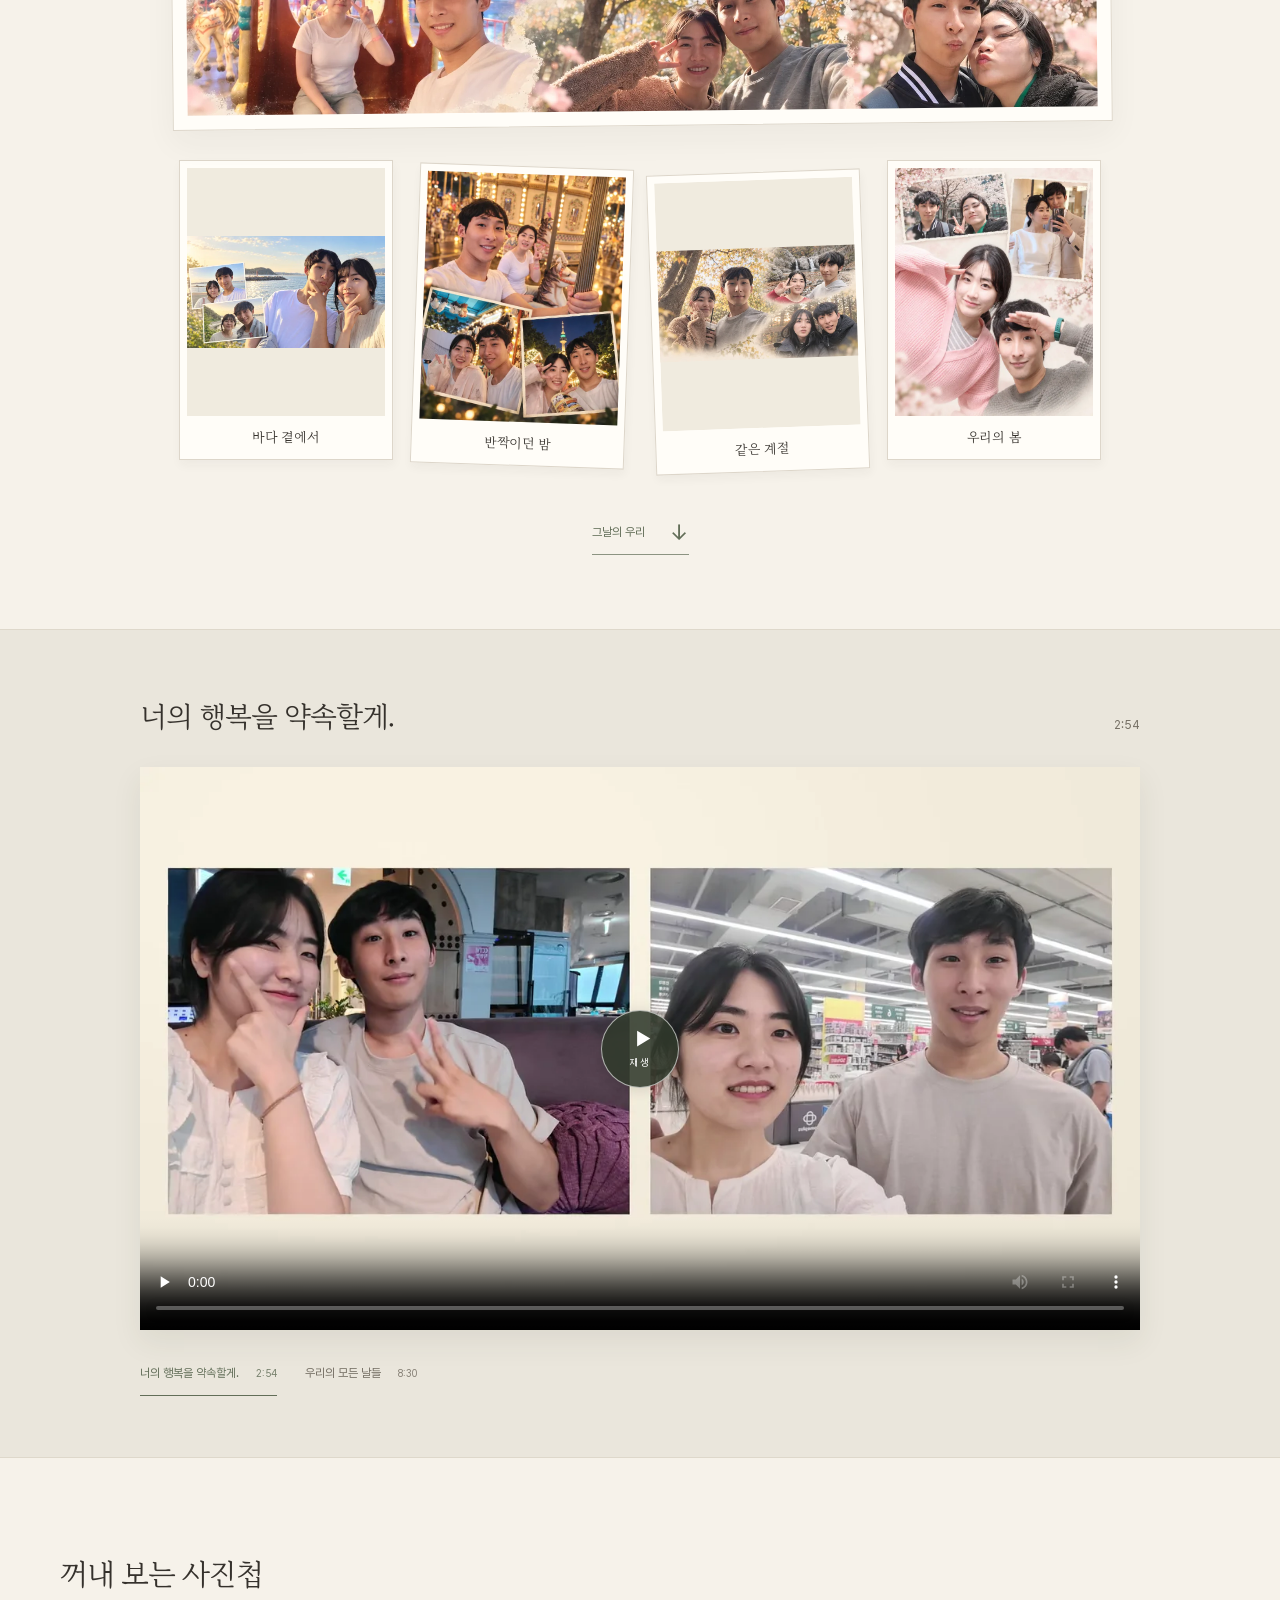
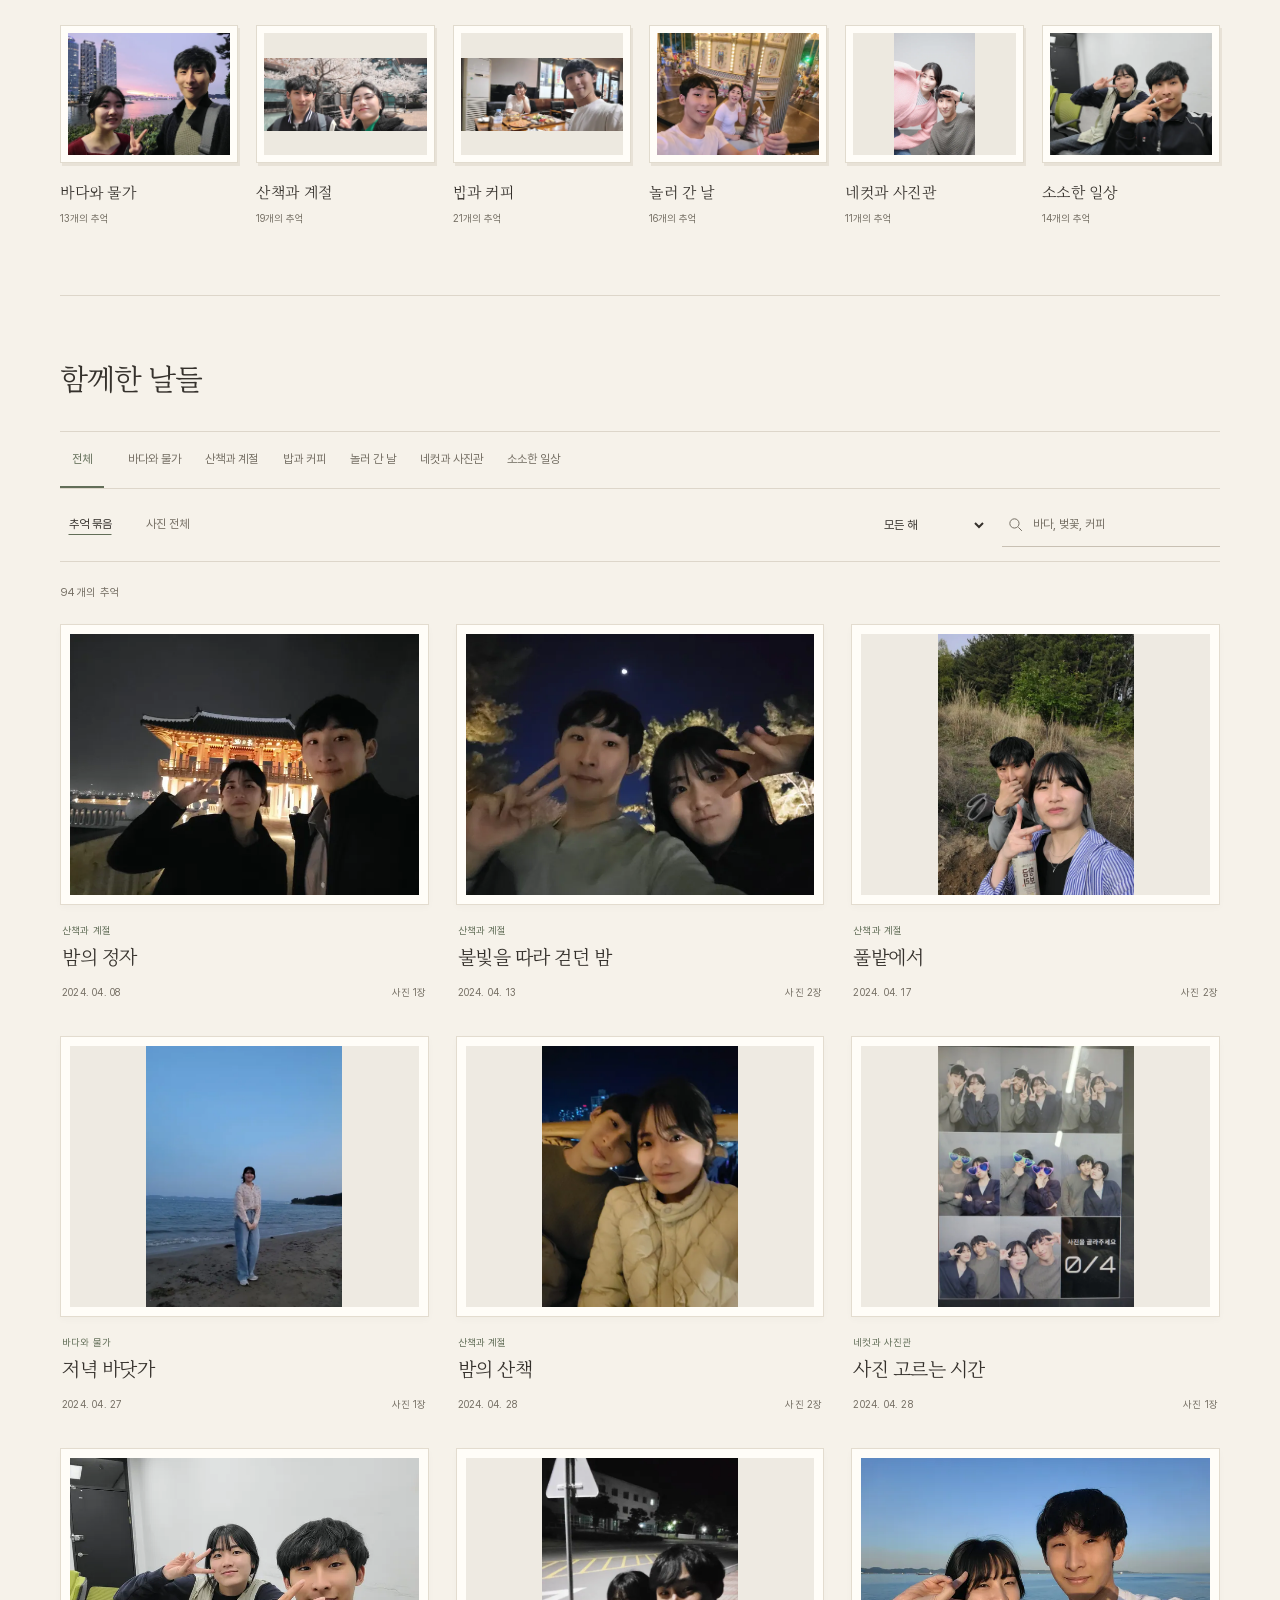
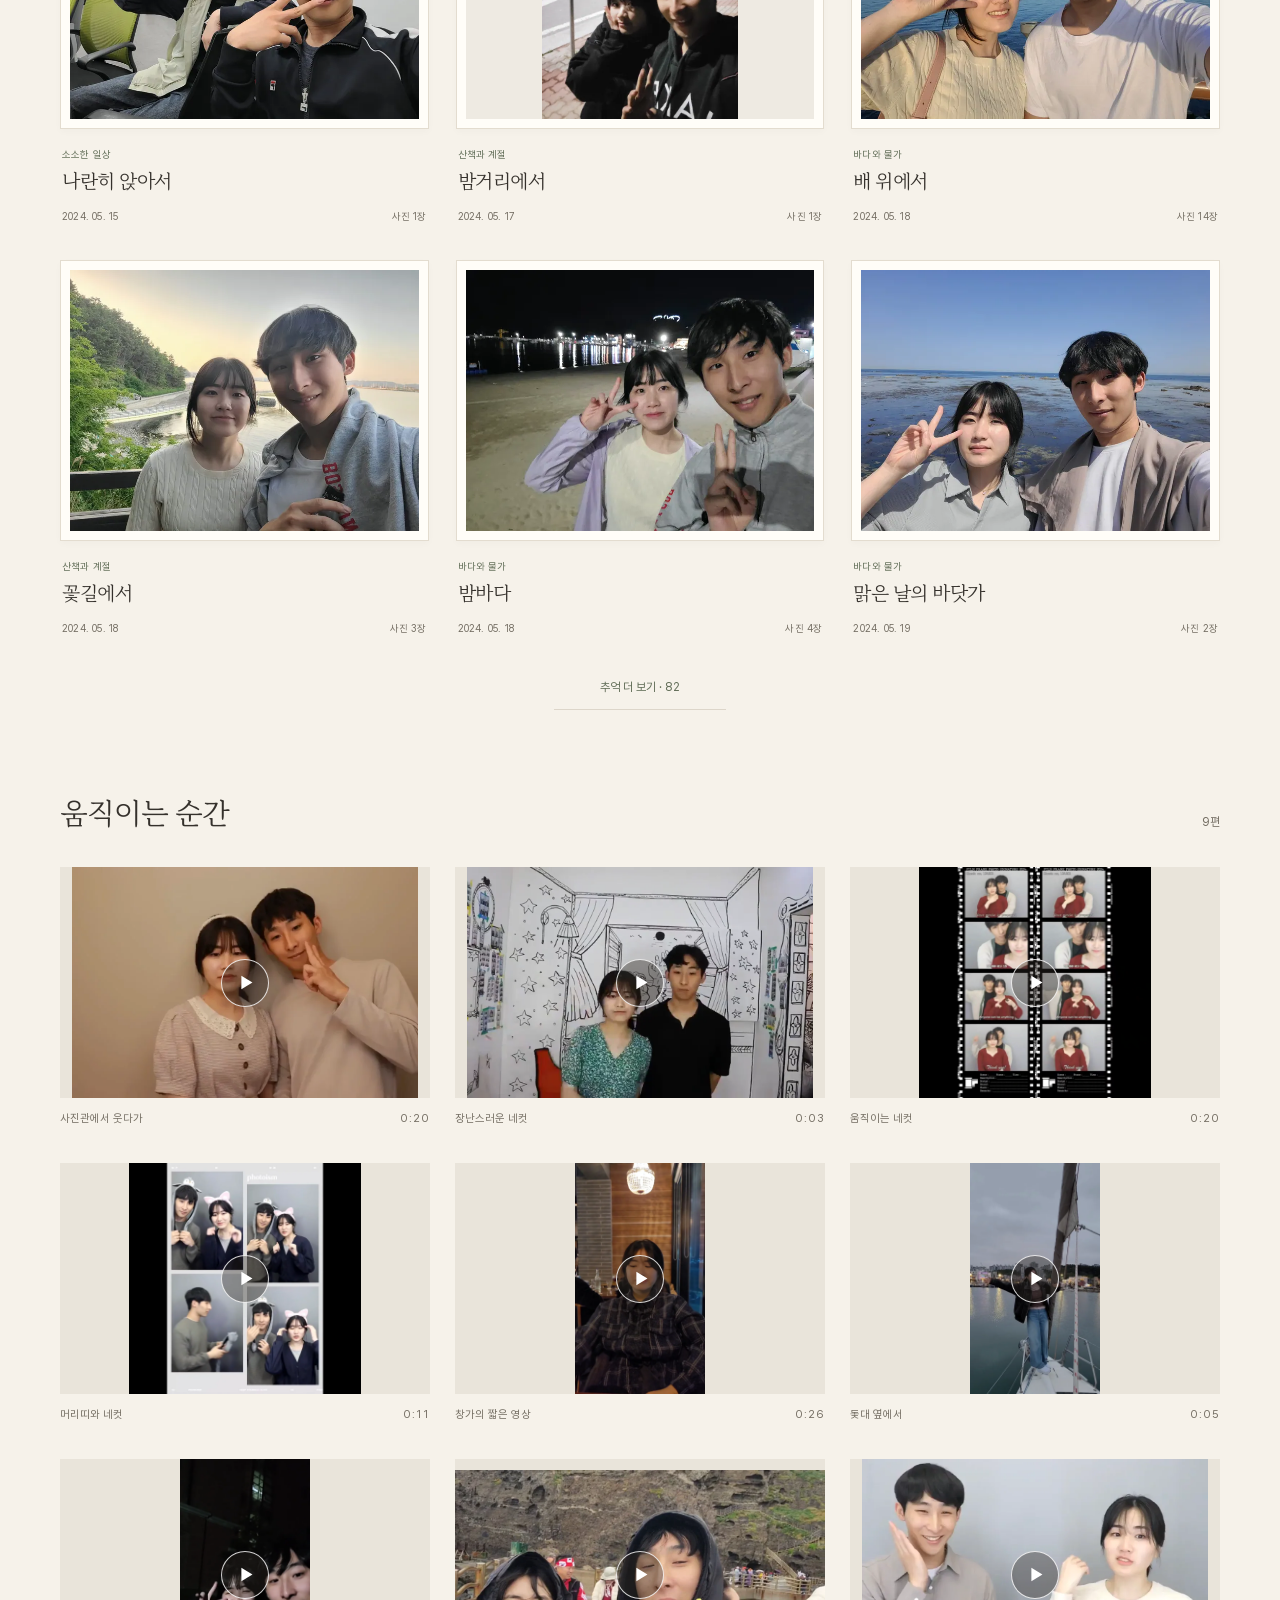
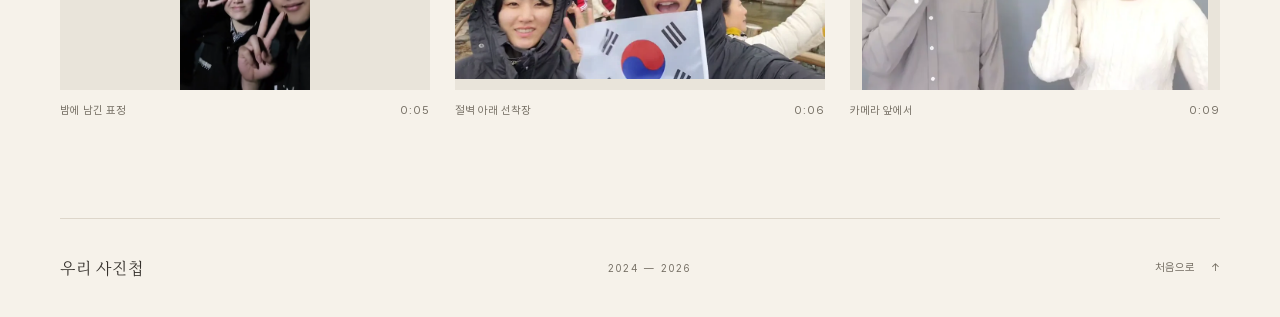
==== commit fcdc1c1f: "Make the completed 174-second film the main viewing experience" ====
--- a/index.html
+++ b/index.html
@@ -11,9 +11,9 @@
     <link rel="icon" type="image/svg+xml" href="assets/album-mark.svg" />
     <link rel="preload" href="assets/fonts/MaruBuri-Regular.woff2" as="font" type="font/woff2" crossorigin />
     <link rel="license" href="assets/keepsakes/music-credits.txt" />
-    <link rel="stylesheet" href="styles.css?v=album-3" />
-    <script type="module" src="experience.js?v=album-3"></script>
-    <script type="module" src="app.js?v=album-3"></script>
+    <link rel="stylesheet" href="styles.css?v=album-4" />
+    <script type="module" src="experience.js?v=album-4"></script>
+    <script type="module" src="app.js?v=album-4"></script>
   </head>
   <body>
     <a class="skip-link" href="#album">사진첩으로 건너뛰기</a>
@@ -52,16 +52,16 @@
       </section>
       <section id="feature" class="feature-section" aria-labelledby="feature-title">
         <div class="page-width">
-          <div class="section-heading"><div><h2 id="feature-title">우리의 모든 날들</h2></div><span id="feature-duration" class="section-note">8:30</span></div>
+          <div class="section-heading"><div><h2 id="feature-title">너의 행복을 약속할게.</h2></div><span id="feature-duration" class="section-note">2:54</span></div>
           <div class="feature-screen">
-            <video id="feature-video" controls playsinline preload="none" poster="assets/keepsakes/our-days-poster.webp" aria-label="우리의 모든 날들" src="assets/keepsakes/our-days.mp4"></video>
-            <button type="button" id="feature-play" class="feature-play" hidden aria-label="우리의 모든 날들 재생"><svg viewBox="0 0 24 24" aria-hidden="true"><path d="M7 3v18l15-9Z" /></svg><span>재생</span></button>
+            <video id="feature-video" controls playsinline preload="none" poster="assets/keepsakes/promise-174-poster.webp" aria-label="너의 행복을 약속할게." src="assets/keepsakes/promise-174.mp4"></video>
+            <button type="button" id="feature-play" class="feature-play" hidden aria-label="너의 행복을 약속할게. 재생"><svg viewBox="0 0 24 24" aria-hidden="true"><path d="M7 3v18l15-9Z" /></svg><span>재생</span></button>
           </div>
           <div class="feature-choices" aria-label="영상 선택">
-            <a href="assets/keepsakes/our-days.mp4" data-feature="our-days" aria-current="true"><span>우리의 모든 날들</span><span>8:30</span></a>
-            <a href="assets/keepsakes/promise.mp4" data-feature="promise" aria-current="false"><span>너의 행복을 약속할게.</span><span>3:12</span></a>
+            <a href="assets/keepsakes/promise-174.mp4" data-feature="promise-174" aria-current="true"><span>너의 행복을 약속할게.</span><span>2:54</span></a>
+            <a href="assets/keepsakes/our-days.mp4" data-feature="our-days" aria-current="false"><span>우리의 모든 날들</span><span>8:30</span></a>
           </div>
-          <p id="feature-message" class="feature-message" role="status" hidden>영상을 열지 못했어요. <a id="feature-direct" href="assets/keepsakes/our-days.mp4" target="_blank" rel="noopener">새 창에서 보기 ↗</a></p>
+          <p id="feature-message" class="feature-message" role="status" hidden>영상을 열지 못했어요. <a id="feature-direct" href="assets/keepsakes/promise-174.mp4" target="_blank" rel="noopener">새 창에서 보기 ↗</a></p>
           <div id="film-ending" class="film-ending" hidden><a class="text-link" href="#themes">사진첩으로 <span aria-hidden="true">↓</span></a></div>
         </div>
       </section>
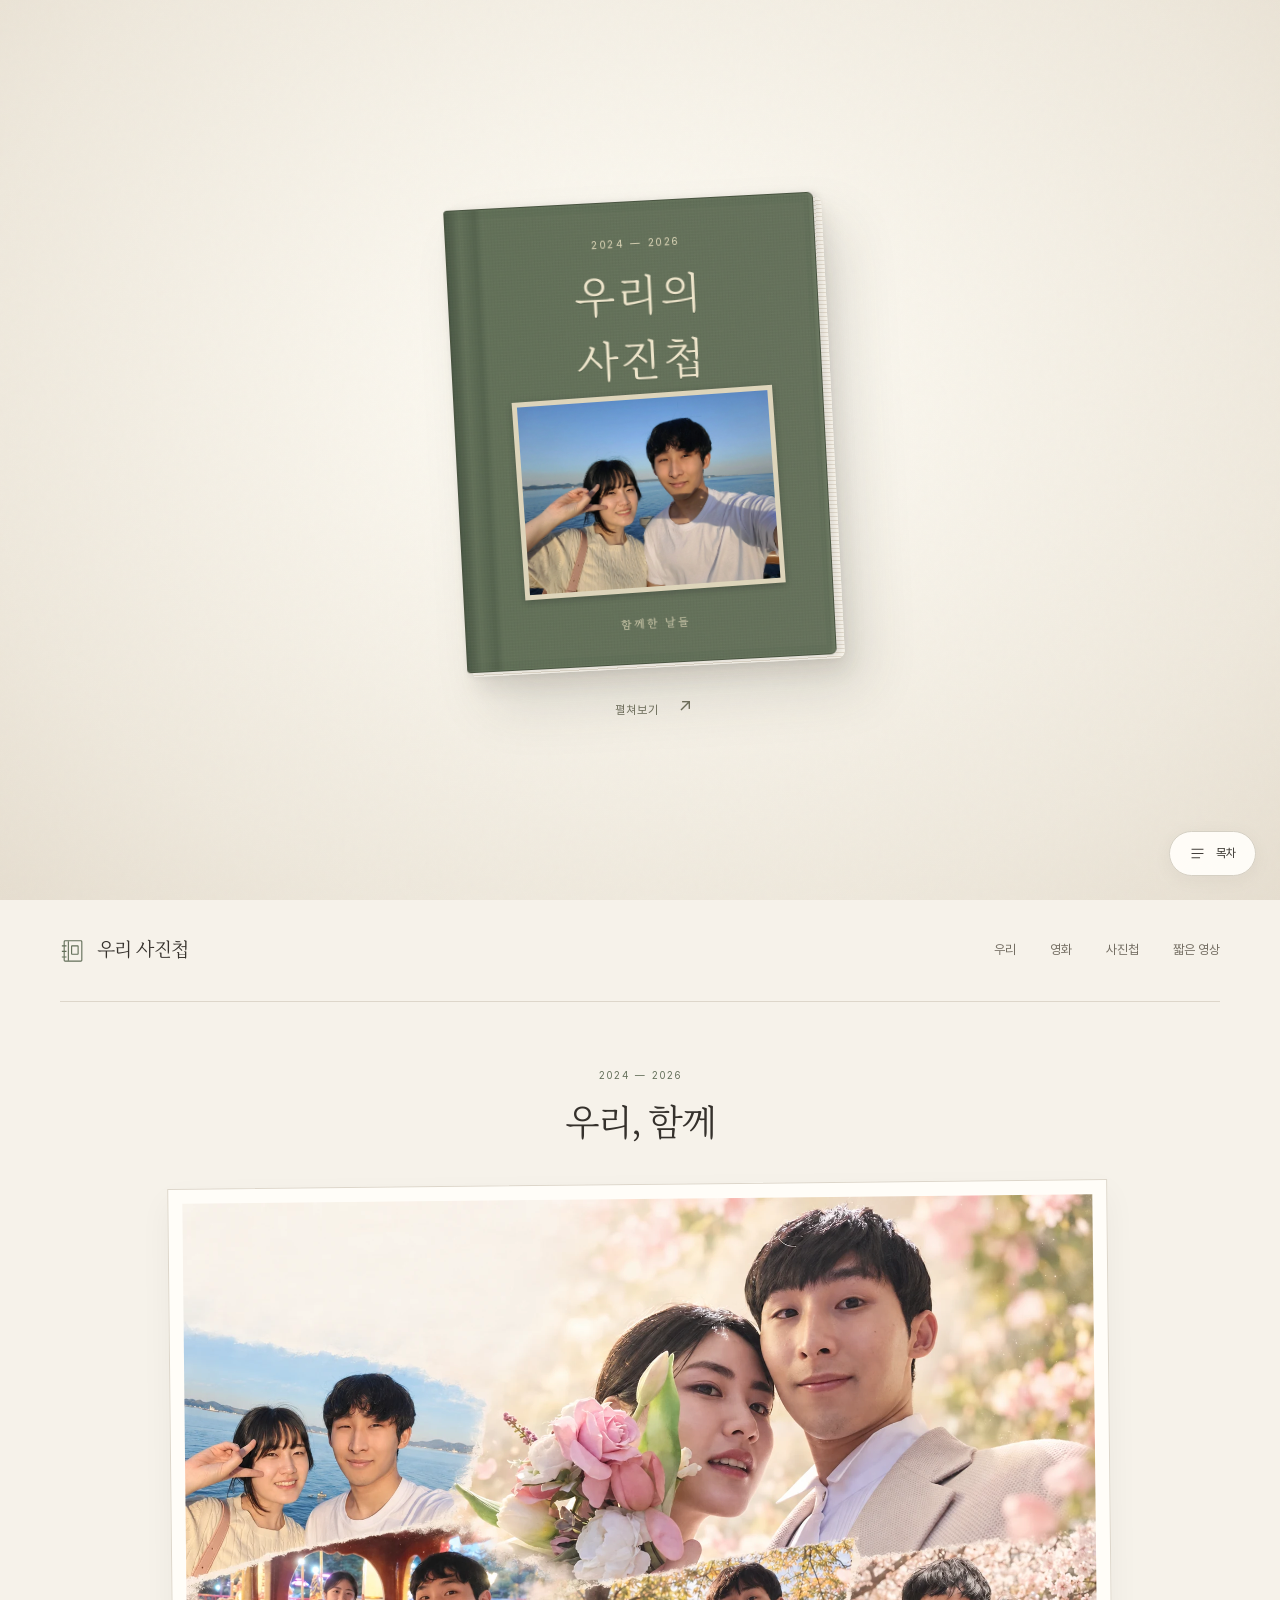
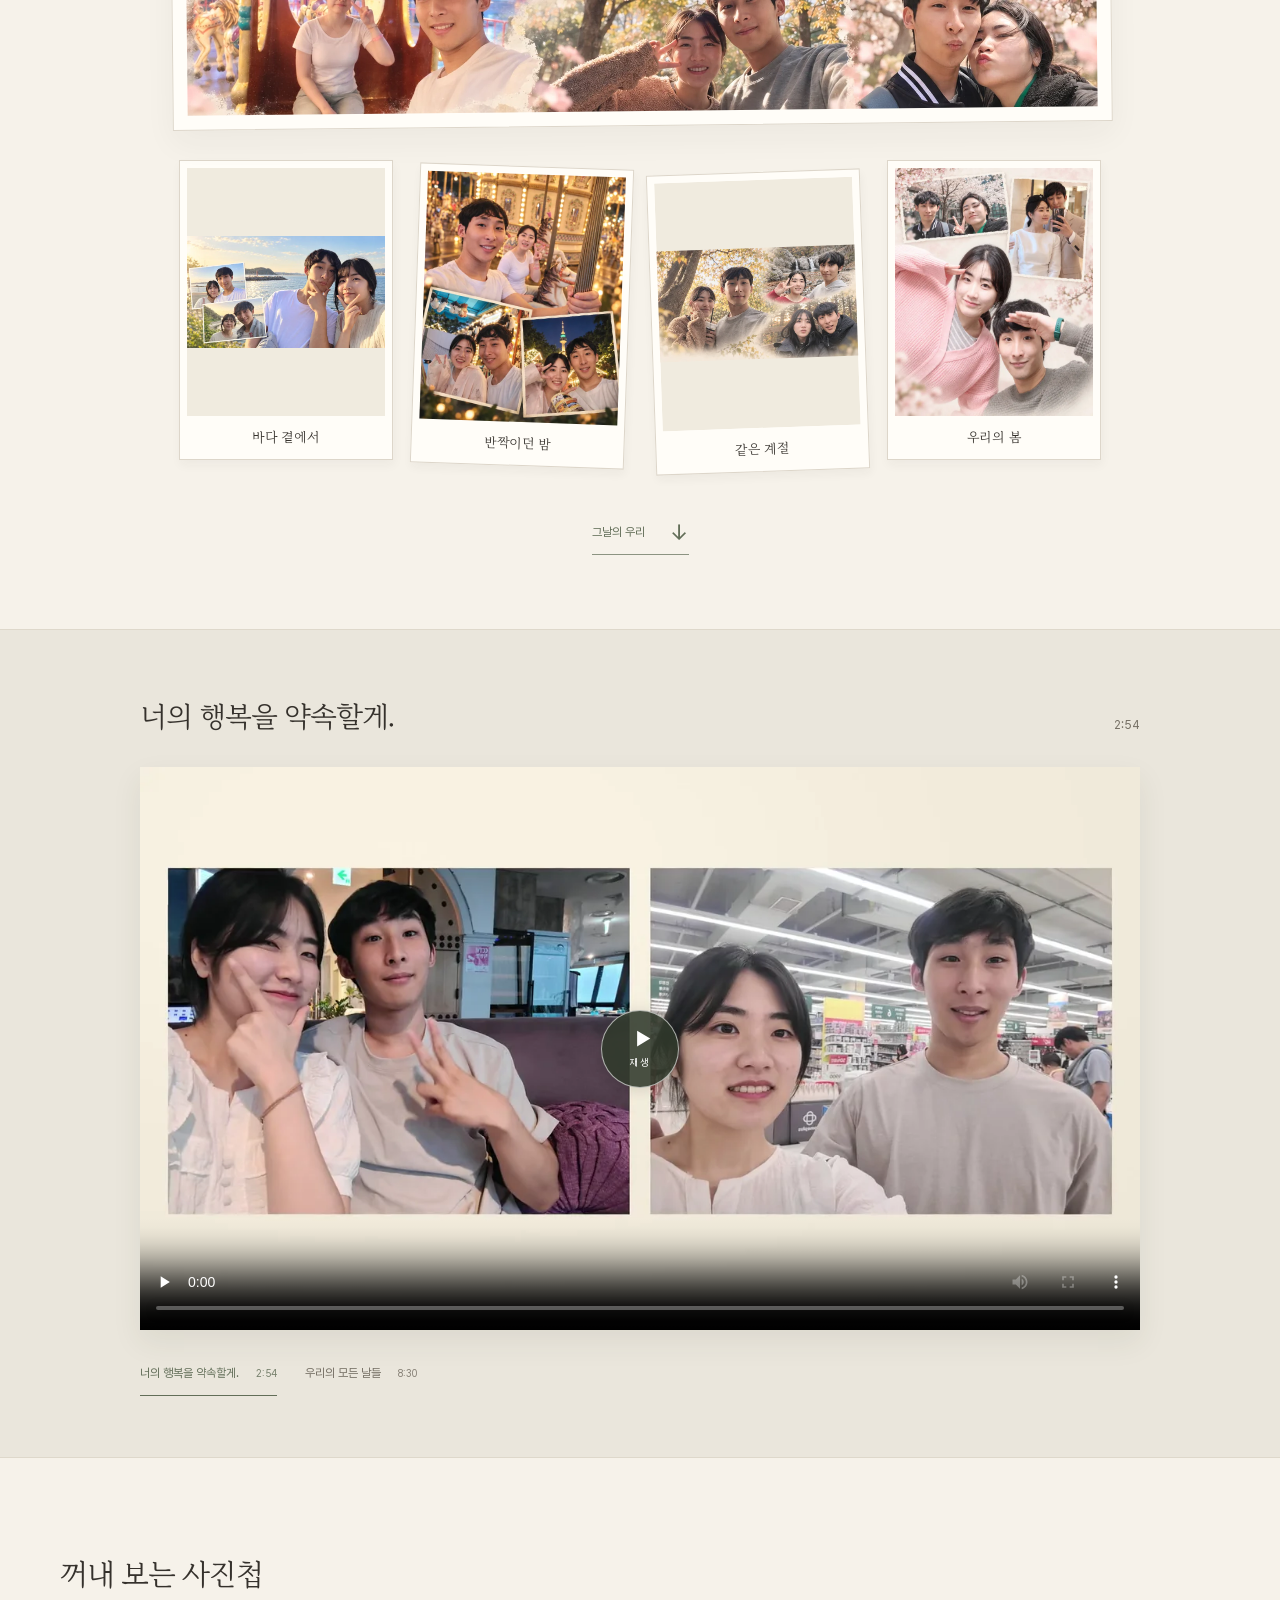
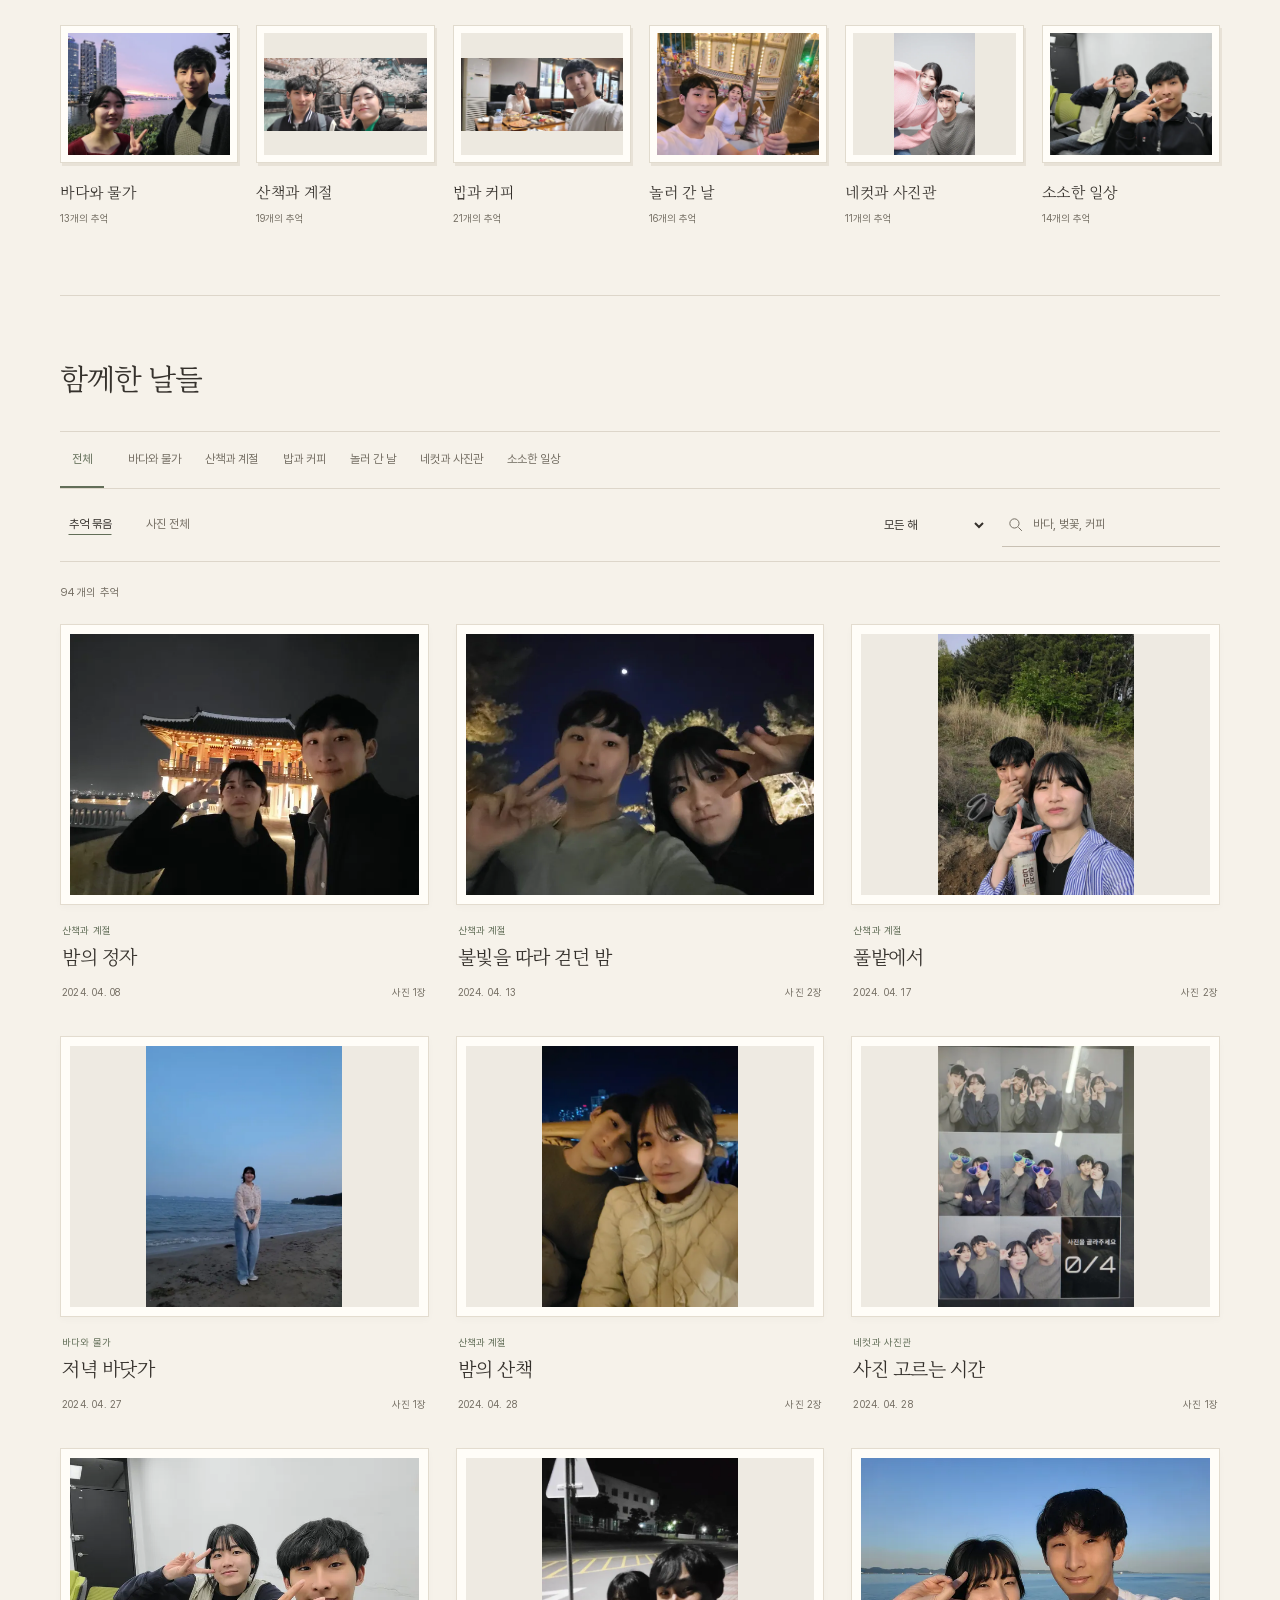
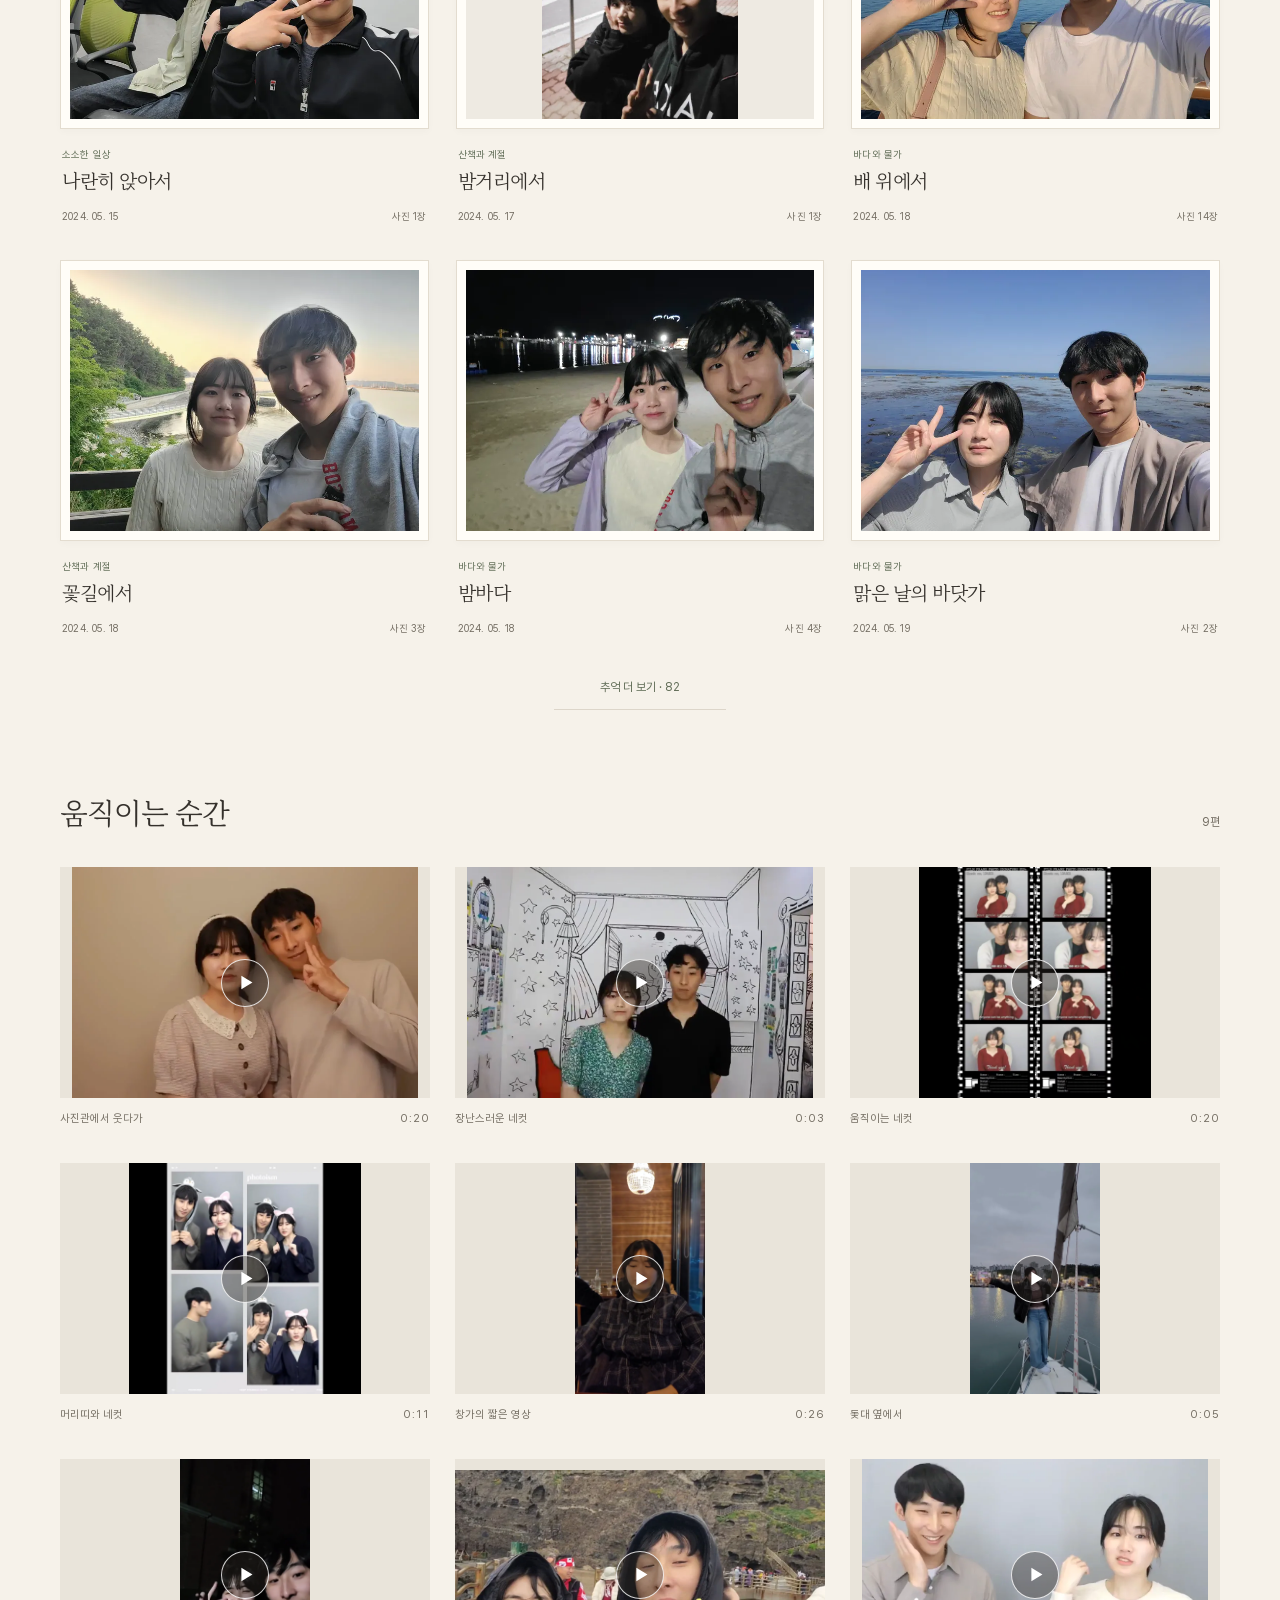
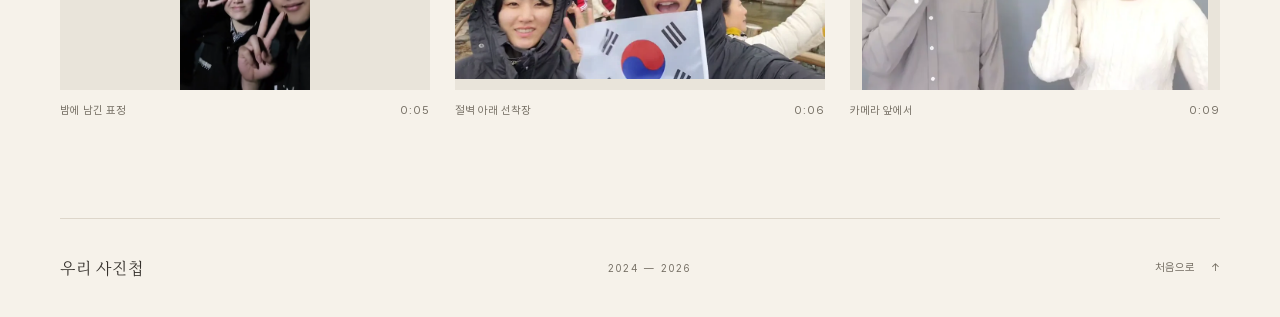
==== commit 6e248606: "Add memory calendar and future pages through a side menu" ====
--- a/index.html
+++ b/index.html
@@ -12,8 +12,10 @@
     <link rel="preload" href="assets/fonts/MaruBuri-Regular.woff2" as="font" type="font/woff2" crossorigin />
     <link rel="license" href="assets/keepsakes/music-credits.txt" />
     <link rel="stylesheet" href="styles.css?v=album-4" />
+    <link rel="stylesheet" href="chapters.css?v=1" />
     <script type="module" src="experience.js?v=album-4"></script>
     <script type="module" src="app.js?v=album-4"></script>
+    <script type="module" src="chapters.js?v=1"></script>
   </head>
   <body>
     <a class="skip-link" href="#album">사진첩으로 건너뛰기</a>
--- a/chapters.css
+++ b/chapters.css
@@ -0,0 +1,34 @@
+/* Shared only by the added pages and a namespaced, non-invasive side menu. */
+.chapters-toggle{position:fixed;right:24px;bottom:max(24px,env(safe-area-inset-bottom));z-index:25;display:flex;align-items:center;gap:10px;padding:13px 19px;border:1px solid #d5d0c4;border-radius:40px;background:#fffdf8f5;color:var(--ink,#35312c);box-shadow:0 4px 20px #35312c0c;font-size:12px;line-height:1.4;cursor:pointer}
+.chapters-toggle svg{width:17px;height:17px;fill:none;stroke:currentColor;stroke-width:1.1}
+.chapters-toggle:hover{border-color:var(--olive,#626e58);background:#fffdf8}
+body.viewer-open .chapters-toggle,body.keepsake-open .chapters-toggle{visibility:hidden}
+.chapters-menu{box-sizing:border-box;position:fixed;inset:0 0 0 auto;width:min(390px,calc(100% - 28px));height:100%;height:100dvh;max-height:none;max-width:none;margin:0;padding:36px 30px max(28px,env(safe-area-inset-bottom));border:0;border-left:1px solid var(--line,#ddd6ca);background:var(--paper,#f6f2ea);color:var(--ink,#35312c)}
+.chapters-menu::backdrop{background:#24231e50;backdrop-filter:blur(3px)}
+html.chapters-menu-open{overflow:hidden}
+.chapters-menu-top{display:flex;align-items:center;justify-content:space-between;gap:12px}
+.chapters-eyebrow{font:400 11px/1.6 var(--sans,Pretendard,sans-serif);letter-spacing:1.4px;color:var(--olive,#626e58)}
+.chapters-close{width:44px;height:44px;display:grid;place-items:center;background:transparent;border:1px solid var(--line,#ddd6ca);border-radius:50%;font-size:25px;line-height:1}
+.chapters-menu h2{font:400 30px/1.4 var(--serif,MaruBuri,serif);letter-spacing:-1.4px;margin:32px 0 38px}
+.chapters-menu nav{border-top:1px solid var(--line,#ddd6ca)}
+.chapters-menu nav a{display:flex;align-items:center;gap:18px;padding:25px 4px;border-bottom:1px solid var(--line,#ddd6ca)}
+.chapters-menu nav a>svg{width:26px;height:26px;flex:none;color:var(--olive,#626e58)}
+.chapters-menu nav strong{display:block;font:400 20px/1.4 var(--serif,MaruBuri,serif)}
+.chapters-menu nav small{display:block;margin-top:6px;font-size:11px;color:var(--muted,#746e63)}
+.chapters-menu nav a[aria-current=page] strong{color:var(--olive,#626e58)}
+.chapters-menu nav a:hover{background:#e9e6dc70}
+.chapters-link-arrow{margin-left:auto;font-size:21px;color:var(--olive,#626e58)}
+.chapters-menu-foot{margin-top:40px;font-size:12px;color:var(--muted,#746e63)}
+.chapters-shell{width:min(1160px,calc(100% - 112px));margin-inline:auto}
+.chapters-header{min-height:98px;display:flex;align-items:center;justify-content:space-between;gap:20px;border-bottom:1px solid var(--line,#ddd6ca)}
+.chapters-header>a{font:400 19px/1.4 var(--serif,MaruBuri,serif);display:flex;align-items:center;gap:10px}
+.chapters-header img{width:25px;height:28px}
+.chapters-header>span{font-size:12px;color:var(--muted,#746e63)}
+.chapters-intro{padding:62px 0 43px}
+.chapters-intro h1{font:400 clamp(32px,4vw,49px)/1.35 var(--serif,MaruBuri,serif);letter-spacing:-1.8px;margin-top:17px}
+.chapters-intro>p:not(.chapters-eyebrow){margin-top:21px;font-size:14px;line-height:1.9;color:var(--muted,#746e63)}
+.chapters-footer{margin:75px auto 0;padding:27px 110px 30px 0;border-top:1px solid var(--line,#ddd6ca);font-size:12px;color:var(--muted,#746e63);display:flex;justify-content:space-between;gap:20px}
+.chapters-footer a{border-bottom:1px solid var(--line,#ddd6ca)}
+.chapters-noscript{padding:20px;text-align:center;font-size:13px}.chapters-noscript a{text-decoration:underline;margin:0 8px}
+@media(max-width:700px){.chapters-shell{width:calc(100% - 36px)}.chapters-header{min-height:76px}.chapters-header>a{font-size:17px}.chapters-header>span{font-size:11px}.chapters-intro{padding:38px 0 30px}.chapters-intro h1{font-size:34px}.chapters-intro>p:last-child{font-size:13px}.chapters-toggle{right:16px;bottom:max(18px,env(safe-area-inset-bottom));padding:12px 16px}.chapters-menu{padding:25px 22px}.chapters-footer{font-size:11px;flex-wrap:wrap;padding-right:85px}}
+@media(prefers-reduced-motion:reduce){.chapters-page{scroll-behavior:auto}.chapters-menu,.chapters-toggle{transition:none}}
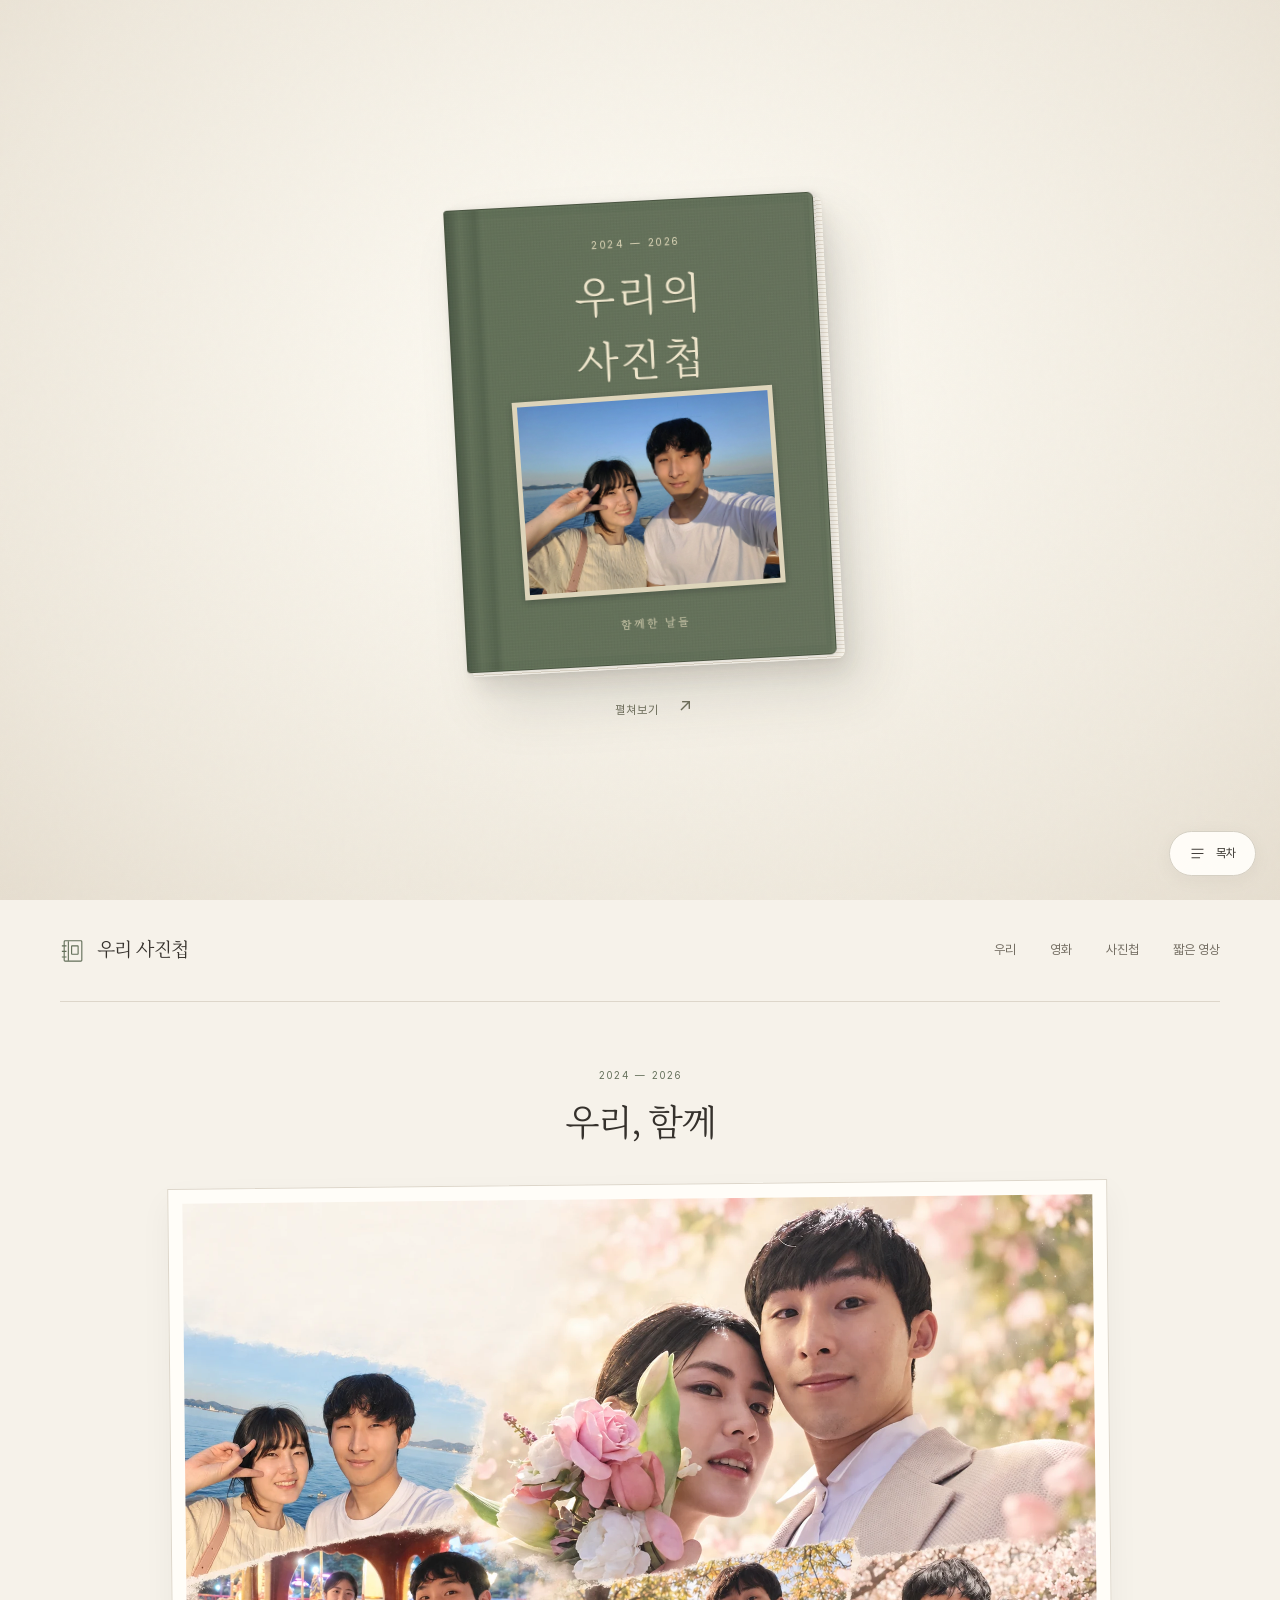
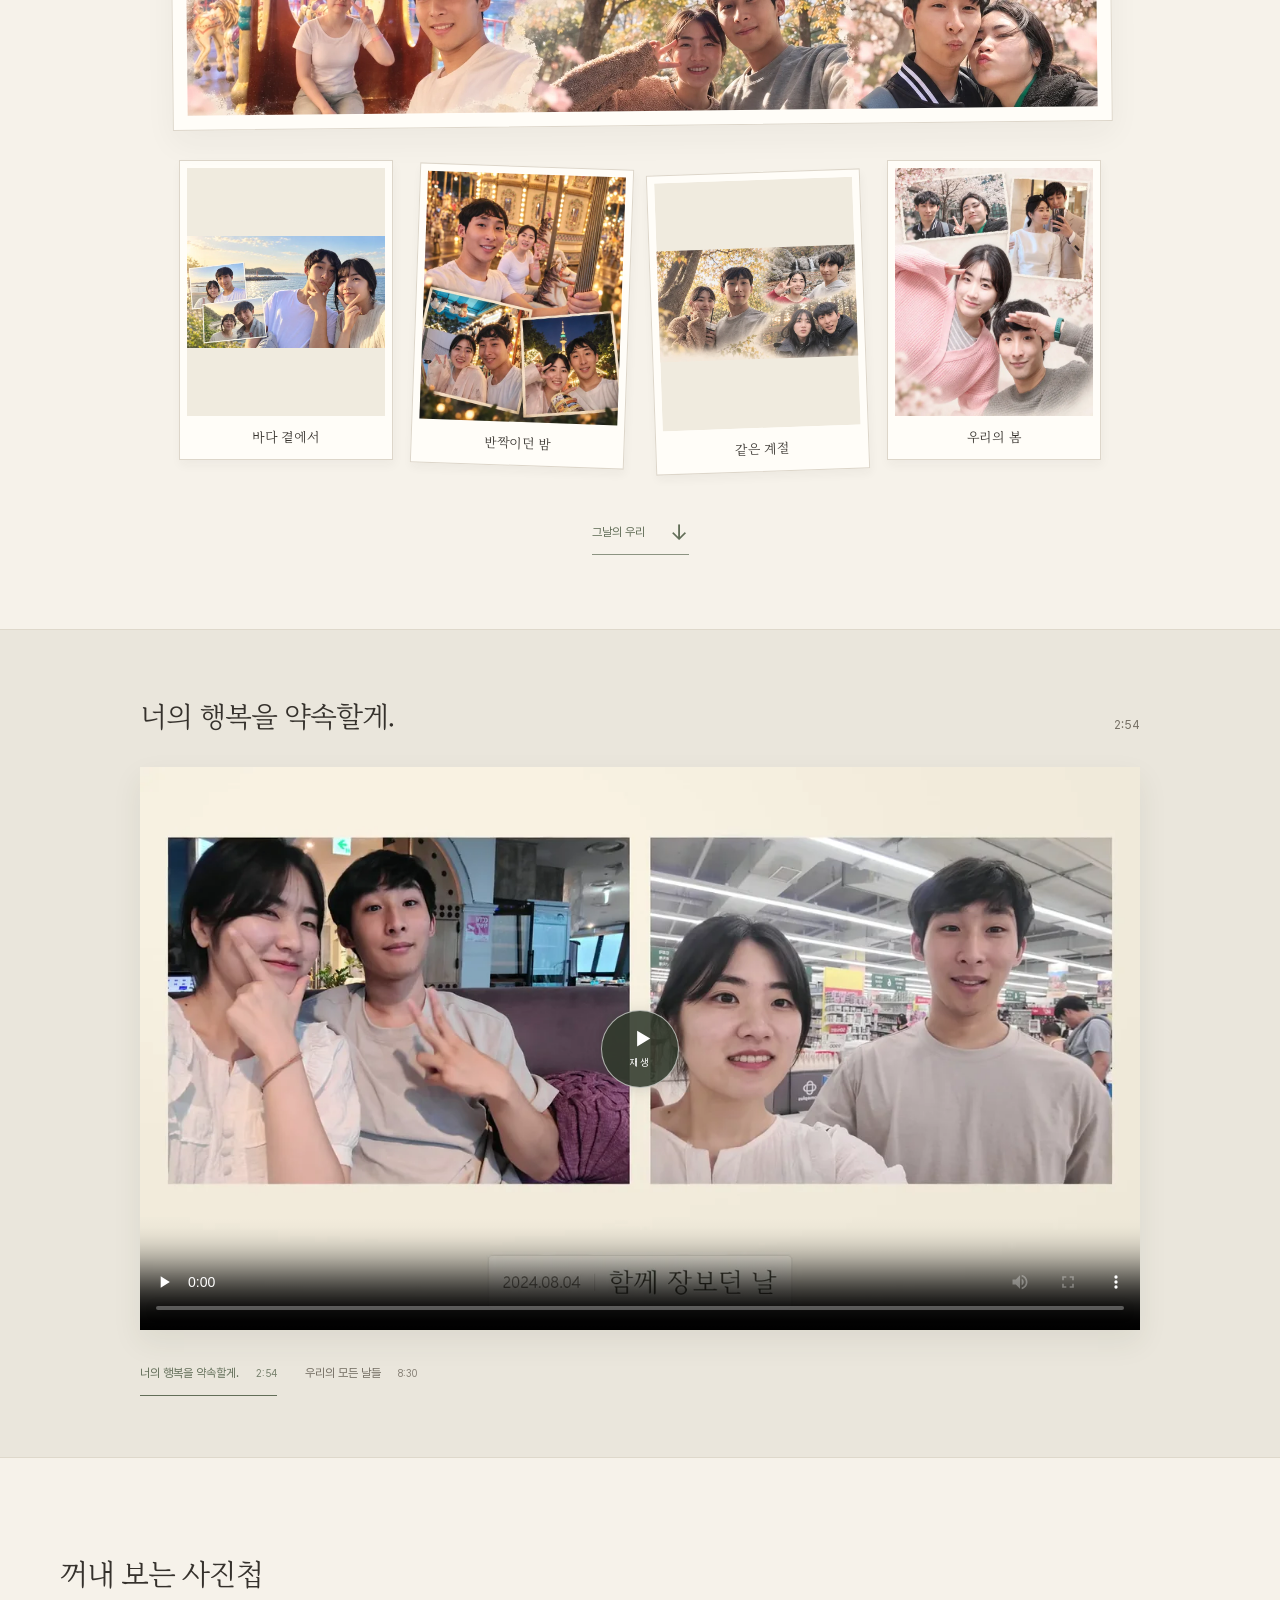
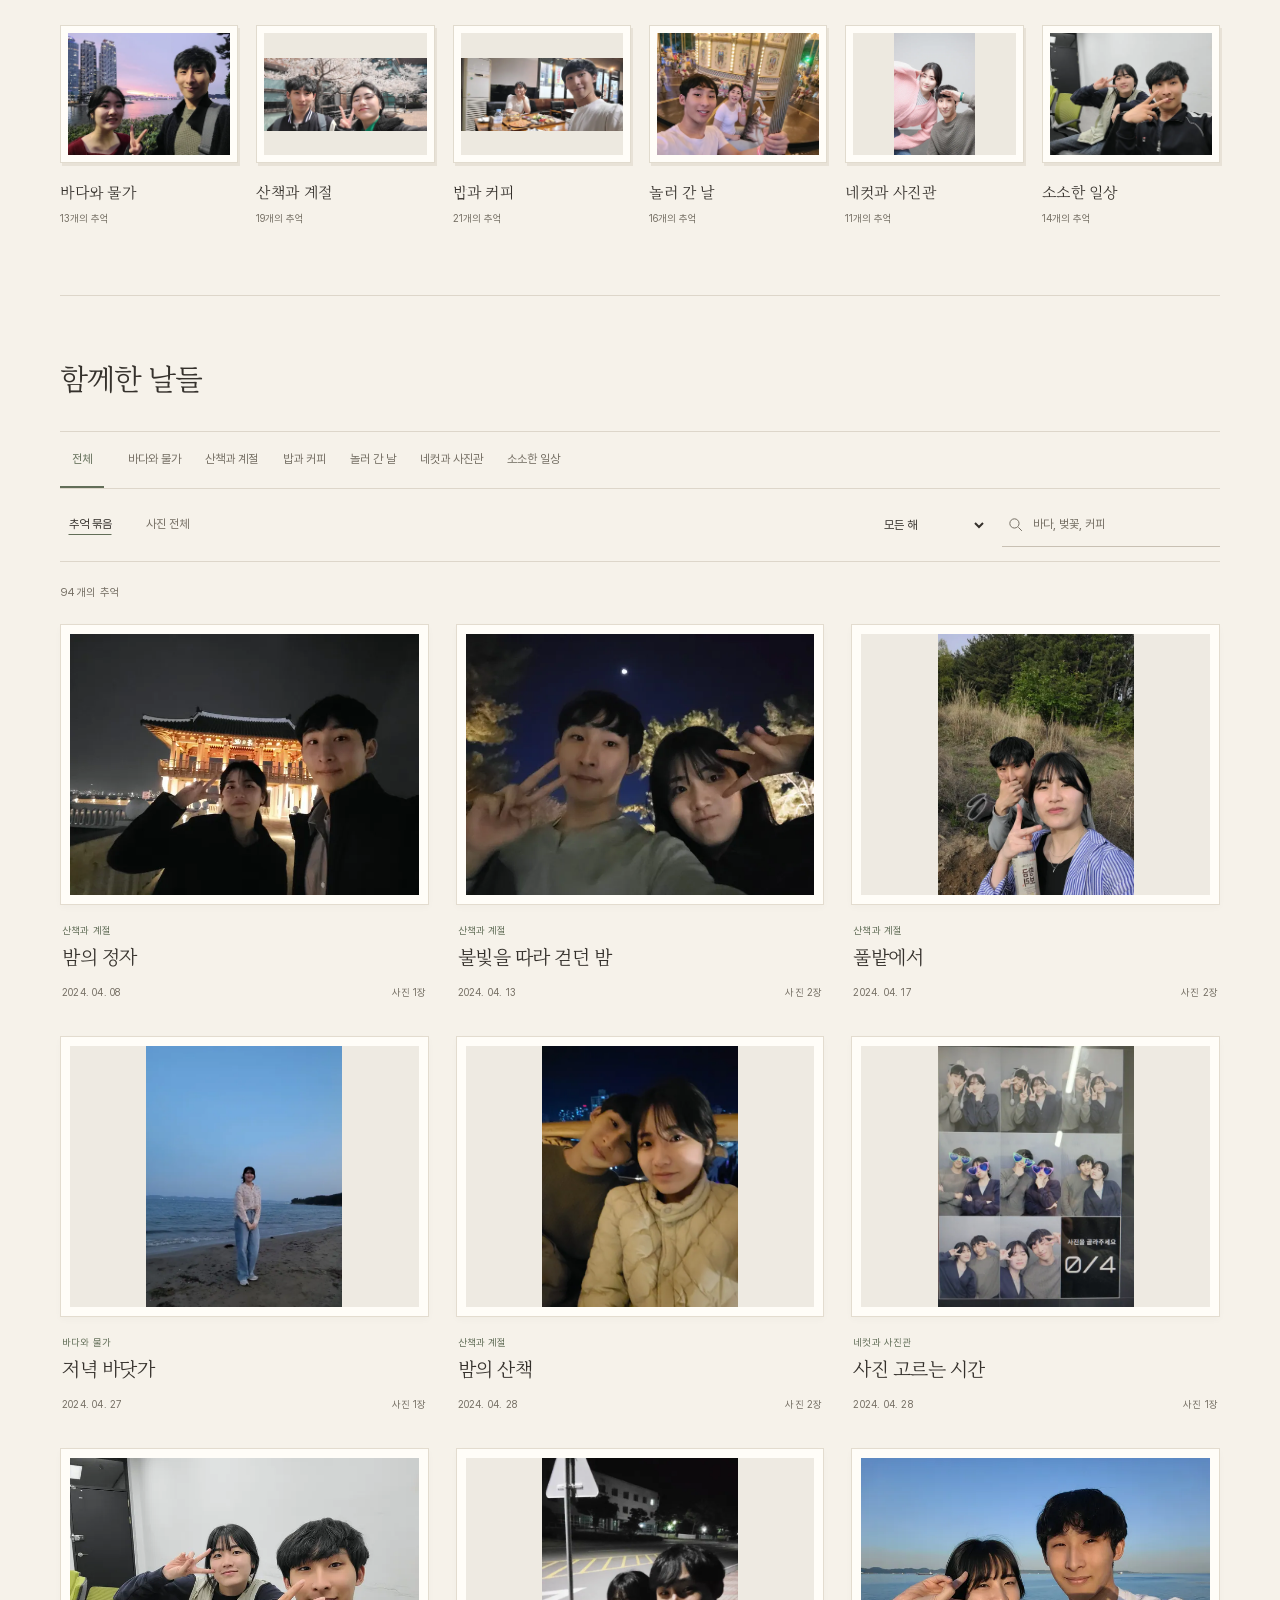
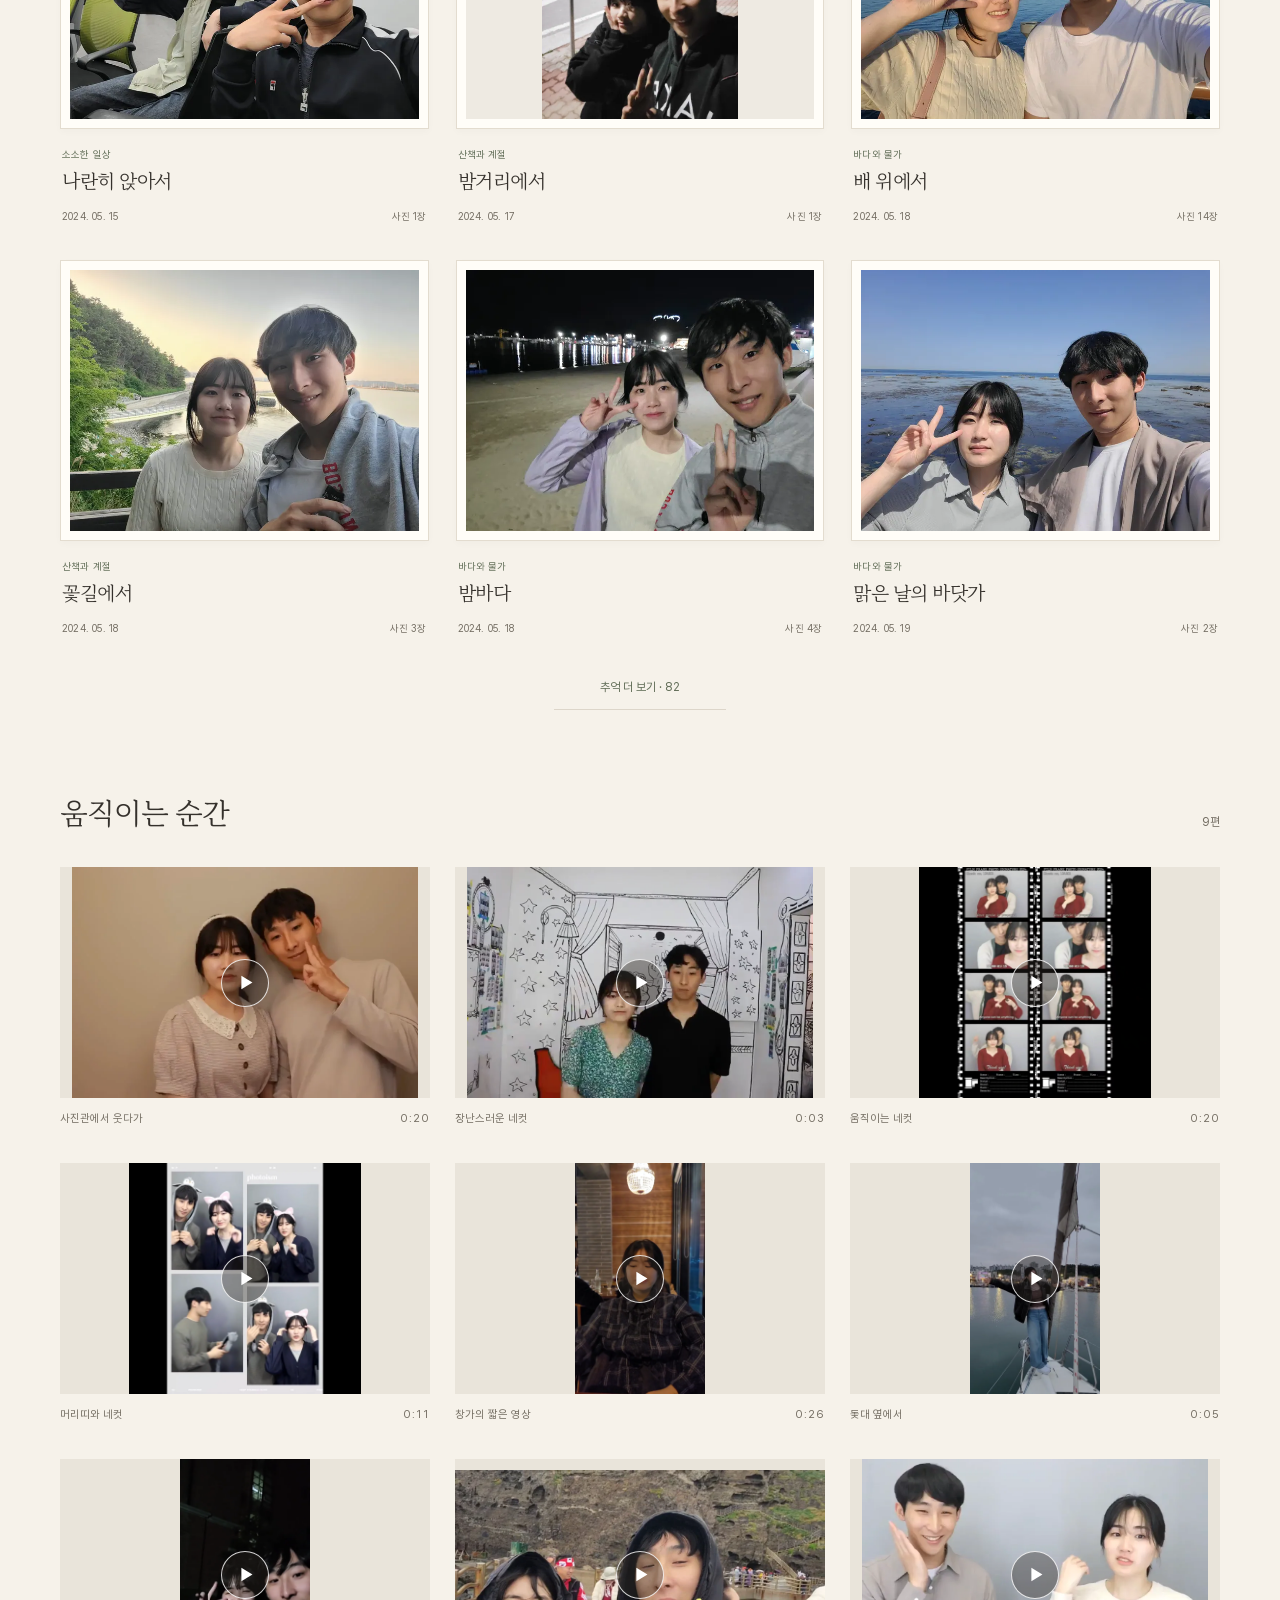
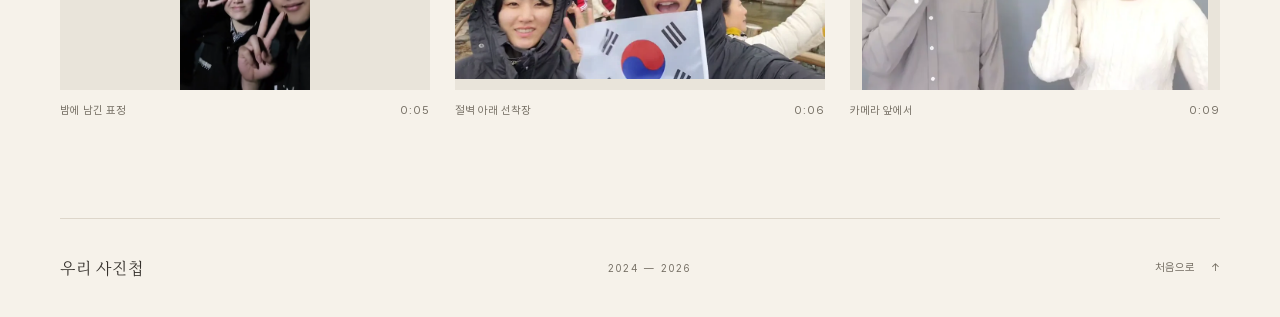
==== commit 0560e833: "Use the final captioned main film without changing the viewing experience" ====
--- a/index.html
+++ b/index.html
@@ -13,7 +13,7 @@
     <link rel="license" href="assets/keepsakes/music-credits.txt" />
     <link rel="stylesheet" href="styles.css?v=album-4" />
     <link rel="stylesheet" href="chapters.css?v=1" />
-    <script type="module" src="experience.js?v=album-4"></script>
+    <script type="module" src="experience.js?v=album-5"></script>
     <script type="module" src="app.js?v=album-4"></script>
     <script type="module" src="chapters.js?v=1"></script>
   </head>
@@ -56,14 +56,14 @@
         <div class="page-width">
           <div class="section-heading"><div><h2 id="feature-title">너의 행복을 약속할게.</h2></div><span id="feature-duration" class="section-note">2:54</span></div>
           <div class="feature-screen">
-            <video id="feature-video" controls playsinline preload="none" poster="assets/keepsakes/promise-174-poster.webp" aria-label="너의 행복을 약속할게." src="assets/keepsakes/promise-174.mp4"></video>
+            <video id="feature-video" controls playsinline preload="none" poster="assets/keepsakes/promise-174-v2-poster.webp" aria-label="너의 행복을 약속할게." src="assets/keepsakes/promise-174-v2.mp4"></video>
             <button type="button" id="feature-play" class="feature-play" hidden aria-label="너의 행복을 약속할게. 재생"><svg viewBox="0 0 24 24" aria-hidden="true"><path d="M7 3v18l15-9Z" /></svg><span>재생</span></button>
           </div>
           <div class="feature-choices" aria-label="영상 선택">
-            <a href="assets/keepsakes/promise-174.mp4" data-feature="promise-174" aria-current="true"><span>너의 행복을 약속할게.</span><span>2:54</span></a>
+            <a href="assets/keepsakes/promise-174-v2.mp4" data-feature="promise-174-v2" aria-current="true"><span>너의 행복을 약속할게.</span><span>2:54</span></a>
             <a href="assets/keepsakes/our-days.mp4" data-feature="our-days" aria-current="false"><span>우리의 모든 날들</span><span>8:30</span></a>
           </div>
-          <p id="feature-message" class="feature-message" role="status" hidden>영상을 열지 못했어요. <a id="feature-direct" href="assets/keepsakes/promise-174.mp4" target="_blank" rel="noopener">새 창에서 보기 ↗</a></p>
+          <p id="feature-message" class="feature-message" role="status" hidden>영상을 열지 못했어요. <a id="feature-direct" href="assets/keepsakes/promise-174-v2.mp4" target="_blank" rel="noopener">새 창에서 보기 ↗</a></p>
           <div id="film-ending" class="film-ending" hidden><a class="text-link" href="#themes">사진첩으로 <span aria-hidden="true">↓</span></a></div>
         </div>
       </section>
